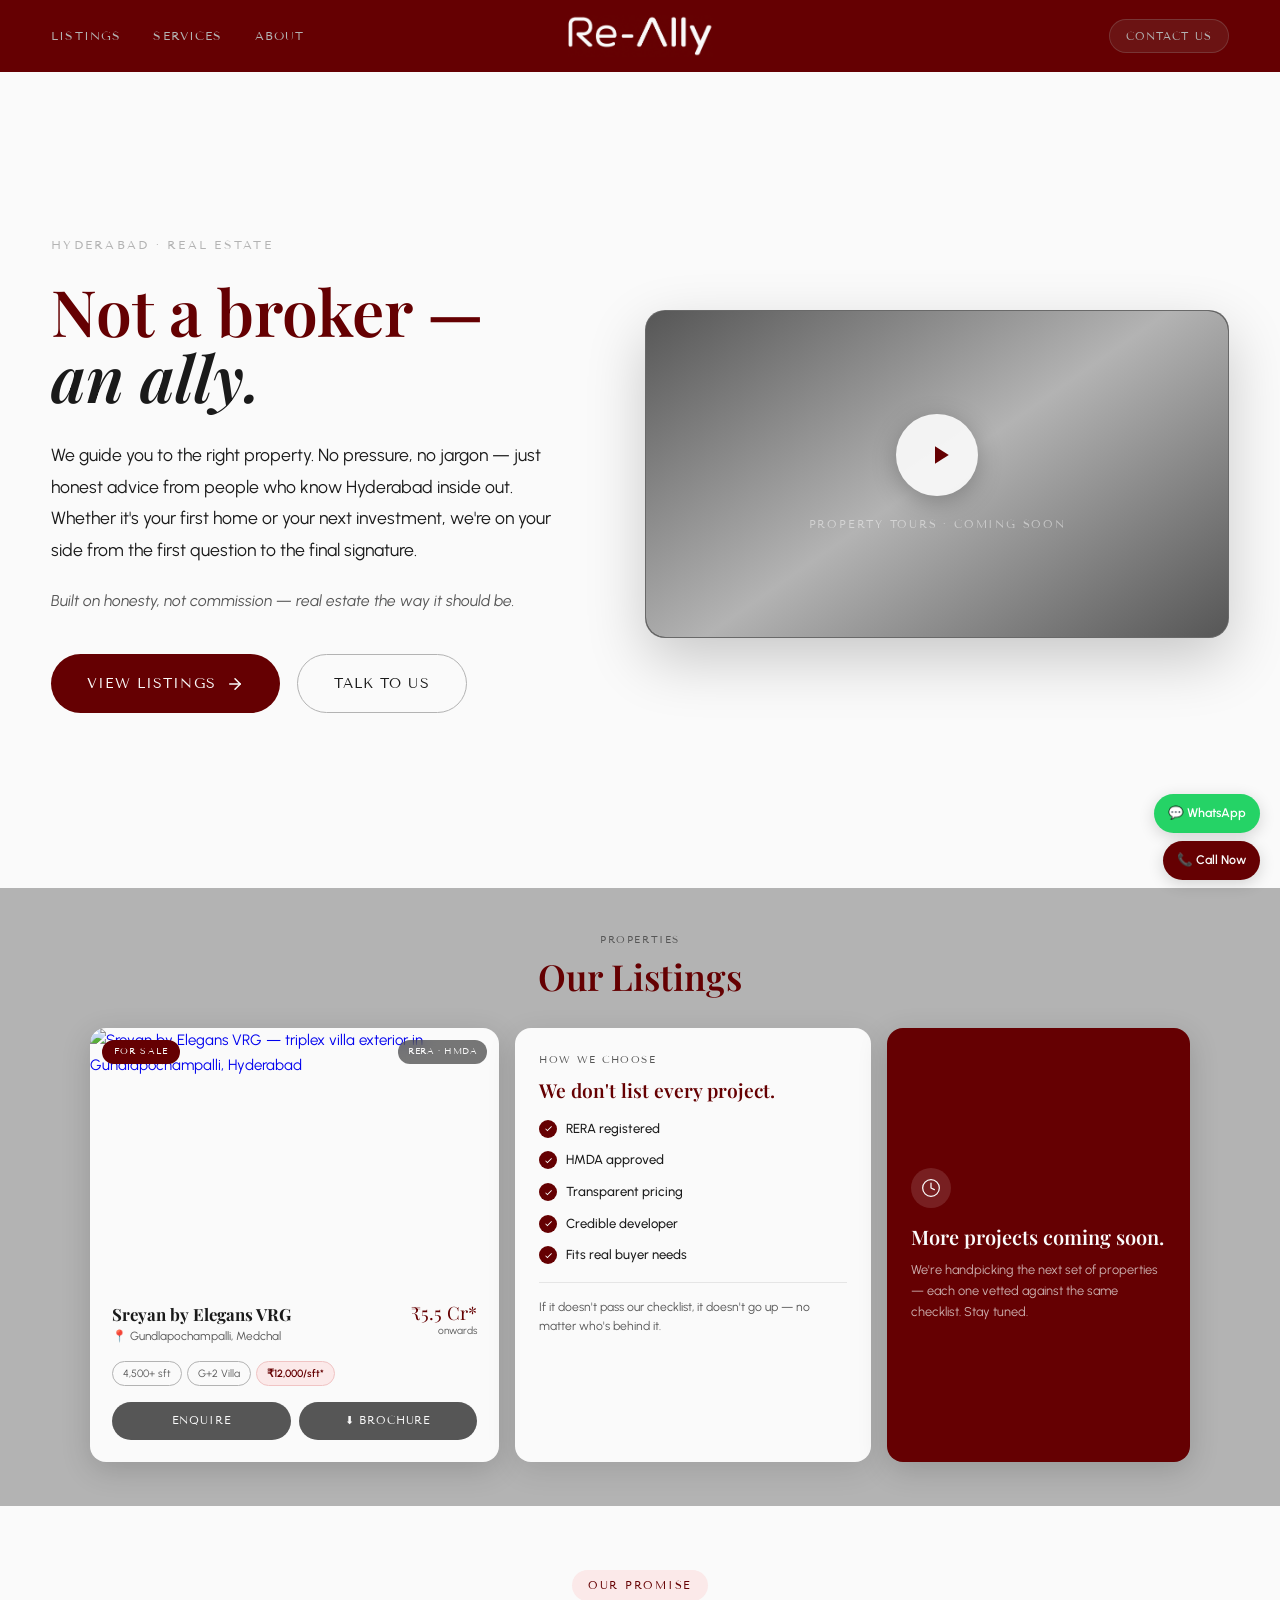
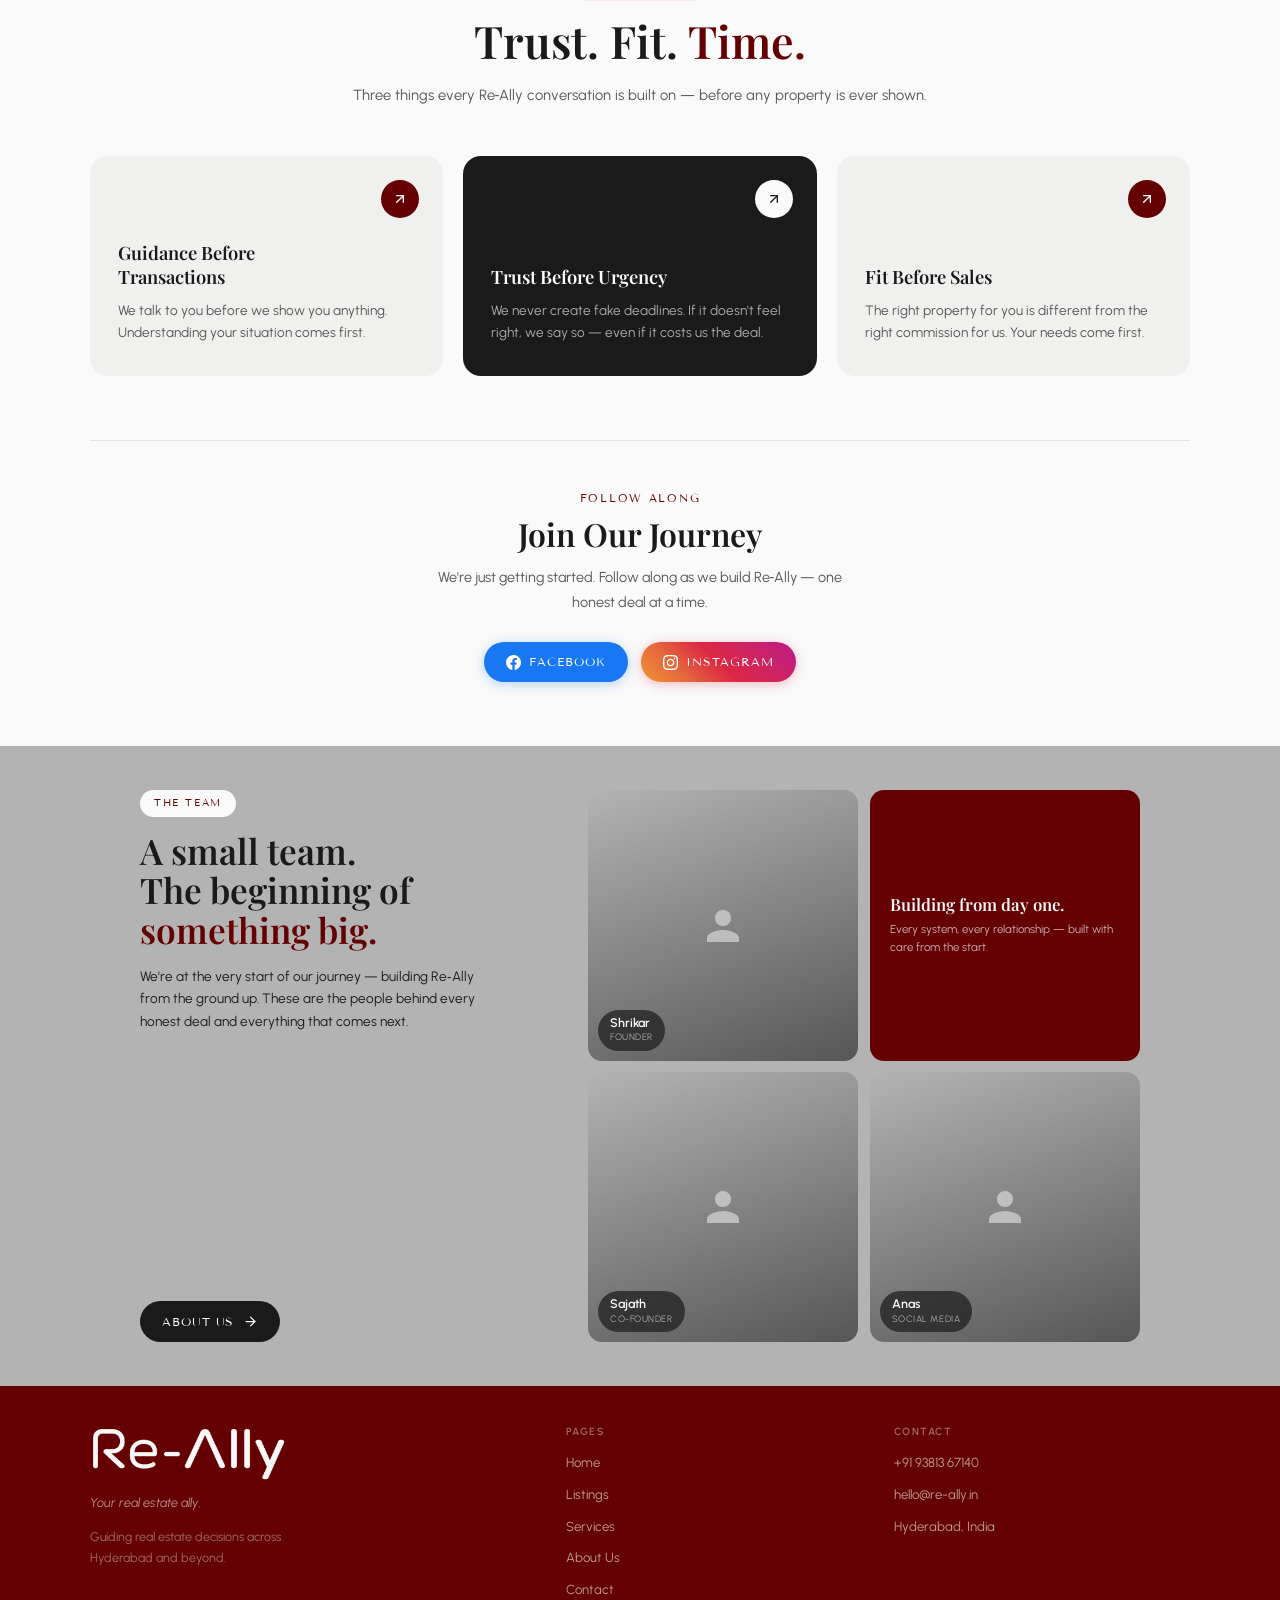
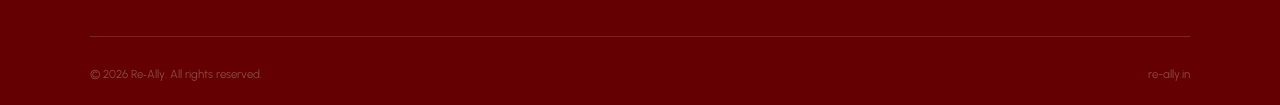
==== index.html @ 8bfef631 "Add files via upload" ====
<!DOCTYPE html>
<html lang="en">
<head>
  <meta charset="UTF-8" />
  <meta name="viewport" content="width=device-width, initial-scale=1.0" />
  <title>Re‑Ally — Your Real Estate Ally | Hyderabad</title>
  <link rel="preconnect" href="https://fonts.googleapis.com" />
  <link rel="preconnect" href="https://fonts.gstatic.com" crossorigin />
  <link href="https://fonts.googleapis.com/css2?family=Playfair+Display:ital,wght@0,400;0,500;1,400&family=Tenor+Sans&family=Michroma&display=swap" rel="stylesheet" />
  <link rel="icon" type="image/png" sizes="32x32" href="logo.png" />
  <link rel="icon" type="image/png" sizes="16x16" href="logo.png" />
  <link rel="apple-touch-icon" sizes="180x180" href="logo.png" />
  <meta name="theme-color" content="#650002" />
  <link rel="stylesheet" href="css/style.css" />
  <style>
    /* ── PAGE SPECIFIC ── */
    .page-wrap { padding-top: 60px; }

    /* HERO — Vanilla */
    .hero { background: #fafafa; padding: 0 4%; }
    .hero-text { padding: 3.5vh 0 2vh; }
    .hero-text h1 { font-size: clamp(1.8rem, 3.2vw, 3.2rem); color: #650002; margin-bottom: 0.6rem; }
    .hero-text p { font-size: 0.88rem; color: #0A0A0A; max-width: 480px; line-height: 1.72; }
    .hero-video {
      width: 100%; aspect-ratio: 16/9;
      background: var(--mocha);
      position: relative; overflow: hidden;
      border-radius: 30px;
      margin-bottom: 0;
    }
    .hero-video video { width:100%; height:100%; object-fit:cover; display:block; }
    .hero-video-placeholder {
      position: absolute; inset:0;
      display: flex; flex-direction: column; align-items: center; justify-content: center;
      background: linear-gradient(145deg, var(--mocha), var(--stone));
    }
    .play-btn {
      width: 60px; height: 60px;
      background: rgba(250,250,250,0.15);
      border: 1px solid rgba(250,250,250,0.3);
      border-radius: 30px;
      display: flex; align-items: center; justify-content: center;
      cursor: pointer; margin-bottom: 1rem;
    }
    .play-btn svg { fill: var(--vanilla); width: 20px; height: 20px; margin-left: 3px; }
    .hero-video-label { font-family:'Tenor Sans',sans-serif; font-size:0.68rem; letter-spacing:0.14em; text-transform:uppercase; color:var(--mellow); }

    /* OUR LISTINGS — Espresso (dark) */
    .listings-sec { background: #b3b3b3; padding: 40px 4%; }
    .listings-inner { max-width: 1100px; margin: 0 auto; }
    .listings-sec .label { color: var(--mellow); }
    .listings-sec h2 { color: var(--vanilla); font-size: clamp(1.3rem,2vw,1.9rem); margin-bottom: 2rem; }
    .listing-card { background: #fafafa; border-radius: 30px; overflow: hidden; }
    .listing-card-img { position:relative; aspect-ratio:16/9; overflow:hidden; background: var(--stone); }
    .listing-card-img img { width:100%; height:100%; object-fit:cover; display:block; }
    .listing-badge { position:absolute; top:14px; left:14px; background:var(--vanilla); color:var(--mocha); font-family:'Tenor Sans',sans-serif; font-size:0.6rem; letter-spacing:0.14em; text-transform:uppercase; padding:4px 12px; border-radius:30px; }
    .listing-rera { position:absolute; top:14px; right:14px; background:rgba(26,26,26,0.6); color:var(--mellow); font-family:'Tenor Sans',sans-serif; font-size:0.6rem; letter-spacing:0.1em; padding:4px 10px; border-radius:30px; }
    .listing-card-body { padding: 1.5rem; }
    .listing-price { font-family:'Playfair Display',Georgia,serif; font-size:1.5rem; color:#650002; margin-bottom:4px; }
    .listing-name { font-family:'Michroma',monospace; font-size:0.78rem; color:#565656; letter-spacing:0.08em; margin-bottom:4px; }
    .listing-loc { font-family:'Tenor Sans',sans-serif; font-size:0.75rem; color:#b3b3b3; margin-bottom:1rem; }
    .listing-chips { display:flex; flex-wrap:wrap; gap:5px; margin-bottom:1rem; }
    .chip { background:rgba(86,86,86,0.1); border:1px solid rgba(179,179,179,0.3); color:#565656; font-family:'Tenor Sans',sans-serif; font-size:0.65rem; letter-spacing:0.06em; padding:3px 10px; border-radius:30px; }
    .chip-accent { background:rgba(250,250,250,0.15); border-color:var(--mellow); color:var(--vanilla); }
    .listing-btns { display:grid; grid-template-columns:1.2fr 1fr 0.8fr; gap:6px; margin-top:1rem; }
    .listing-btns a { text-align:center; padding:9px 6px; font-family:'Tenor Sans',sans-serif; font-size:0.65rem; letter-spacing:0.1em; text-transform:uppercase; text-decoration:none; border-radius:30px; }
    .listing-btn-enq { background:#650002; color:#fafafa; }
    .listing-btn-brochure { background:transparent; color:#565656; border:1px solid #b3b3b3; }
    .listing-btn-more { background:transparent; color:#650002; border:1px solid #650002; }
    .listing-disclaimer { font-family:'Tenor Sans',sans-serif; font-size:0.62rem; color:var(--stone); margin-top:0.6rem; }

    /* How we choose — right col on desktop */
    .listings-grid { display:grid; grid-template-columns:1fr 1fr; gap:3rem; align-items:start; }
    .how-we-choose h3 { font-family:'Playfair Display',Georgia,serif; font-size:clamp(1.2rem,2vw,1.8rem); color:#fafafa; line-height:1.2; margin-bottom:0.75rem; }
    .how-we-choose p { font-size:0.84rem; color:#b3b3b3; line-height:1.72; margin-bottom:1.5rem; }
    .checklist { display:flex; flex-direction:column; }
    .check-item { display:flex; align-items:flex-start; gap:12px; padding:0.8rem 0; border-bottom:1px solid rgba(250,250,250,0.07); }
    .check-item:last-child { border-bottom:none; }
    .check-icon { width:18px; height:18px; border:1px solid #b3b3b3; display:flex; align-items:center; justify-content:center; flex-shrink:0; margin-top:1px; }
    .check-icon svg { width:9px; height:9px; fill:#fafafa; }
    .check-title { font-family:'Tenor Sans',sans-serif; font-size:0.85rem; color:#fafafa; margin-bottom:1px; }
    .check-desc { font-family:'Tenor Sans',sans-serif; font-size:0.75rem; color:#b3b3b3; }

    /* OUR PROMISE — Vanilla (light) */
    .promise-sec { background: #565656; padding: 56px 4%; }
    .promise-inner { max-width:1100px; margin:0 auto; }
    .promise-header { text-align:center; max-width:560px; margin:0 auto 2.5rem; }
    .promise-header h2 { font-size:clamp(1.3rem,2vw,1.9rem); color:#650002; margin-bottom:0.5rem; }
    .promise-header p { font-size:0.84rem; color:#0A0A0A; }
    .promise-grid { display:grid; grid-template-columns:repeat(3,1fr); gap:1px; background:rgba(179,179,179,0.3); border-radius:16px; overflow:hidden; }
    .promise-card { background:#fafafa; padding:1.75rem; }
    .promise-num { font-family:'Playfair Display',Georgia,serif; font-size:2.2rem; color:#b3b3b3; line-height:1; margin-bottom:0.75rem; opacity:0.5; }
    .promise-card h3 { font-size:0.95rem; color:#650002; margin-bottom:0.5rem; font-family:'Playfair Display',Georgia,serif; font-weight:400; }
    .promise-card p { font-size:0.8rem; color:#0A0A0A; line-height:1.7; font-family:'Tenor Sans',sans-serif; }

    /* JOIN OUR JOURNEY — Espresso */
    .journey-sec { background: #b3b3b3; padding: 48px 4%; text-align:center; }
    .journey-inner { max-width:600px; margin:0 auto; }
    .journey-sec h2 { color:#0A0A0A; font-size:clamp(1.2rem,1.8vw,1.7rem); margin-bottom:0.5rem; }
    .journey-sec p { font-size:0.84rem; color:#565656; margin-bottom:1.5rem; font-family:'Tenor Sans',sans-serif; }
    .journey-btns { display:flex; gap:0.75rem; justify-content:center; flex-wrap:wrap; }
    .journey-btns a { font-family:'Tenor Sans',sans-serif; font-size:0.72rem; letter-spacing:0.1em; text-transform:uppercase; padding:10px 20px; text-decoration:none; border-radius:30px; display:flex; align-items:center; gap:8px; }
    .journey-fb { background:#1877F2; color:#fff; }
    .journey-ig { background:linear-gradient(45deg,#f09433,#e6683c,#dc2743,#cc2366,#bc1888); color:#fff; }

    /* OUR PEOPLE — Vanilla */
    .people-sec { background: #565656; padding: 56px 4%; }
    .people-inner { max-width:1100px; margin:0 auto; }
    .people-header { text-align:center; max-width:480px; margin:0 auto 2.5rem; }
    .people-header h2 { font-size:clamp(1.2rem,1.8vw,1.7rem); color:#fafafa; margin-bottom:0.5rem; }
    .people-header p { font-size:0.82rem; color:#b3b3b3; font-family:'Tenor Sans',sans-serif; line-height:1.7; }
    .people-row { display:flex; gap:2rem; justify-content:center; flex-wrap:wrap; }
    .person-card { text-align:center; width:160px; }
    .person-photo { width:110px; height:110px; background:#b3b3b3; margin:0 auto 0.75rem; display:flex; align-items:center; justify-content:center; border-radius:50%; overflow:hidden; border:3px solid rgba(250,250,250,0.2); }
    .person-photo svg { width:36px; height:36px; fill:#fafafa; opacity:0.5; }
    .person-name { font-family:'Playfair Display',Georgia,serif; font-size:0.95rem; color:#fafafa; margin-bottom:2px; }
    .person-role { font-family:'Tenor Sans',sans-serif; font-size:0.62rem; letter-spacing:0.14em; text-transform:uppercase; color:#b3b3b3; }

    @media(max-width:768px) {
      .listings-grid { grid-template-columns:1fr; }
      #howWeChooseHome { display:none; }
      .promise-grid { grid-template-columns:1fr; gap:1px; }
      .listings-sec { padding:28px 4% !important; }
      .listings-sec h2 { font-size:1.1rem !important; margin-bottom:1rem !important; }
      .listing-card { max-width:100% !important; }
      .listing-card-img { aspect-ratio:16/9 !important; }
      .listing-card-body { padding:0.85rem 1rem 1rem !important; }

      .promise-sec { padding:40px 4%; }
      .journey-sec { padding:36px 4%; }
      .people-sec { padding:40px 4%; }
      .people-row { flex-wrap:nowrap; overflow-x:auto; justify-content:flex-start; padding-bottom:0.75rem; }
      .person-card { min-width:120px; flex-shrink:0; }
      .hero-text h1 { font-size:1.7rem; }
      section[style*="min-height:100vh"] { min-height:auto !important; display:block !important; }
      #heroVideoBox { aspect-ratio:16/9 !important; }
    }
  </style>
</head>
<body>

  <!-- NAV -->
  <nav>
    <button onclick="toggleMenu()" id="hamburgerBtn" style="background:none;border:none;cursor:pointer;padding:6px;display:none;flex-direction:column;gap:5px;align-items:center;justify-content:center;flex-shrink:0;" aria-label="Menu">
      <span style="display:block;width:22px;height:2px;background:#b3b3b3;border-radius:30px;"></span>
      <span style="display:block;width:22px;height:2px;background:#b3b3b3;border-radius:30px;"></span>
      <span style="display:block;width:22px;height:2px;background:#b3b3b3;border-radius:30px;"></span>
    </button>
    <div id="desktopLinks" style="display:flex;gap:2rem;align-items:center;">
      <a href="listings.html" class="nav-link">Listings</a>
      <a href="services.html" class="nav-link">Services</a>
      <a href="about.html" class="nav-link">About</a>
    </div>
    <a href="index.html" class="nav-logo" style="position:absolute;left:50%;transform:translateX(-50%);"><img src="logo.png" alt="Re-Ally" style="height:42px;display:block;" /></a>
    <a href="contact.html" class="nav-cta" style="color:#b3b3b3;background:rgba(179,179,179,0.15);border:1px solid rgba(179,179,179,0.3);">Contact Us</a>
  </nav>

  <!-- MOBILE DRAWER -->
  <div id="mobileDrawer" style="display:none;position:fixed;top:72px;left:0;right:0;bottom:0;background:var(--mocha);z-index:999;flex-direction:column;padding:2rem 6%;overflow-y:auto;">
    <a href="index.html" style="color:var(--vanilla);text-decoration:none;font-family:'Playfair Display',Georgia,serif;font-size:1.4rem;padding:1rem 0;border-bottom:1px solid rgba(250,250,250,0.08);display:block;">Home</a>
    <a href="listings.html" style="color:var(--vanilla);text-decoration:none;font-family:'Playfair Display',Georgia,serif;font-size:1.4rem;padding:1rem 0;border-bottom:1px solid rgba(250,250,250,0.08);display:block;">Listings</a>
    <a href="sreyan.html" style="text-decoration:none;font-family:'Tenor Sans',sans-serif;font-size:1rem;padding:0.65rem 0 0.65rem 1.5rem;border-bottom:1px solid rgba(250,250,250,0.05);display:block;color:var(--stone);">↳ Sreyan by Elegans VRG</a>
    <a href="services.html" style="color:var(--vanilla);text-decoration:none;font-family:'Playfair Display',Georgia,serif;font-size:1.4rem;padding:1rem 0;border-bottom:1px solid rgba(250,250,250,0.08);display:block;">Services</a>
    <a href="about.html" style="color:var(--vanilla);text-decoration:none;font-family:'Playfair Display',Georgia,serif;font-size:1.4rem;padding:1rem 0;border-bottom:1px solid rgba(250,250,250,0.08);display:block;">About Us</a>
    <a href="contact.html" class="btn-primary" style="margin-top:2rem;display:inline-block;">Contact Us</a>
  </div>

  <div class="page-wrap">

    <!-- HERO — split: text left, video right -->
    <section class="hero" style="background:#fafafa;padding:5rem 4%;display:flex;align-items:center;min-height:calc(100vh - 72px);">
      <div class="hero-split" style="display:grid;grid-template-columns:1fr 1.1fr;gap:4rem;align-items:center;width:100%;max-width:1280px;margin:0 auto;">

        <!-- LEFT: Text -->
        <div class="hero-text-col">
          <span style="color:#b3b3b3;font-size:0.78rem;letter-spacing:0.18em;text-transform:uppercase;font-family:'Tenor Sans',sans-serif;display:block;margin-bottom:1.4rem;">Hyderabad · Real Estate</span>
          <h1 style="color:#650002;font-family:'Playfair Display',Georgia,serif;font-size:clamp(2.8rem,5vw,4.6rem);line-height:1.04;margin:0 0 1.75rem;font-weight:600;">Not a broker —<br><em style="color:#1a1a1a;font-style:italic;">an ally.</em></h1>
          <p style="color:#1a1a1a;font-size:1.1rem;line-height:1.8;margin:0 0 1.4rem;max-width:520px;">We guide you to the right property. No pressure, no jargon — just honest advice from people who know Hyderabad inside out. Whether it's your first home or your next investment, we're on your side from the first question to the final signature.</p>
          <p style="color:#565656;font-size:0.98rem;line-height:1.65;margin:0 0 2.5rem;font-style:italic;max-width:480px;">Built on honesty, not commission — real estate the way it should be.</p>
          <div style="display:flex;gap:1.1rem;flex-wrap:wrap;">
            <a href="listings.html" class="hero-btn-primary" style="display:inline-flex;align-items:center;gap:10px;background:#650002;color:#fafafa;padding:17px 36px;border-radius:30px;text-decoration:none;font-family:'Tenor Sans',sans-serif;font-size:0.88rem;letter-spacing:0.08em;text-transform:uppercase;transition:transform 0.25s,box-shadow 0.25s;">
              View Listings
              <svg viewBox="0 0 24 24" style="width:18px;height:18px;fill:none;stroke:#fafafa;stroke-width:2;stroke-linecap:round;stroke-linejoin:round;"><line x1="5" y1="12" x2="19" y2="12"/><polyline points="12 5 19 12 12 19"/></svg>
            </a>
            <a href="contact.html" class="hero-btn-secondary" style="display:inline-flex;align-items:center;background:transparent;color:#1a1a1a;padding:17px 36px;border-radius:30px;text-decoration:none;font-family:'Tenor Sans',sans-serif;font-size:0.88rem;letter-spacing:0.08em;text-transform:uppercase;border:1.5px solid #b3b3b3;transition:all 0.25s;">
              Talk to Us
            </a>
          </div>
        </div>

        <!-- RIGHT: Video 16:9 -->
        <div id="heroVideoBox" class="hero-video-col" style="aspect-ratio:16/9;background:#565656;border-radius:20px;border:1px solid rgba(179,179,179,0.2);position:relative;overflow:hidden;box-shadow:0 22px 60px rgba(0,0,0,0.2);">
          <video muted playsinline loop style="width:100%;height:100%;object-fit:cover;display:block;"></video>
          <div class="hero-video-placeholder" style="position:absolute;inset:0;display:flex;flex-direction:column;align-items:center;justify-content:center;background:linear-gradient(145deg,#565656,#b3b3b3,#565656);border-radius:20px;">
            <div style="width:82px;height:82px;background:rgba(250,250,250,0.92);border-radius:50%;display:flex;align-items:center;justify-content:center;box-shadow:0 6px 24px rgba(0,0,0,0.25);margin-bottom:1.2rem;">
              <svg viewBox="0 0 24 24" style="width:30px;height:30px;fill:#650002;margin-left:5px;"><path d="M8 5v14l11-7z"/></svg>
            </div>
            <span style="font-family:'Tenor Sans',sans-serif;font-size:0.7rem;letter-spacing:0.16em;text-transform:uppercase;color:rgba(250,250,250,0.5);">Property tours · Coming soon</span>
          </div>
        </div>

      </div>
    </section>

    <!-- OUR LISTINGS — 3 box layout -->
    <div class="listings-sec" style="background:#b3b3b3;padding:44px 4%;">
      <div class="listings-inner" style="max-width:1100px;margin:0 auto;">
        <div style="text-align:center;margin-bottom:2rem;">
          <span style="color:#565656;font-family:'Tenor Sans',sans-serif;font-size:0.62rem;letter-spacing:0.16em;text-transform:uppercase;display:block;margin-bottom:0.5rem;">Properties</span>
          <h2 style="color:#650002;font-size:clamp(1.5rem,2.8vw,2.4rem);margin:0;font-family:'Playfair Display',Georgia,serif;font-weight:600;line-height:1.1;">Our Listings</h2>
        </div>

        <div class="listings-grid" style="display:grid;grid-template-columns:1.15fr 1fr 0.85fr;gap:1rem;align-items:stretch;">

          <!-- BOX 1: Project card (clickable) -->
          <a href="sreyan.html" class="listing-card-link" style="text-decoration:none;display:block;">
            <div class="listing-card" style="background:#fafafa;border-radius:16px;overflow:hidden;box-shadow:0 8px 30px rgba(0,0,0,0.16);transition:transform 0.3s,box-shadow 0.3s;height:100%;display:flex;flex-direction:column;">
              <div class="listing-card-img" style="position:relative;aspect-ratio:16/10;overflow:hidden;">
                <img src="https://images.unsplash.com/photo-1600596542815-ffad4c1539a9?w=600&q=80" alt="Sreyan by Elegans VRG — triplex villa exterior in Gundlapochampalli, Hyderabad" loading="lazy" class="listing-img" style="width:100%;height:100%;object-fit:cover;display:block;transition:transform 0.5s;" />
                <span style="position:absolute;top:12px;left:12px;background:#650002;color:#fafafa;font-family:'Tenor Sans',sans-serif;font-size:0.58rem;letter-spacing:0.12em;text-transform:uppercase;padding:4px 12px;border-radius:30px;">For Sale</span>
                <span style="position:absolute;top:12px;right:12px;background:rgba(10,10,10,0.55);color:#fafafa;font-family:'Tenor Sans',sans-serif;font-size:0.58rem;letter-spacing:0.06em;padding:4px 10px;border-radius:30px;backdrop-filter:blur(6px);">RERA · HMDA</span>
              </div>
              <div style="padding:1.25rem 1.4rem 1.4rem;flex:1;display:flex;flex-direction:column;">
                <div style="display:flex;justify-content:space-between;align-items:flex-start;margin-bottom:0.85rem;">
                  <div>
                    <div style="color:#1a1a1a;font-weight:700;font-size:1.05rem;font-family:'Playfair Display',Georgia,serif;line-height:1.2;">Sreyan by Elegans VRG</div>
                    <div style="color:#565656;font-size:0.74rem;margin-top:3px;">📍 Gundlapochampalli, Medchal</div>
                  </div>
                  <div style="text-align:right;flex-shrink:0;margin-left:0.75rem;">
                    <div style="color:#650002;font-family:'Playfair Display',Georgia,serif;font-size:1.15rem;line-height:1;">₹5.5 Cr*</div>
                    <div style="color:#565656;font-size:0.64rem;">onwards</div>
                  </div>
                </div>
                <div style="display:flex;flex-wrap:wrap;gap:5px;margin-bottom:1rem;">
                  <span style="background:#fafafa;border:1px solid #b3b3b3;border-radius:30px;padding:3px 10px;font-size:0.66rem;color:#565656;">4,500+ sft</span>
                  <span style="background:#fafafa;border:1px solid #b3b3b3;border-radius:30px;padding:3px 10px;font-size:0.66rem;color:#565656;">G+2 Villa</span>
                  <span style="background:#fbe9e9;border:1px solid #f0c4c4;border-radius:30px;padding:3px 10px;font-size:0.66rem;color:#650002;font-weight:600;">₹12,000/sft*</span>
                </div>
                <div style="display:grid;grid-template-columns:1fr 1fr;gap:8px;margin-top:auto;">
                  <span class="lcard-btn" onclick="event.preventDefault();event.stopPropagation();window.location.href='contact.html';" style="background:#565656;color:#fafafa;border-radius:30px;padding:10px 6px;font-family:'Tenor Sans',sans-serif;font-size:0.66rem;letter-spacing:0.08em;text-transform:uppercase;text-align:center;cursor:pointer;transition:all 0.2s;display:block;">Enquire</span>
                  <span class="lcard-btn" onclick="event.preventDefault();event.stopPropagation();window.location.href='Sreyan_Handoff_Brief_v2.pdf';" style="background:#565656;color:#fafafa;border-radius:30px;padding:10px 6px;font-family:'Tenor Sans',sans-serif;font-size:0.66rem;letter-spacing:0.08em;text-transform:uppercase;text-align:center;cursor:pointer;transition:all 0.2s;display:block;">⬇ Brochure</span>
                </div>
              </div>
            </div>
          </a>

          <!-- BOX 2: How We Choose checklist -->
          <div class="prop-box" style="background:#fafafa;border-radius:16px;padding:1.5rem;box-shadow:0 8px 30px rgba(0,0,0,0.1);height:100%;transition:transform 0.3s;">
            <span style="color:#565656;font-family:'Tenor Sans',sans-serif;font-size:0.6rem;letter-spacing:0.14em;text-transform:uppercase;display:block;margin-bottom:0.6rem;">How We Choose</span>
            <h3 style="color:#650002;font-family:'Playfair Display',Georgia,serif;font-size:1.2rem;font-weight:600;line-height:1.25;margin:0 0 1rem;">We don't list every project.</h3>
            <div style="display:flex;flex-direction:column;gap:0.6rem;">
              <div style="display:flex;align-items:center;gap:9px;"><div style="width:18px;height:18px;background:#650002;border-radius:50%;display:flex;align-items:center;justify-content:center;flex-shrink:0;"><svg viewBox="0 0 24 24" style="width:9px;height:9px;fill:#fafafa;"><path d="M9 16.17L4.83 12l-1.42 1.41L9 19 21 7l-1.41-1.41z"/></svg></div><span style="color:#1a1a1a;font-size:0.82rem;font-weight:500;">RERA registered</span></div>
              <div style="display:flex;align-items:center;gap:9px;"><div style="width:18px;height:18px;background:#650002;border-radius:50%;display:flex;align-items:center;justify-content:center;flex-shrink:0;"><svg viewBox="0 0 24 24" style="width:9px;height:9px;fill:#fafafa;"><path d="M9 16.17L4.83 12l-1.42 1.41L9 19 21 7l-1.41-1.41z"/></svg></div><span style="color:#1a1a1a;font-size:0.82rem;font-weight:500;">HMDA approved</span></div>
              <div style="display:flex;align-items:center;gap:9px;"><div style="width:18px;height:18px;background:#650002;border-radius:50%;display:flex;align-items:center;justify-content:center;flex-shrink:0;"><svg viewBox="0 0 24 24" style="width:9px;height:9px;fill:#fafafa;"><path d="M9 16.17L4.83 12l-1.42 1.41L9 19 21 7l-1.41-1.41z"/></svg></div><span style="color:#1a1a1a;font-size:0.82rem;font-weight:500;">Transparent pricing</span></div>
              <div style="display:flex;align-items:center;gap:9px;"><div style="width:18px;height:18px;background:#650002;border-radius:50%;display:flex;align-items:center;justify-content:center;flex-shrink:0;"><svg viewBox="0 0 24 24" style="width:9px;height:9px;fill:#fafafa;"><path d="M9 16.17L4.83 12l-1.42 1.41L9 19 21 7l-1.41-1.41z"/></svg></div><span style="color:#1a1a1a;font-size:0.82rem;font-weight:500;">Credible developer</span></div>
              <div style="display:flex;align-items:center;gap:9px;"><div style="width:18px;height:18px;background:#650002;border-radius:50%;display:flex;align-items:center;justify-content:center;flex-shrink:0;"><svg viewBox="0 0 24 24" style="width:9px;height:9px;fill:#fafafa;"><path d="M9 16.17L4.83 12l-1.42 1.41L9 19 21 7l-1.41-1.41z"/></svg></div><span style="color:#1a1a1a;font-size:0.82rem;font-weight:500;">Fits real buyer needs</span></div>
            </div>
            <p style="color:#565656;font-size:0.76rem;line-height:1.6;margin:1rem 0 0;padding-top:0.85rem;border-top:1px solid #e5e5e5;">If it doesn't pass our checklist, it doesn't go up — no matter who's behind it.</p>
          </div>

          <!-- BOX 3: More coming soon -->
          <div class="prop-box" style="background:#650002;border-radius:16px;padding:1.5rem;box-shadow:0 8px 30px rgba(0,0,0,0.16);height:100%;display:flex;flex-direction:column;justify-content:center;transition:transform 0.3s;">
            <div style="width:40px;height:40px;background:rgba(250,250,250,0.12);border-radius:50%;display:flex;align-items:center;justify-content:center;margin-bottom:1rem;">
              <svg viewBox="0 0 24 24" style="width:20px;height:20px;fill:none;stroke:#fafafa;stroke-width:1.5;stroke-linecap:round;stroke-linejoin:round;"><circle cx="12" cy="12" r="10"/><path d="M12 6v6l4 2"/></svg>
            </div>
            <h3 style="color:#fafafa;font-family:'Playfair Display',Georgia,serif;font-size:1.25rem;font-weight:600;line-height:1.25;margin:0 0 0.6rem;">More projects coming soon.</h3>
            <p style="color:rgba(250,250,250,0.7);font-size:0.8rem;line-height:1.65;margin:0;">We're handpicking the next set of properties — each one vetted against the same checklist. Stay tuned.</p>
          </div>

        </div>
      </div>
    </div>

    <!-- OUR PROMISE + JOIN JOURNEY — merged, cream -->
    <div style="background:#fafafa;padding:64px 4%;">
      <div style="max-width:1100px;margin:0 auto;">

        <!-- Header -->
        <div style="text-align:center;max-width:620px;margin:0 auto 3rem;">
          <span style="color:#650002;font-family:'Tenor Sans',sans-serif;font-size:0.68rem;letter-spacing:0.16em;text-transform:uppercase;display:block;margin-bottom:0.9rem;background:#fbe9e9;padding:6px 16px;border-radius:30px;width:fit-content;margin-left:auto;margin-right:auto;">Our Promise</span>
          <h2 style="color:#1a1a1a;font-family:'Playfair Display',Georgia,serif;font-size:clamp(1.8rem,3.5vw,3rem);font-weight:600;line-height:1.15;margin:0 0 1rem;">Trust. Fit. <span style="color:#650002;">Time.</span></h2>
          <p style="color:#565656;font-size:0.92rem;line-height:1.7;margin:0;">Three things every Re‑Ally conversation is built on — before any property is ever shown.</p>
        </div>

        <!-- 3 Cards -->
        <div class="promise-cards-row" style="display:grid;grid-template-columns:repeat(3,1fr);gap:1.25rem;margin-bottom:4rem;">

          <!-- Card 1 -->
          <div class="promise-card-new" style="background:#f0f0ee;border-radius:18px;padding:2rem 1.75rem;position:relative;transition:transform 0.3s cubic-bezier(0.25,0.46,0.45,0.94),box-shadow 0.3s;min-height:220px;display:flex;flex-direction:column;">
            <div style="position:absolute;top:1.5rem;right:1.5rem;width:38px;height:38px;background:#650002;border-radius:50%;display:flex;align-items:center;justify-content:center;transition:transform 0.3s;">
              <svg viewBox="0 0 24 24" style="width:16px;height:16px;fill:none;stroke:#fafafa;stroke-width:2;stroke-linecap:round;stroke-linejoin:round;"><line x1="7" y1="17" x2="17" y2="7"/><polyline points="7 7 17 7 17 17"/></svg>
            </div>
            <div style="margin-top:auto;">
              <h3 style="color:#1a1a1a;font-family:'Playfair Display',Georgia,serif;font-size:1.15rem;font-weight:600;margin:0 0 0.6rem;line-height:1.3;max-width:80%;">Guidance Before Transactions</h3>
              <p style="color:#565656;font-size:0.85rem;line-height:1.65;margin:0;">We talk to you before we show you anything. Understanding your situation comes first.</p>
            </div>
          </div>

          <!-- Card 2 — dark highlighted -->
          <div class="promise-card-new" style="background:#1a1a1a;border-radius:18px;padding:2rem 1.75rem;position:relative;transition:transform 0.3s cubic-bezier(0.25,0.46,0.45,0.94),box-shadow 0.3s;min-height:220px;display:flex;flex-direction:column;">
            <div style="position:absolute;top:1.5rem;right:1.5rem;width:38px;height:38px;background:#fafafa;border-radius:50%;display:flex;align-items:center;justify-content:center;transition:transform 0.3s;">
              <svg viewBox="0 0 24 24" style="width:16px;height:16px;fill:none;stroke:#1a1a1a;stroke-width:2;stroke-linecap:round;stroke-linejoin:round;"><line x1="7" y1="17" x2="17" y2="7"/><polyline points="7 7 17 7 17 17"/></svg>
            </div>
            <div style="margin-top:auto;">
              <h3 style="color:#fafafa;font-family:'Playfair Display',Georgia,serif;font-size:1.15rem;font-weight:600;margin:0 0 0.6rem;line-height:1.3;max-width:80%;">Trust Before Urgency</h3>
              <p style="color:rgba(250,250,250,0.65);font-size:0.85rem;line-height:1.65;margin:0;">We never create fake deadlines. If it doesn't feel right, we say so — even if it costs us the deal.</p>
            </div>
          </div>

          <!-- Card 3 -->
          <div class="promise-card-new" style="background:#f0f0ee;border-radius:18px;padding:2rem 1.75rem;position:relative;transition:transform 0.3s cubic-bezier(0.25,0.46,0.45,0.94),box-shadow 0.3s;min-height:220px;display:flex;flex-direction:column;">
            <div style="position:absolute;top:1.5rem;right:1.5rem;width:38px;height:38px;background:#650002;border-radius:50%;display:flex;align-items:center;justify-content:center;transition:transform 0.3s;">
              <svg viewBox="0 0 24 24" style="width:16px;height:16px;fill:none;stroke:#fafafa;stroke-width:2;stroke-linecap:round;stroke-linejoin:round;"><line x1="7" y1="17" x2="17" y2="7"/><polyline points="7 7 17 7 17 17"/></svg>
            </div>
            <div style="margin-top:auto;">
              <h3 style="color:#1a1a1a;font-family:'Playfair Display',Georgia,serif;font-size:1.15rem;font-weight:600;margin:0 0 0.6rem;line-height:1.3;max-width:80%;">Fit Before Sales</h3>
              <p style="color:#565656;font-size:0.85rem;line-height:1.65;margin:0;">The right property for you is different from the right commission for us. Your needs come first.</p>
            </div>
          </div>

        </div>

        <!-- Join Our Journey -->
        <div style="text-align:center;border-top:1px solid #e5e5e5;padding-top:3rem;">
          <span style="color:#650002;font-family:'Tenor Sans',sans-serif;font-size:0.68rem;letter-spacing:0.16em;text-transform:uppercase;display:block;margin-bottom:0.6rem;">Follow Along</span>
          <h2 style="color:#1a1a1a;font-family:'Playfair Display',Georgia,serif;font-size:clamp(1.4rem,2.5vw,2rem);font-weight:600;margin:0 0 0.75rem;">Join Our Journey</h2>
          <p style="color:#565656;font-size:0.9rem;line-height:1.7;margin:0 auto 1.75rem;max-width:440px;">We're just getting started. Follow along as we build Re‑Ally — one honest deal at a time.</p>
          <div style="display:flex;gap:0.85rem;justify-content:center;align-items:center;flex-wrap:wrap;">
            <a href="https://www.facebook.com/profile.php?id=61590922065817" target="_blank" class="social-pill" style="display:flex;align-items:center;gap:8px;background:#1877F2;color:#fff;padding:10px 22px;border-radius:30px;text-decoration:none;font-family:'Tenor Sans',sans-serif;font-size:0.75rem;letter-spacing:0.08em;text-transform:uppercase;box-shadow:0 2px 12px rgba(24,119,242,0.3);transition:transform 0.25s,box-shadow 0.25s;">
              <svg viewBox="0 0 24 24" style="width:15px;height:15px;fill:#fff;"><path d="M24 12.073C24 5.405 18.627 0 12 0S0 5.405 0 12.073C0 18.1 4.388 23.094 10.125 24v-8.437H7.078v-3.49h3.047V9.41c0-3.025 1.792-4.697 4.533-4.697 1.312 0 2.686.236 2.686.236v2.97h-1.513c-1.491 0-1.956.93-1.956 1.886v2.268h3.328l-.532 3.49h-2.796V24C19.612 23.094 24 18.1 24 12.073z"/></svg>
              Facebook
            </a>
            <a href="https://www.instagram.com/re_ally.in" target="_blank" class="social-pill" style="display:flex;align-items:center;gap:8px;background:linear-gradient(45deg,#f09433,#e6683c,#dc2743,#cc2366,#bc1888);color:#fff;padding:10px 22px;border-radius:30px;text-decoration:none;font-family:'Tenor Sans',sans-serif;font-size:0.75rem;letter-spacing:0.08em;text-transform:uppercase;box-shadow:0 2px 12px rgba(220,39,67,0.3);transition:transform 0.25s,box-shadow 0.25s;">
              <svg viewBox="0 0 24 24" style="width:15px;height:15px;fill:#fff;"><path d="M12 2.163c3.204 0 3.584.012 4.85.07 3.252.148 4.771 1.691 4.919 4.919.058 1.265.069 1.645.069 4.849 0 3.205-.012 3.584-.069 4.849-.149 3.225-1.664 4.771-4.919 4.919-1.266.058-1.644.07-4.85.07-3.204 0-3.584-.012-4.849-.07-3.26-.149-4.771-1.699-4.919-4.92-.058-1.265-.07-1.644-.07-4.849 0-3.204.013-3.583.07-4.849.149-3.227 1.664-4.771 4.919-4.919 1.266-.057 1.645-.069 4.849-.069zm0-2.163c-3.259 0-3.667.014-4.947.072-4.358.2-6.78 2.618-6.98 6.98-.059 1.281-.073 1.689-.073 4.948 0 3.259.014 3.668.072 4.948.2 4.358 2.618 6.78 6.98 6.98 1.281.058 1.689.072 4.948.072 3.259 0 3.668-.014 4.948-.072 4.354-.2 6.782-2.618 6.979-6.98.059-1.28.073-1.689.073-4.948 0-3.259-.014-3.667-.072-4.947-.196-4.354-2.617-6.78-6.979-6.98-1.281-.059-1.69-.073-4.949-.073zm0 5.838c-3.403 0-6.162 2.759-6.162 6.162s2.759 6.163 6.162 6.163 6.162-2.759 6.162-6.163c0-3.403-2.759-6.162-6.162-6.162zm0 10.162c-2.209 0-4-1.79-4-4 0-2.209 1.791-4 4-4s4 1.791 4 4c0 2.21-1.791 4-4 4zm6.406-11.845c-.796 0-1.441.645-1.441 1.44s.645 1.44 1.441 1.44c.795 0 1.439-.645 1.439-1.44s-.644-1.44-1.439-1.44z"/></svg>
              Instagram
            </a>
          </div>
        </div>

      </div>
    </div>

    <!-- THE TEAM — Bento Grid, Flint Grey -->
    <div style="background:#b3b3b3;padding:44px 4%;">
      <div style="max-width:1000px;margin:0 auto;">
        <div class="team-bento" style="display:grid;grid-template-columns:0.85fr 1.15fr;gap:2.5rem;align-items:stretch;">

          <!-- LEFT: Title top, button bottom -->
          <div style="display:flex;flex-direction:column;justify-content:space-between;">
            <div>
              <span style="color:#650002;font-family:'Tenor Sans',sans-serif;font-size:0.62rem;letter-spacing:0.16em;text-transform:uppercase;display:block;margin-bottom:0.85rem;background:#fafafa;padding:5px 14px;border-radius:30px;width:fit-content;">The Team</span>
              <h2 style="color:#1a1a1a;font-family:'Playfair Display',Georgia,serif;font-size:clamp(1.5rem,2.8vw,2.2rem);font-weight:600;line-height:1.12;margin:0 0 1rem;">A small team.<br>The beginning of <span style="color:#650002;">something big.</span></h2>
              <p style="color:#1a1a1a;font-size:0.85rem;line-height:1.65;margin:0;max-width:340px;">We're at the very start of our journey — building Re‑Ally from the ground up. These are the people behind every honest deal and everything that comes next.</p>
            </div>
            <a href="about.html" class="team-about-btn" style="display:inline-flex;align-items:center;gap:9px;background:#1a1a1a;color:#fafafa;padding:11px 22px;border-radius:30px;text-decoration:none;font-family:'Tenor Sans',sans-serif;font-size:0.72rem;letter-spacing:0.08em;text-transform:uppercase;transition:transform 0.25s,box-shadow 0.25s;width:fit-content;margin-top:1.75rem;">
              About Us
              <svg viewBox="0 0 24 24" style="width:15px;height:15px;fill:none;stroke:#fafafa;stroke-width:2;stroke-linecap:round;stroke-linejoin:round;"><line x1="5" y1="12" x2="19" y2="12"/><polyline points="12 5 19 12 12 19"/></svg>
            </a>
          </div>

          <!-- RIGHT: Bento grid -->
          <div class="bento-grid" style="display:grid;grid-template-columns:1fr 1fr;gap:0.7rem;">

            <!-- Shrikar -->
            <div class="bento-card" style="position:relative;border-radius:14px;overflow:hidden;aspect-ratio:1/1;background:linear-gradient(160deg,#b3b3b3,#565656);transition:transform 0.3s;">
              <div style="width:100%;height:100%;display:flex;align-items:center;justify-content:center;">
                <svg viewBox="0 0 24 24" style="width:40px;height:40px;fill:rgba(250,250,250,0.5);"><path d="M12 12c2.7 0 4.8-2.1 4.8-4.8S14.7 2.4 12 2.4 7.2 4.5 7.2 7.2 9.3 12 12 12zm0 2.4c-3.2 0-9.6 1.6-9.6 4.8v2.4h19.2v-2.4c0-3.2-6.4-4.8-9.6-4.8z"/></svg>
              </div>
              <div style="position:absolute;bottom:10px;left:10px;background:rgba(26,26,26,0.7);backdrop-filter:blur(8px);padding:6px 12px;border-radius:30px;">
                <div style="color:#fafafa;font-weight:600;font-size:0.78rem;line-height:1.1;">Shrikar</div>
                <div style="color:rgba(250,250,250,0.6);font-size:0.58rem;letter-spacing:0.06em;text-transform:uppercase;">Founder</div>
              </div>
            </div>

            <!-- Red text card -->
            <div class="bento-card" style="border-radius:14px;background:#650002;padding:1.25rem;display:flex;flex-direction:column;justify-content:center;aspect-ratio:1/1;transition:transform 0.3s;">
              <div style="font-family:'Playfair Display',Georgia,serif;color:#fafafa;font-size:1.05rem;font-weight:600;line-height:1.25;margin-bottom:0.4rem;">Building from day one.</div>
              <p style="color:rgba(250,250,250,0.7);font-size:0.72rem;line-height:1.55;margin:0;">Every system, every relationship — built with care from the start.</p>
            </div>

            <!-- Sajath -->
            <div class="bento-card" style="position:relative;border-radius:14px;overflow:hidden;aspect-ratio:1/1;background:linear-gradient(160deg,#b3b3b3,#565656);transition:transform 0.3s;">
              <div style="width:100%;height:100%;display:flex;align-items:center;justify-content:center;">
                <svg viewBox="0 0 24 24" style="width:40px;height:40px;fill:rgba(250,250,250,0.5);"><path d="M12 12c2.7 0 4.8-2.1 4.8-4.8S14.7 2.4 12 2.4 7.2 4.5 7.2 7.2 9.3 12 12 12zm0 2.4c-3.2 0-9.6 1.6-9.6 4.8v2.4h19.2v-2.4c0-3.2-6.4-4.8-9.6-4.8z"/></svg>
              </div>
              <div style="position:absolute;bottom:10px;left:10px;background:rgba(26,26,26,0.7);backdrop-filter:blur(8px);padding:6px 12px;border-radius:30px;">
                <div style="color:#fafafa;font-weight:600;font-size:0.78rem;line-height:1.1;">Sajath</div>
                <div style="color:rgba(250,250,250,0.6);font-size:0.58rem;letter-spacing:0.06em;text-transform:uppercase;">Co-Founder</div>
              </div>
            </div>

            <!-- Anas -->
            <div class="bento-card" style="position:relative;border-radius:14px;overflow:hidden;aspect-ratio:1/1;background:linear-gradient(160deg,#b3b3b3,#565656);transition:transform 0.3s;">
              <div style="width:100%;height:100%;display:flex;align-items:center;justify-content:center;">
                <svg viewBox="0 0 24 24" style="width:40px;height:40px;fill:rgba(250,250,250,0.5);"><path d="M12 12c2.7 0 4.8-2.1 4.8-4.8S14.7 2.4 12 2.4 7.2 4.5 7.2 7.2 9.3 12 12 12zm0 2.4c-3.2 0-9.6 1.6-9.6 4.8v2.4h19.2v-2.4c0-3.2-6.4-4.8-9.6-4.8z"/></svg>
              </div>
              <div style="position:absolute;bottom:10px;left:10px;background:rgba(26,26,26,0.7);backdrop-filter:blur(8px);padding:6px 12px;border-radius:30px;">
                <div style="color:#fafafa;font-weight:600;font-size:0.78rem;line-height:1.1;">Anas</div>
                <div style="color:rgba(250,250,250,0.6);font-size:0.58rem;letter-spacing:0.06em;text-transform:uppercase;">Social Media</div>
              </div>
            </div>

          </div>

        </div>
      </div>
    </div>

  </div><!-- end page-wrap -->

  <footer>
    <div class="footer-grid">
      <div>
        <img src="logo.png" alt="Re-Ally" style="height:56px;display:block;margin-bottom:10px;" />
        <div class="f-tag">Your real estate ally.</div>
        <p class="f-desc">Guiding real estate decisions across Hyderabad and beyond.</p>
      </div>
      <div class="f-col"><h4>Pages</h4><ul><li><a href="index.html">Home</a></li><li><a href="listings.html">Listings</a></li><li><a href="services.html">Services</a></li><li><a href="about.html">About Us</a></li><li><a href="contact.html">Contact</a></li></ul></div>
      <div class="f-col"><h4>Contact</h4><ul><li><a href="tel:+919381367140">+91 93813 67140</a></li><li><a href="mailto:hello@re-ally.in">hello@re-ally.in</a></li><li><a href="https://maps.google.com/?q=Hyderabad,Telangana,India" target="_blank" rel="noopener">Hyderabad, India</a></li></ul></div>
    </div>
    <div class="footer-bot"><span>© 2026 Re‑Ally. All rights reserved.</span><span>re-ally.in</span></div>
  </footer>

  <div class="float-cta">
    <a href="https://wa.me/919381367140?text=Hi%2C%20I'm%20interested%20in%20a%20property." class="float-btn float-wa" target="_blank">💬 WhatsApp</a>
    <a href="tel:+919381367140" class="float-btn float-call">📞 Call Now</a>
  </div>

  <script>
    function toggleMenu(){var d=document.getElementById('mobileDrawer');d.style.display=d.style.display==='flex'?'none':'flex';document.body.style.overflow=d.style.display==='flex'?'hidden':'';}
    document.addEventListener('DOMContentLoaded',function(){
      document.querySelectorAll('#mobileDrawer a').forEach(function(l){l.addEventListener('click',function(){document.getElementById('mobileDrawer').style.display='none';document.body.style.overflow='';});});
      if(window.innerWidth<=768){
        var hw=document.getElementById('howWeChooseHome');
        if(hw)hw.style.display='none';
        var tr=document.getElementById('teamRow');
        if(tr){tr.style.flexWrap='nowrap';tr.style.overflowX='auto';tr.style.justifyContent='flex-start';}
      }
    });
  </script>
</body>
</html>
---- css/style.css ----
/* ═══════════════════════════════════════
   RE-ALLY — BRAND GUIDE v3.0
   Color update only — layout unchanged
   ═══════════════════════════════════════ */
@import url('https://fonts.googleapis.com/css2?family=Urbanist:wght@300;400;500;600;700&display=swap');

:root {
  /* v3.0 palette */
  --bordeaux:   #650002;   /* logo, titles, nav, accents, buttons */
  --bordeaux-dk:#3d0001;   /* hover states */
  --midnight:   #0A0A0A;   /* body text, icons */
  --ivory:      #fafafa;   /* light backgrounds ~10% */
  --flint:      #b3b3b3;   /* main page backgrounds ~50% */
  --charcoal:   #565656;   /* section cards/blocks ~40% */
  --white:      #ffffff;

  /* Legacy aliases used in inline styles */
  --claret:     #650002;
  --claret-dark:#3d0001;
  --espresso:   #0A0A0A;
  --travertine: #b3b3b3;
  --linen:      #fafafa;
}

/* ── RESET ── */
* { margin:0; padding:0; box-sizing:border-box; }
html { scroll-behavior:smooth; }
body {
  font-family:'Urbanist',sans-serif;
  background: #565656;
  color: var(--midnight);
  font-size:15px;
  line-height:1.68;
}

h1,h2,h3,h4 { font-family:'Georgia',serif; font-weight:400; color:var(--bordeaux); line-height:1.15; }
p { color:#0A0A0A; line-height:1.72; }

/* ── NAV — Bordeaux bg, flint text ── */
nav {
  position:fixed; top:0; left:0; right:0; z-index:1000;
  background:var(--bordeaux);
  height:72px;
  display:flex; align-items:center; justify-content:space-between;
  padding:0 4%;
}
.nav-link {
  color: #b3b3b3;
  text-decoration: none;
  font-family: 'Tenor Sans', sans-serif;
  font-size: 0.72rem;
  letter-spacing: 0.1em;
  text-transform: uppercase;
  transition: color 0.2s;
}
.nav-link:hover { color: #fafafa; }
.nav-logo {
  color: #b3b3b3;
  text-decoration: none;
  font-family: 'Playfair Display', Georgia, serif;
  font-size: 1.3rem;
  letter-spacing: 0.04em;
  position: absolute;
  left: 50%;
  transform: translateX(-50%);
  transition: color 0.2s;
}
.nav-logo:hover { color: #fafafa; }
.nav-cta {
  color: #b3b3b3 !important;
  background: rgba(159,156,151,0.12) !important;
  border: 1px solid rgba(159,156,151,0.25) !important;
  font-family: 'Tenor Sans', sans-serif;
  font-size: 0.7rem;
  letter-spacing: 0.1em;
  text-transform: uppercase;
  padding: 7px 16px;
  border-radius: 30px;
  text-decoration: none;
  white-space: nowrap;
  transition: all 0.2s;
}
.nav-cta:hover { color: #fafafa !important; background: rgba(159,156,151,0.2) !important; }

/* ── SECTIONS ── */
.sec { padding:48px 4%; }
.sec-inner { max-width:1100px; margin:0 auto; }
.sec-title { font-family:'Georgia',serif; font-size:clamp(1.2rem,1.8vw,1.7rem); color:var(--bordeaux); margin-bottom:1rem; }

/* ── PROMISE ── */
.promise-wrap { background:#b3b3b3; }

/* ── SOCIAL ── */
.social-wrap { background:#565656; }
.social-center { text-align:center; }
.social-sub { font-size:0.85rem; color:var(--charcoal); margin-bottom:1.25rem; line-height:1.65; }

/* ── TEAM ── */
.team-wrap { background:#b3b3b3; }
.team-center { text-align:center; }

/* ── LISTINGS ── */
.listings-wrap { background:#565656; }

/* ── FADE ── */
.fade-text { color:var(--flint); transition:color 0.6s; }
.fade-text.visible { color:#0A0A0A; }

/* ── FOOTER — Bordeaux bg, ivory text ── */
footer { background:var(--bordeaux); color:var(--ivory); padding:40px 4% 20px; }
.footer-grid {
  display:grid; grid-template-columns:1.5fr 1fr 1fr;
  gap:2rem; max-width:1100px; margin:0 auto 1.75rem;
  padding-bottom:1.75rem;
  border-bottom:1px solid rgba(238,238,226,0.15);
}
.f-brand { font-family:'Georgia',serif; font-size:1.3rem; color:var(--ivory); margin-bottom:3px; }
.f-tag { font-size:0.8rem; color:rgba(238,238,226,0.6); font-style:italic; margin-bottom:0.75rem; }
.f-desc { font-size:0.78rem; color:rgba(238,238,226,0.45); max-width:240px; }
.f-col h4 { color:rgba(238,238,226,0.45); font-size:0.65rem; letter-spacing:0.14em; text-transform:uppercase; margin-bottom:0.75rem; font-family:'Urbanist',sans-serif; font-weight:600; }
.f-col ul { list-style:none; }
.f-col ul li { margin-bottom:0.4rem; }
.f-col ul a { color:rgba(238,238,226,0.65); text-decoration:none; font-size:0.82rem; transition:color 0.2s; }
.f-col ul a:hover { color:var(--ivory); }
.footer-bot { display:flex; justify-content:space-between; font-size:0.72rem; color:rgba(238,238,226,0.3); max-width:1100px; margin:0 auto; }

/* ── FLOAT BUTTONS ── */
.float-cta { position:fixed; bottom:20px; right:20px; z-index:99; display:flex; flex-direction:column; gap:8px; align-items:flex-end; }
.float-btn { display:flex; align-items:center; gap:6px; padding:9px 14px; border-radius:50px; text-decoration:none; font-size:0.78rem; font-weight:600; box-shadow:0 4px 16px rgba(0,0,0,0.16); transition:transform 0.2s; }
.float-btn:hover { transform:translateY(-2px); }
.float-wa { background:#25D366; color:white; }
.float-call { background:var(--bordeaux); color:var(--ivory); }

/* ── SERVICE CARDS (carousel) ── */
.svc-card { display:grid; grid-template-columns:1fr 1fr; gap:0; align-items:stretch; background:var(--charcoal); border-radius:16px; overflow:hidden; box-shadow:0 2px 8px rgba(10,10,10,0.08),0 8px 28px rgba(10,10,10,0.12); margin-bottom:1.25rem; }
.svc-card.flip { direction:rtl; }
.svc-card.flip>* { direction:ltr; }
.svc-card-text { padding:2.5rem; display:flex; flex-direction:column; justify-content:center; }
.svc-card-img { overflow:hidden; position:relative; }
.svc-card-img img { width:100%; height:100%; object-fit:cover; display:block; transition:transform 0.5s; }
.svc-card:hover .svc-card-img img { transform:scale(1.03); }
.svc-num { font-family:'Georgia',serif; font-size:3rem; color:rgba(238,238,226,0.15); line-height:1; margin-bottom:0.6rem; }
.svc-card h2 { font-family:'Georgia',serif; font-size:clamp(1.2rem,2vw,1.7rem); color:var(--ivory); margin-bottom:0.75rem; line-height:1.2; }
.svc-card p { font-size:0.85rem; color:rgba(238,238,226,0.7); line-height:1.75; margin-bottom:1.25rem; }
.svc-card ul { list-style:none; padding:0; margin:0 0 1.75rem; display:flex; flex-direction:column; gap:0.5rem; }
.svc-card ul li { display:flex; align-items:center; gap:8px; font-size:0.82rem; color:rgba(238,238,226,0.85); }
.svc-card ul li::before { content:'→'; color:var(--ivory); font-weight:700; flex-shrink:0; }
.svc-card-btn { display:inline-block; background:var(--bordeaux); color:var(--ivory); padding:10px 24px; border-radius:50px; font-size:0.75rem; font-weight:700; letter-spacing:0.08em; text-transform:uppercase; text-decoration:none; box-shadow:0 2px 10px rgba(87,13,14,0.3); align-self:flex-start; transition:all 0.2s; }
.svc-card-btn:hover { background:var(--bordeaux-dk); transform:translateY(-1px); }
.svc-card-img { aspect-ratio:4/3; }

/* ── ABOUT PAGE ── */
.about-hero { background:var(--ivory); padding:96px 4% 48px; border-bottom:1px solid rgba(159,156,151,0.3); }
.story-grid { display:grid; grid-template-columns:1fr 1fr; gap:4rem; align-items:center; }
.mission-cards { display:grid; grid-template-columns:repeat(3,1fr); gap:1.25rem; margin-top:1.75rem; }
.pipeline-inner { display:grid; grid-template-columns:1fr 1fr; gap:4rem; align-items:center; max-width:1100px; margin:0 auto; }
.team-cards { display:grid; grid-template-columns:repeat(3,1fr); gap:1.5rem; }
.t-card { background:#fafafa; border-radius:16px; overflow:hidden; border:1px solid rgba(159,156,151,0.2); text-align:center; padding:2rem 1.5rem; }
.t-photo { width:100px; height:100px; border-radius:50%; background:linear-gradient(160deg,var(--flint),var(--charcoal)); margin:0 auto 1.25rem; display:flex; align-items:center; justify-content:center; font-size:2rem; border:3px solid rgba(238,238,226,0.1); }

/* ── LISTINGS PAGE ── */
.listings-hero { background:var(--ivory); padding:96px 4% 48px; border-bottom:1px solid rgba(159,156,151,0.3); }
.photo-gallery { display:grid; grid-template-columns:2fr 1fr 1fr; grid-template-rows:240px; gap:3px; }
.main-photo,.side-photo { overflow:hidden; position:relative; }
.main-photo img,.side-photo img { width:100%; height:100%; object-fit:cover; display:block; }
.h-card-body { padding:1.75rem 2rem; display:grid; grid-template-columns:1fr auto; gap:1.75rem; align-items:start; }
.h-card-right { min-width:200px; background:var(--ivory); border-radius:12px; padding:1.25rem; border:1px solid rgba(159,156,151,0.3); }
.coming-wrap { background:var(--midnight); padding:60px 4%; margin-top:2rem; border-radius:16px; }
.coming-top { display:grid; grid-template-columns:1fr 1fr; gap:3rem; align-items:center; }

/* ── CONTACT ── */
.contact-wrap { display:grid; grid-template-columns:1fr 1.3fr; gap:4rem; align-items:start; }
.form-group { margin-bottom:1rem; }
.form-group label { display:block; font-size:0.7rem; font-weight:600; letter-spacing:0.1em; text-transform:uppercase; color:var(--bordeaux); margin-bottom:5px; }
.form-group input,.form-group textarea,.form-group select { width:100%; padding:10px 14px; background:var(--ivory); border:1px solid rgba(159,156,151,0.4); border-radius:6px; font-family:'Urbanist',sans-serif; font-size:0.88rem; color:#0A0A0A; outline:none; transition:border-color 0.2s; }
.form-group input:focus,.form-group textarea:focus,.form-group select:focus { border-color:var(--bordeaux); }
.form-group textarea { resize:vertical; min-height:100px; }

/* ── DETAIL ── */
.detail-hero { background:var(--ivory); padding:96px 4% 48px; border-bottom:1px solid rgba(159,156,151,0.3); }
.detail-grid { display:grid; grid-template-columns:1.4fr 1fr; gap:3rem; max-width:1100px; margin:0 auto; padding:48px 4%; align-items:start; }
.spec-table { width:100%; border-collapse:collapse; margin-top:1rem; }
.spec-table tr { border-bottom:1px solid rgba(159,156,151,0.2); }
.spec-table td { padding:8px 0; font-size:0.82rem; }
.spec-table td:first-child { color:var(--flint); font-weight:500; width:45%; }
.spec-table td:last-child { color:#0A0A0A; font-weight:600; }

/* ═══════════════════════════════════════
   MOBILE
   ═══════════════════════════════════════ */
@media (max-width:768px) {
  #desktopLinks { display:none !important; }
  #hamburgerBtn { display:flex !important; }

  section[style*="min-height:100vh"] { min-height:auto !important; display:block !important; }
  #heroVideoBox { aspect-ratio:16/9 !important; height:auto !important; min-height:0 !important; }

  .sec { padding:28px 4% !important; }
  h1 { font-size:clamp(1.4rem,6vw,1.9rem) !important; }
  h2 { font-size:clamp(1.1rem,4.5vw,1.4rem) !important; }
  h3 { font-size:0.95rem !important; }

  .story-grid,.pipeline-inner,.contact-wrap,.coming-top,.h-card-body,
  div[style*="grid-template-columns:1fr 1fr"],
  div[style*="grid-template-columns: 1fr 1fr"],
  div[style*="grid-template-columns:1fr 1.3fr"],
  div[style*="grid-template-columns:1.4fr 1fr"] { grid-template-columns:1fr !important; gap:1.5rem !important; }

  .mission-cards,.team-cards,
  div[style*="grid-template-columns:repeat(3,1fr)"],
  div[style*="grid-template-columns:1.5fr 1fr 1fr"] { grid-template-columns:1fr !important; gap:0.75rem !important; }

  #howWeChoose { display:none !important; }
  div[style*="grid-template-columns:1fr 1fr;gap:2.5rem"] { grid-template-columns:1fr !important; }

  div[style*="grid-template-columns:repeat(3,1fr);gap:1.25rem"] { grid-template-columns:1fr !important; gap:0.6rem !important; }

  div[style*="display:flex;gap:2rem;justify-content:center;flex-wrap:wrap"] { flex-wrap:nowrap !important; overflow-x:auto !important; justify-content:flex-start !important; gap:1rem !important; padding-bottom:0.75rem !important; }
  div[style*="text-align:center;width:140px"] { width:110px !important; min-width:110px !important; flex-shrink:0 !important; }
  div[style*="width:120px;height:120px;border-radius:50%"] { width:90px !important; height:90px !important; font-size:1.8rem !important; }

  .footer-grid { grid-template-columns:1fr !important; gap:1.25rem !important; }
  .footer-bot { flex-direction:column !important; text-align:center !important; gap:0.25rem !important; }

  .svc-card { grid-template-columns:1fr !important; direction:ltr !important; }
  .svc-card.flip { direction:ltr !important; }
  .svc-card-text { padding:1.5rem !important; }
  .svc-card-img { aspect-ratio:16/9 !important; }

  .about-hero,.listings-hero,.detail-hero { padding:84px 4% 36px !important; }
  .photo-gallery { grid-template-columns:1fr !important; grid-template-rows:180px 120px 120px !important; }
  .h-card-body { grid-template-columns:1fr !important; padding:1rem !important; }
  .h-card-right { min-width:auto !important; }
  .coming-wrap { border-radius:12px !important; margin-top:1.25rem !important; padding:32px 4% !important; }
  .detail-grid { grid-template-columns:1fr !important; padding:28px 4% !important; }
  .float-btn { padding:8px 12px !important; font-size:0.72rem !important; }
}



/* ── LISTINGS 3-BOX MOBILE ── */
@media (max-width: 768px) {
  .listings-sec { padding: 28px 4% !important; }
  .listings-grid { grid-template-columns: 1fr !important; gap: 1rem !important; }
  .listing-card-img { aspect-ratio: 16/9 !important; }
}
/* Box hover */
.prop-box:hover { transform: translateY(-5px); }

/* ── LISTING CARD HOVER ANIMATIONS ── */
.listing-card-link { display:block; }
.listing-card-link:hover .listing-card {
  transform: translateY(-8px);
  box-shadow: 0 20px 60px rgba(0,0,0,0.28) !important;
}
.listing-card-link:hover .listing-img {
  transform: scale(1.06);
}
/* Button pop on hover */
.lcard-btn:hover {
  transform: translateY(-2px) scale(1.03);
  box-shadow: 0 6px 18px rgba(86,86,86,0.4);
  background: #444 !important;
}

/* ── PROMISE CARDS HOVER + MOBILE ── */
.promise-card-new:hover {
  transform: translateY(-8px);
  box-shadow: 0 18px 50px rgba(0,0,0,0.15);
}
.promise-card-new:hover > div:first-child {
  transform: rotate(45deg) scale(1.1);
}
.social-pill:hover {
  transform: translateY(-2px) scale(1.04);
  box-shadow: 0 6px 20px rgba(0,0,0,0.25);
}

@media (max-width: 768px) {
  /* Keep 3 cards in a row — horizontal scroll */
  .promise-cards-row {
    grid-template-columns: none !important;
    display: flex !important;
    overflow-x: auto !important;
    gap: 0.85rem !important;
    padding-bottom: 0.75rem !important;
    scroll-snap-type: x mandatory;
    -webkit-overflow-scrolling: touch;
  }
  .promise-card-new {
    min-width: 78% !important;
    flex-shrink: 0 !important;
    scroll-snap-align: start;
    min-height: 200px !important;
    padding: 1.5rem !important;
  }
  .promise-card-new h3 { font-size: 1.05rem !important; max-width: 75% !important; }
}

/* ── TEAM BENTO ── */
.bento-card:hover { transform: translateY(-6px); box-shadow: 0 16px 40px rgba(0,0,0,0.25); }
.team-about-btn:hover { transform: translateY(-2px); box-shadow: 0 8px 24px rgba(26,26,26,0.35); background: #333 !important; }

@media (max-width: 768px) {
  .team-bento { grid-template-columns: 1fr !important; gap: 2rem !important; }
  .bento-grid { gap: 0.7rem !important; }
  .team-bento h2 { font-size: 1.6rem !important; }
  .bento-card { aspect-ratio: 1/1 !important; }
}

/* ── HERO SPLIT ── */
.hero-btn-primary:hover { transform: translateY(-2px); box-shadow: 0 8px 24px rgba(101,0,2,0.35); }
.hero-btn-secondary:hover { border-color: #1a1a1a !important; background: #1a1a1a !important; color: #fafafa !important; }

@media (max-width: 768px) {
  .hero { min-height: auto !important; padding: 1.5rem 4% 2.5rem !important; }
  .hero-split { grid-template-columns: 1fr !important; gap: 1.75rem !important; }
  .hero-text-col h1 { font-size: clamp(1.8rem,8vw,2.4rem) !important; }
  .hero-text-col p { font-size: 0.88rem !important; }
  .hero-video-col { aspect-ratio: 16/9 !important; }
  /* Show video first or text first? Text first on mobile */
  .hero-text-col { order: 1; }
  .hero-video-col { order: 2; }
}
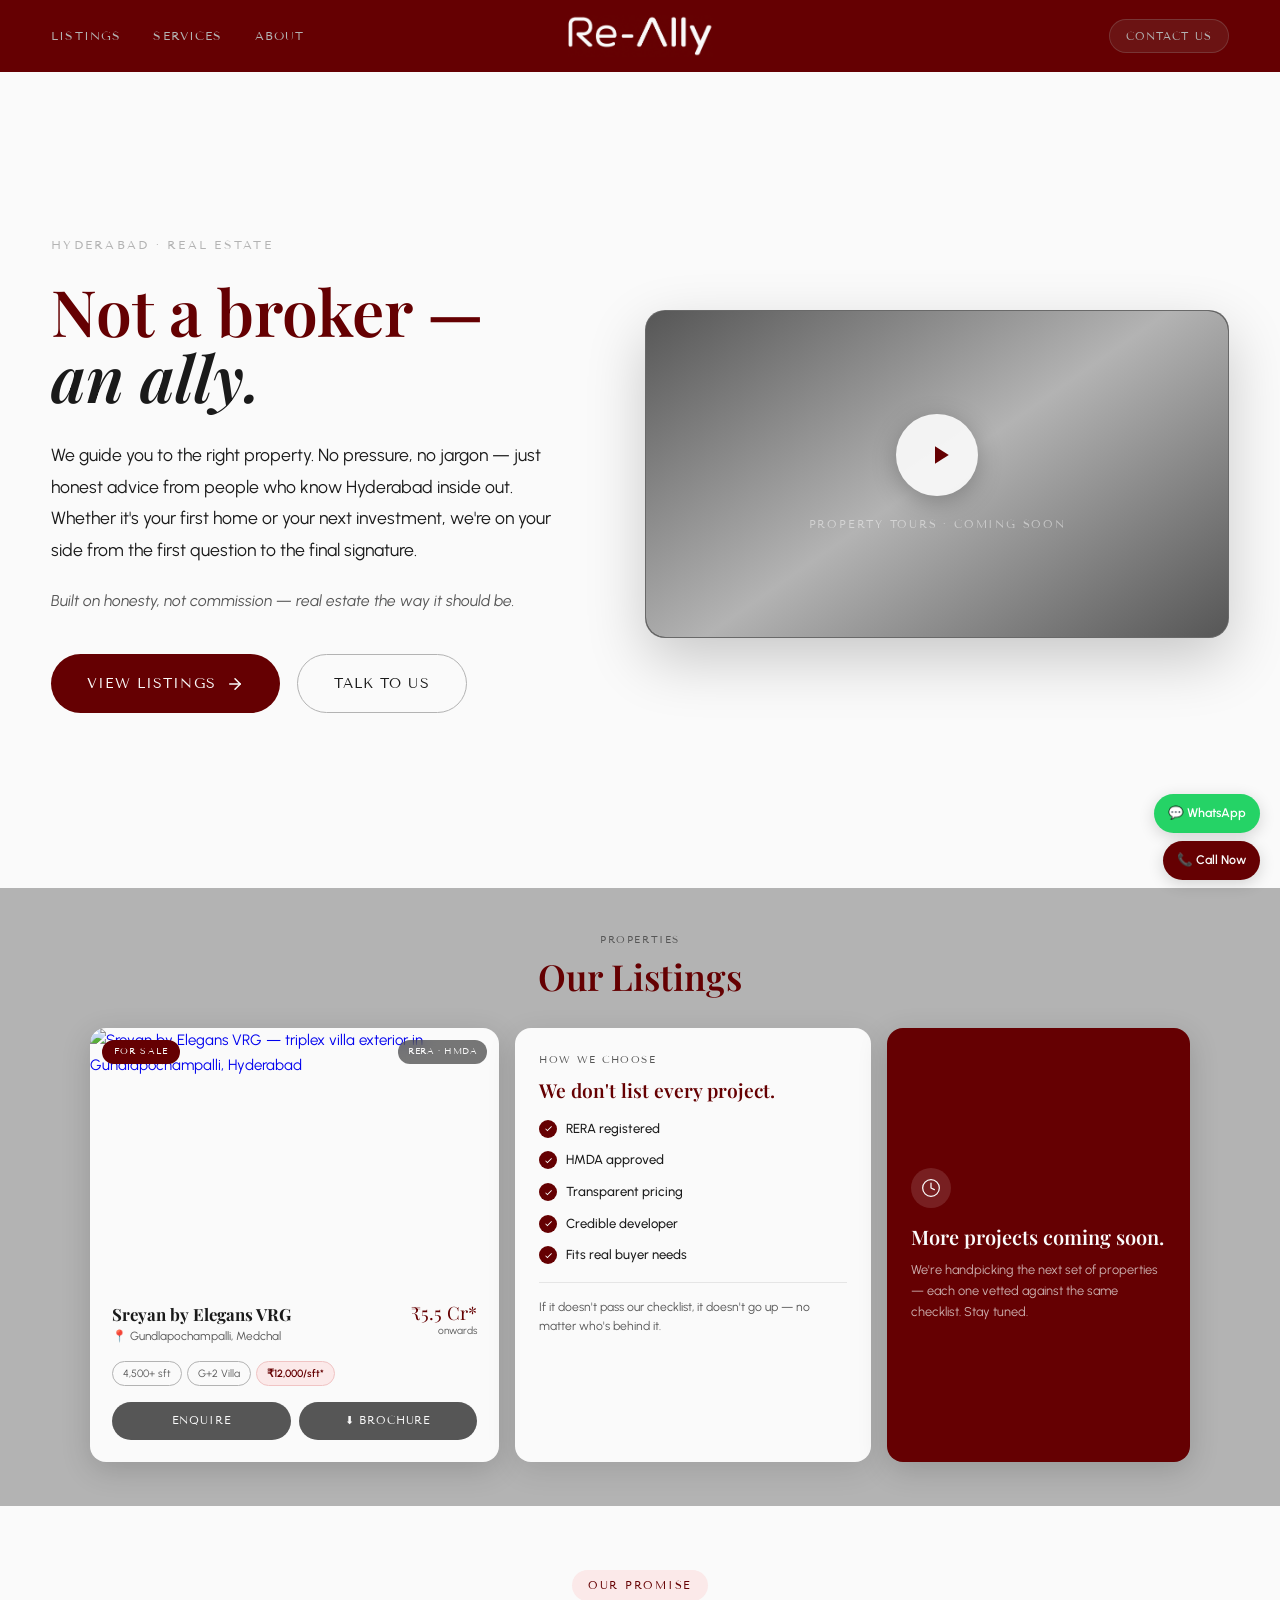
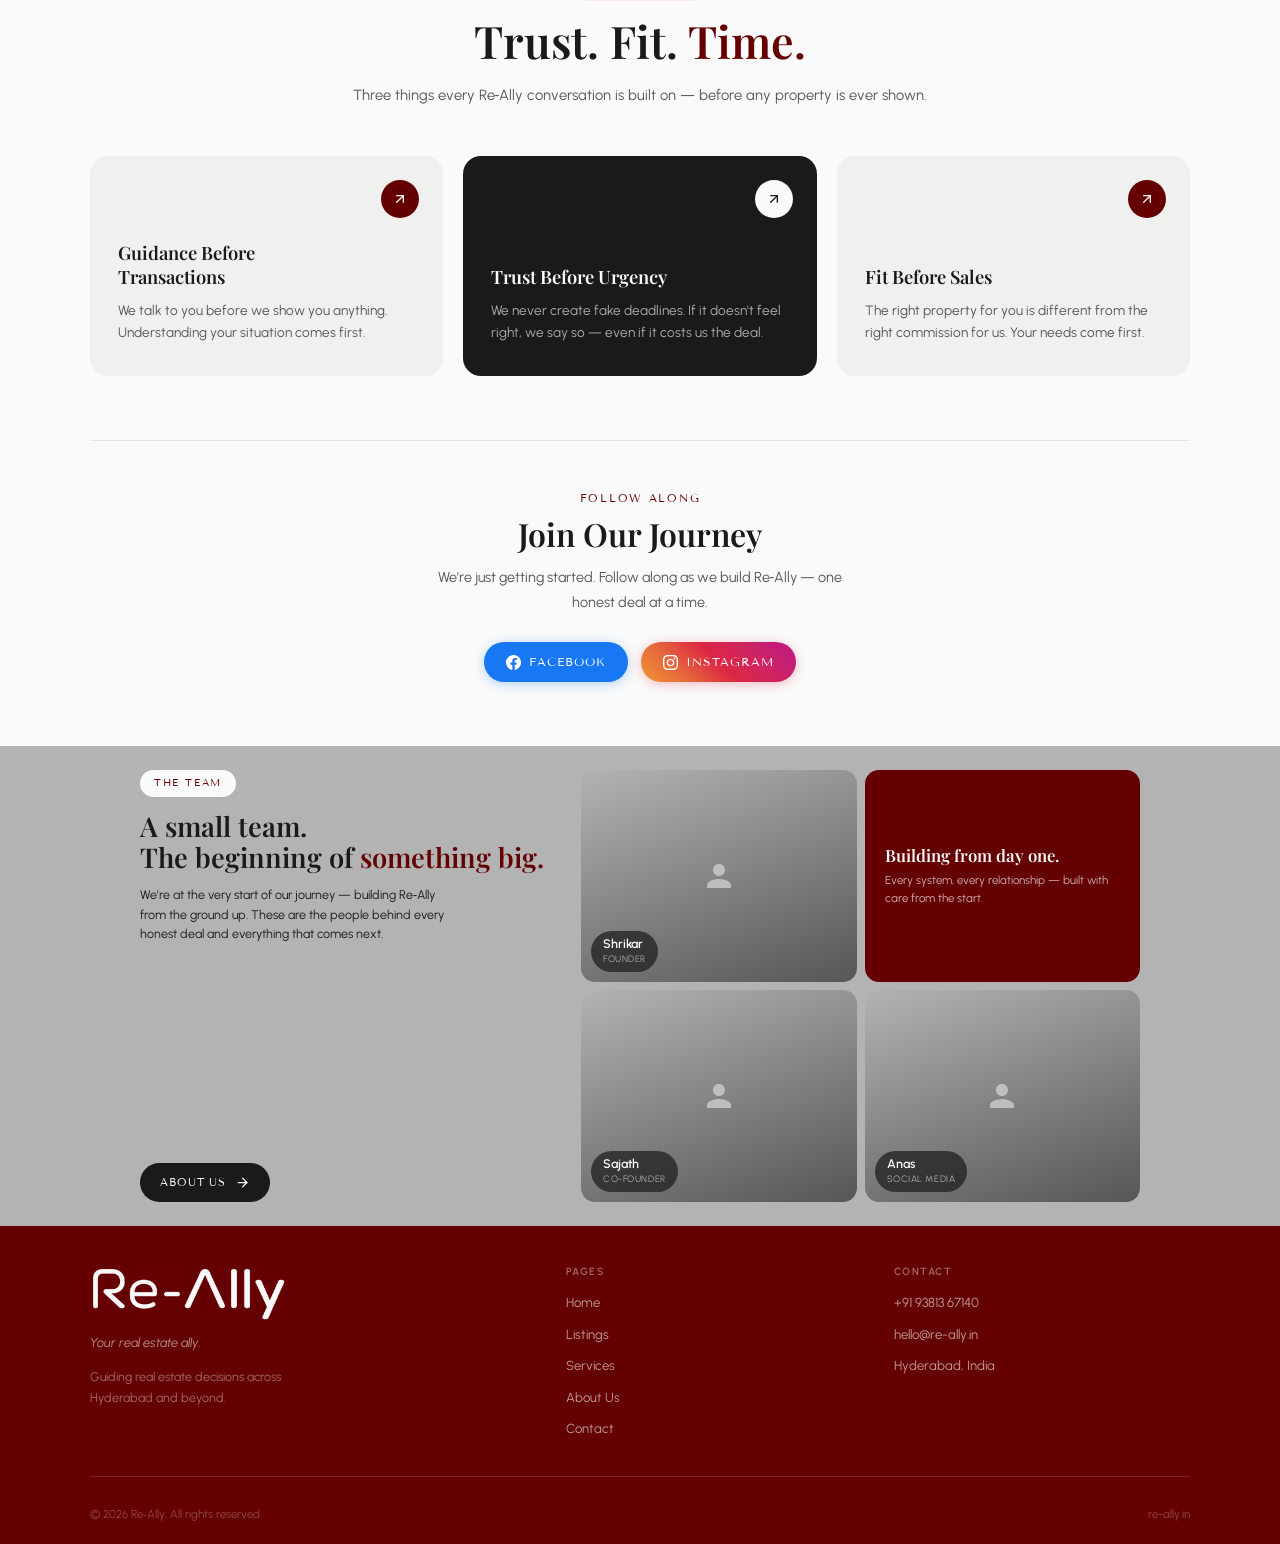
==== commit 36c14a93: "Add files via upload" ====
--- a/index.html
+++ b/index.html
@@ -341,30 +341,30 @@
     </div>
 
     <!-- THE TEAM — Bento Grid, Flint Grey -->
-    <div style="background:#b3b3b3;padding:44px 4%;">
+    <div style="background:#b3b3b3;padding:24px 4%;">
       <div style="max-width:1000px;margin:0 auto;">
-        <div class="team-bento" style="display:grid;grid-template-columns:0.85fr 1.15fr;gap:2.5rem;align-items:stretch;">
+        <div class="team-bento" style="display:grid;grid-template-columns:0.85fr 1.15fr;gap:1.75rem;align-items:stretch;">
 
           <!-- LEFT: Title top, button bottom -->
           <div style="display:flex;flex-direction:column;justify-content:space-between;">
             <div>
               <span style="color:#650002;font-family:'Tenor Sans',sans-serif;font-size:0.62rem;letter-spacing:0.16em;text-transform:uppercase;display:block;margin-bottom:0.85rem;background:#fafafa;padding:5px 14px;border-radius:30px;width:fit-content;">The Team</span>
-              <h2 style="color:#1a1a1a;font-family:'Playfair Display',Georgia,serif;font-size:clamp(1.5rem,2.8vw,2.2rem);font-weight:600;line-height:1.12;margin:0 0 1rem;">A small team.<br>The beginning of <span style="color:#650002;">something big.</span></h2>
-              <p style="color:#1a1a1a;font-size:0.85rem;line-height:1.65;margin:0;max-width:340px;">We're at the very start of our journey — building Re‑Ally from the ground up. These are the people behind every honest deal and everything that comes next.</p>
-            </div>
-            <a href="about.html" class="team-about-btn" style="display:inline-flex;align-items:center;gap:9px;background:#1a1a1a;color:#fafafa;padding:11px 22px;border-radius:30px;text-decoration:none;font-family:'Tenor Sans',sans-serif;font-size:0.72rem;letter-spacing:0.08em;text-transform:uppercase;transition:transform 0.25s,box-shadow 0.25s;width:fit-content;margin-top:1.75rem;">
+              <h2 style="color:#1a1a1a;font-family:'Playfair Display',Georgia,serif;font-size:clamp(1.25rem,2.2vw,1.7rem);font-weight:600;line-height:1.15;margin:0 0 0.75rem;">A small team.<br>The beginning of <span style="color:#650002;">something big.</span></h2>
+              <p style="color:#1a1a1a;font-size:0.78rem;line-height:1.55;margin:0;max-width:320px;">We're at the very start of our journey — building Re‑Ally from the ground up. These are the people behind every honest deal and everything that comes next.</p>
+            </div>
+            <a href="about.html" class="team-about-btn" style="display:inline-flex;align-items:center;gap:9px;background:#1a1a1a;color:#fafafa;padding:10px 20px;border-radius:30px;text-decoration:none;font-family:'Tenor Sans',sans-serif;font-size:0.7rem;letter-spacing:0.08em;text-transform:uppercase;transition:transform 0.25s,box-shadow 0.25s;width:fit-content;margin-top:1.25rem;">
               About Us
               <svg viewBox="0 0 24 24" style="width:15px;height:15px;fill:none;stroke:#fafafa;stroke-width:2;stroke-linecap:round;stroke-linejoin:round;"><line x1="5" y1="12" x2="19" y2="12"/><polyline points="12 5 19 12 12 19"/></svg>
             </a>
           </div>
 
           <!-- RIGHT: Bento grid -->
-          <div class="bento-grid" style="display:grid;grid-template-columns:1fr 1fr;gap:0.7rem;">
+          <div class="bento-grid" style="display:grid;grid-template-columns:1fr 1fr;gap:0.5rem;">
 
             <!-- Shrikar -->
-            <div class="bento-card" style="position:relative;border-radius:14px;overflow:hidden;aspect-ratio:1/1;background:linear-gradient(160deg,#b3b3b3,#565656);transition:transform 0.3s;">
+            <div class="bento-card" style="position:relative;border-radius:14px;overflow:hidden;aspect-ratio:1.3/1;background:linear-gradient(160deg,#b3b3b3,#565656);transition:transform 0.3s;">
               <div style="width:100%;height:100%;display:flex;align-items:center;justify-content:center;">
-                <svg viewBox="0 0 24 24" style="width:40px;height:40px;fill:rgba(250,250,250,0.5);"><path d="M12 12c2.7 0 4.8-2.1 4.8-4.8S14.7 2.4 12 2.4 7.2 4.5 7.2 7.2 9.3 12 12 12zm0 2.4c-3.2 0-9.6 1.6-9.6 4.8v2.4h19.2v-2.4c0-3.2-6.4-4.8-9.6-4.8z"/></svg>
+                <svg viewBox="0 0 24 24" style="width:30px;height:30px;fill:rgba(250,250,250,0.5);"><path d="M12 12c2.7 0 4.8-2.1 4.8-4.8S14.7 2.4 12 2.4 7.2 4.5 7.2 7.2 9.3 12 12 12zm0 2.4c-3.2 0-9.6 1.6-9.6 4.8v2.4h19.2v-2.4c0-3.2-6.4-4.8-9.6-4.8z"/></svg>
               </div>
               <div style="position:absolute;bottom:10px;left:10px;background:rgba(26,26,26,0.7);backdrop-filter:blur(8px);padding:6px 12px;border-radius:30px;">
                 <div style="color:#fafafa;font-weight:600;font-size:0.78rem;line-height:1.1;">Shrikar</div>
@@ -373,15 +373,15 @@
             </div>
 
             <!-- Red text card -->
-            <div class="bento-card" style="border-radius:14px;background:#650002;padding:1.25rem;display:flex;flex-direction:column;justify-content:center;aspect-ratio:1/1;transition:transform 0.3s;">
+            <div class="bento-card" style="border-radius:14px;background:#650002;padding:1.25rem;display:flex;flex-direction:column;justify-content:center;aspect-ratio:1.3/1;transition:transform 0.3s;">
               <div style="font-family:'Playfair Display',Georgia,serif;color:#fafafa;font-size:1.05rem;font-weight:600;line-height:1.25;margin-bottom:0.4rem;">Building from day one.</div>
               <p style="color:rgba(250,250,250,0.7);font-size:0.72rem;line-height:1.55;margin:0;">Every system, every relationship — built with care from the start.</p>
             </div>
 
             <!-- Sajath -->
-            <div class="bento-card" style="position:relative;border-radius:14px;overflow:hidden;aspect-ratio:1/1;background:linear-gradient(160deg,#b3b3b3,#565656);transition:transform 0.3s;">
+            <div class="bento-card" style="position:relative;border-radius:14px;overflow:hidden;aspect-ratio:1.3/1;background:linear-gradient(160deg,#b3b3b3,#565656);transition:transform 0.3s;">
               <div style="width:100%;height:100%;display:flex;align-items:center;justify-content:center;">
-                <svg viewBox="0 0 24 24" style="width:40px;height:40px;fill:rgba(250,250,250,0.5);"><path d="M12 12c2.7 0 4.8-2.1 4.8-4.8S14.7 2.4 12 2.4 7.2 4.5 7.2 7.2 9.3 12 12 12zm0 2.4c-3.2 0-9.6 1.6-9.6 4.8v2.4h19.2v-2.4c0-3.2-6.4-4.8-9.6-4.8z"/></svg>
+                <svg viewBox="0 0 24 24" style="width:30px;height:30px;fill:rgba(250,250,250,0.5);"><path d="M12 12c2.7 0 4.8-2.1 4.8-4.8S14.7 2.4 12 2.4 7.2 4.5 7.2 7.2 9.3 12 12 12zm0 2.4c-3.2 0-9.6 1.6-9.6 4.8v2.4h19.2v-2.4c0-3.2-6.4-4.8-9.6-4.8z"/></svg>
               </div>
               <div style="position:absolute;bottom:10px;left:10px;background:rgba(26,26,26,0.7);backdrop-filter:blur(8px);padding:6px 12px;border-radius:30px;">
                 <div style="color:#fafafa;font-weight:600;font-size:0.78rem;line-height:1.1;">Sajath</div>
@@ -390,9 +390,9 @@
             </div>
 
             <!-- Anas -->
-            <div class="bento-card" style="position:relative;border-radius:14px;overflow:hidden;aspect-ratio:1/1;background:linear-gradient(160deg,#b3b3b3,#565656);transition:transform 0.3s;">
+            <div class="bento-card" style="position:relative;border-radius:14px;overflow:hidden;aspect-ratio:1.3/1;background:linear-gradient(160deg,#b3b3b3,#565656);transition:transform 0.3s;">
               <div style="width:100%;height:100%;display:flex;align-items:center;justify-content:center;">
-                <svg viewBox="0 0 24 24" style="width:40px;height:40px;fill:rgba(250,250,250,0.5);"><path d="M12 12c2.7 0 4.8-2.1 4.8-4.8S14.7 2.4 12 2.4 7.2 4.5 7.2 7.2 9.3 12 12 12zm0 2.4c-3.2 0-9.6 1.6-9.6 4.8v2.4h19.2v-2.4c0-3.2-6.4-4.8-9.6-4.8z"/></svg>
+                <svg viewBox="0 0 24 24" style="width:30px;height:30px;fill:rgba(250,250,250,0.5);"><path d="M12 12c2.7 0 4.8-2.1 4.8-4.8S14.7 2.4 12 2.4 7.2 4.5 7.2 7.2 9.3 12 12 12zm0 2.4c-3.2 0-9.6 1.6-9.6 4.8v2.4h19.2v-2.4c0-3.2-6.4-4.8-9.6-4.8z"/></svg>
               </div>
               <div style="position:absolute;bottom:10px;left:10px;background:rgba(26,26,26,0.7);backdrop-filter:blur(8px);padding:6px 12px;border-radius:30px;">
                 <div style="color:#fafafa;font-weight:600;font-size:0.78rem;line-height:1.1;">Anas</div>
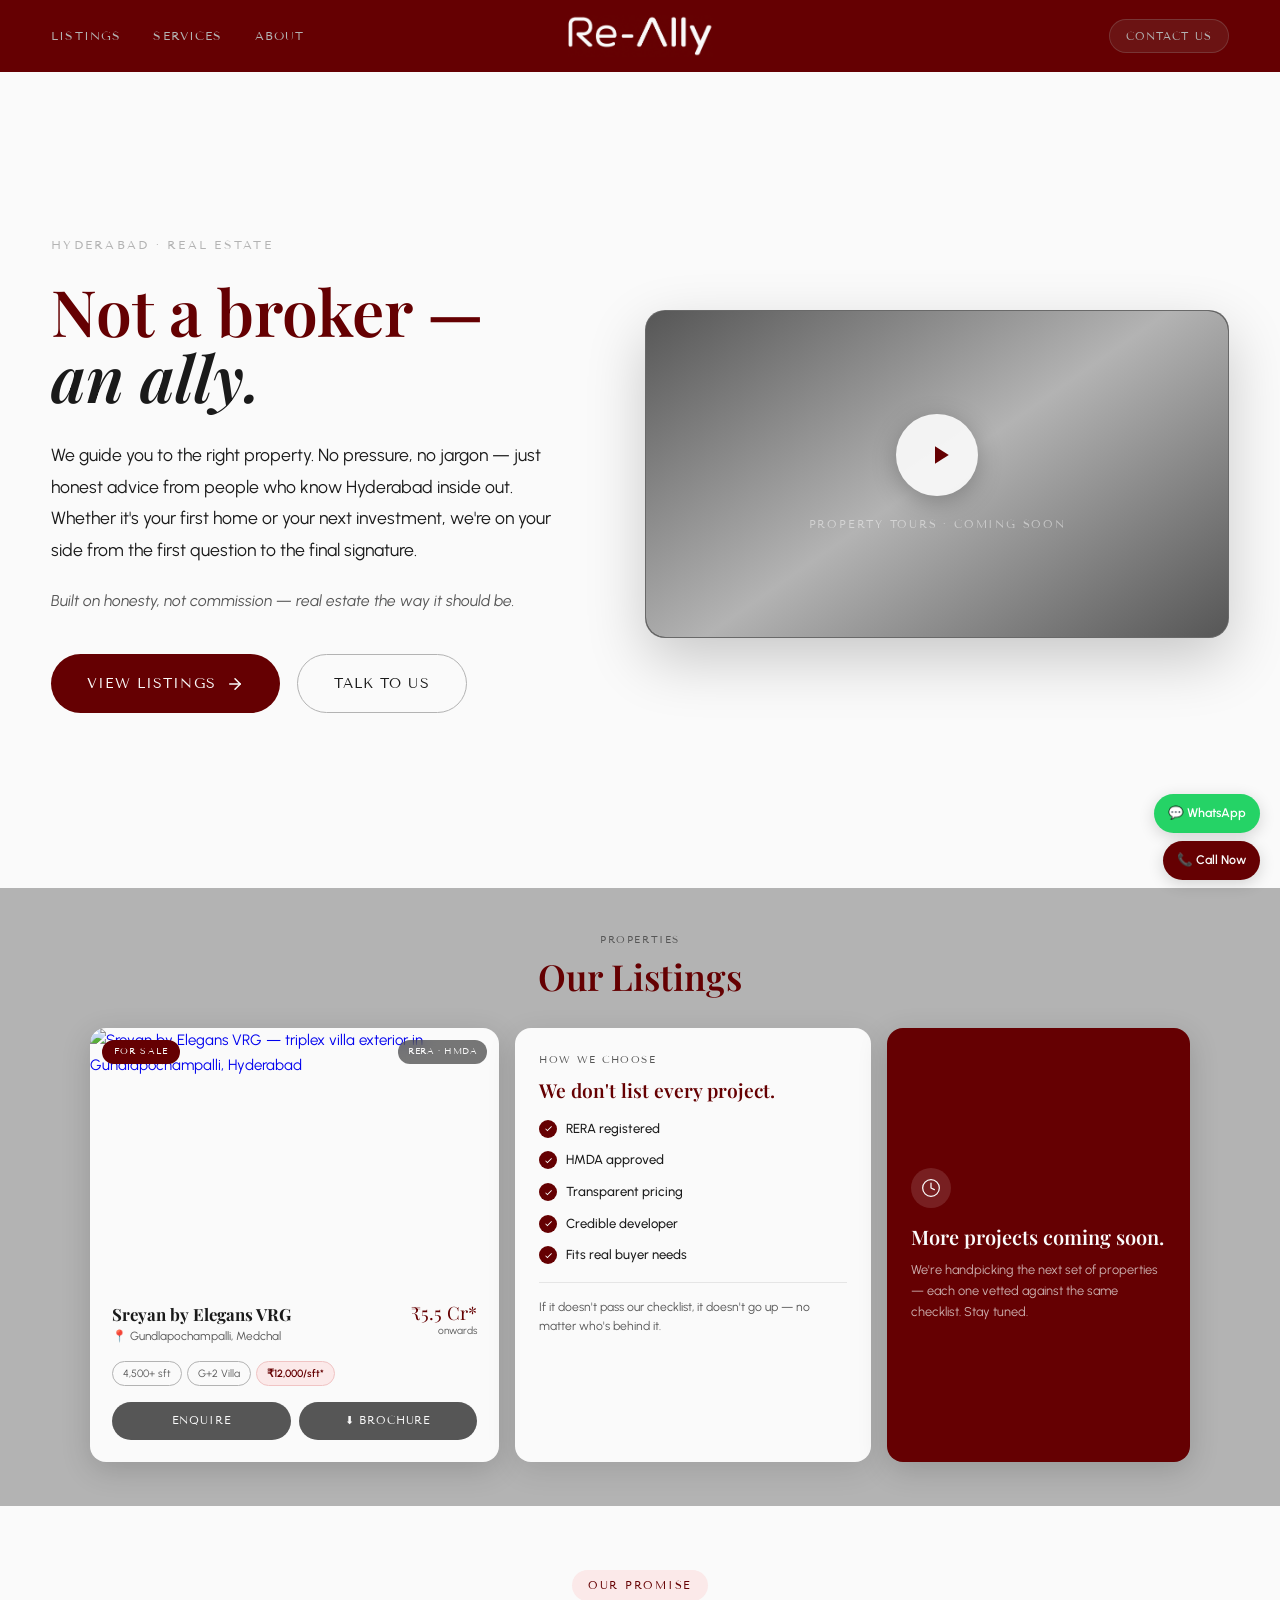
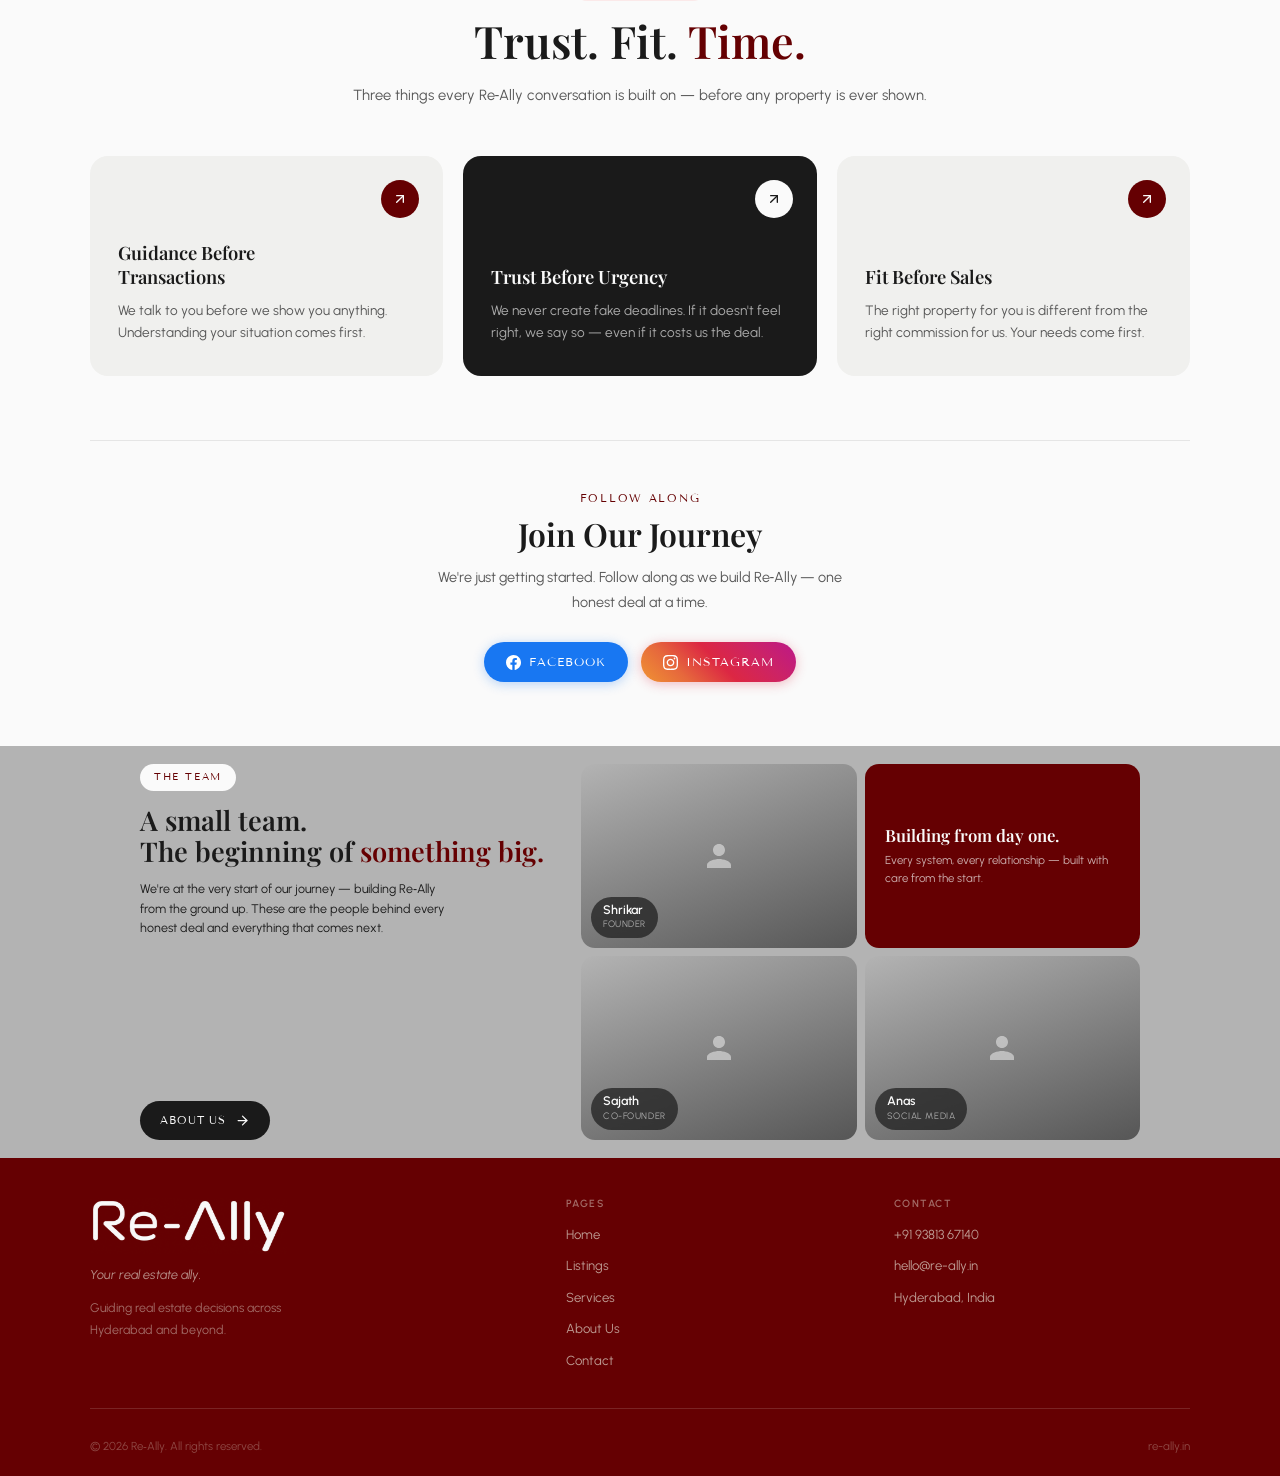
==== commit dc868675: "Add files via upload" ====
--- a/index.html
+++ b/index.html
@@ -12,6 +12,7 @@
   <link rel="apple-touch-icon" sizes="180x180" href="logo.png" />
   <meta name="theme-color" content="#650002" />
   <link rel="stylesheet" href="css/style.css" />
+  <link rel="stylesheet" href="css/mobile.css" />
   <style>
     /* ── PAGE SPECIFIC ── */
     .page-wrap { padding-top: 60px; }
@@ -134,6 +135,16 @@
       .hero-text h1 { font-size:1.7rem; }
       section[style*="min-height:100vh"] { min-height:auto !important; display:block !important; }
       #heroVideoBox { aspect-ratio:16/9 !important; }
+
+      /* Team section — mobile shrink */
+      .team-section { padding:14px 4% !important; }
+      .team-bento { grid-template-columns:1fr !important; gap:1rem !important; }
+      .team-bento h2 { font-size:1.15rem !important; line-height:1.2 !important; margin-bottom:0.5rem !important; }
+      .team-bento p { font-size:0.75rem !important; line-height:1.5 !important; }
+      .team-about-btn { margin-top:0.75rem !important; padding:8px 16px !important; font-size:0.65rem !important; }
+      .bento-grid { gap:0.4rem !important; }
+      .bento-card { aspect-ratio:1.6/1 !important; }
+      .bento-card div[style*="font-family:'Playfair Display'"] { font-size:0.85rem !important; }
     }
   </style>
 </head>
@@ -341,7 +352,7 @@
     </div>
 
     <!-- THE TEAM — Bento Grid, Flint Grey -->
-    <div style="background:#b3b3b3;padding:24px 4%;">
+    <div class="team-section" style="background:#b3b3b3;padding:18px 4%;">
       <div style="max-width:1000px;margin:0 auto;">
         <div class="team-bento" style="display:grid;grid-template-columns:0.85fr 1.15fr;gap:1.75rem;align-items:stretch;">
 
@@ -362,7 +373,7 @@
           <div class="bento-grid" style="display:grid;grid-template-columns:1fr 1fr;gap:0.5rem;">
 
             <!-- Shrikar -->
-            <div class="bento-card" style="position:relative;border-radius:14px;overflow:hidden;aspect-ratio:1.3/1;background:linear-gradient(160deg,#b3b3b3,#565656);transition:transform 0.3s;">
+            <div class="bento-card" style="position:relative;border-radius:14px;overflow:hidden;aspect-ratio:1.5/1;background:linear-gradient(160deg,#b3b3b3,#565656);transition:transform 0.3s;">
               <div style="width:100%;height:100%;display:flex;align-items:center;justify-content:center;">
                 <svg viewBox="0 0 24 24" style="width:30px;height:30px;fill:rgba(250,250,250,0.5);"><path d="M12 12c2.7 0 4.8-2.1 4.8-4.8S14.7 2.4 12 2.4 7.2 4.5 7.2 7.2 9.3 12 12 12zm0 2.4c-3.2 0-9.6 1.6-9.6 4.8v2.4h19.2v-2.4c0-3.2-6.4-4.8-9.6-4.8z"/></svg>
               </div>
@@ -373,13 +384,13 @@
             </div>
 
             <!-- Red text card -->
-            <div class="bento-card" style="border-radius:14px;background:#650002;padding:1.25rem;display:flex;flex-direction:column;justify-content:center;aspect-ratio:1.3/1;transition:transform 0.3s;">
+            <div class="bento-card" style="border-radius:14px;background:#650002;padding:1.25rem;display:flex;flex-direction:column;justify-content:center;aspect-ratio:1.5/1;transition:transform 0.3s;">
               <div style="font-family:'Playfair Display',Georgia,serif;color:#fafafa;font-size:1.05rem;font-weight:600;line-height:1.25;margin-bottom:0.4rem;">Building from day one.</div>
               <p style="color:rgba(250,250,250,0.7);font-size:0.72rem;line-height:1.55;margin:0;">Every system, every relationship — built with care from the start.</p>
             </div>
 
             <!-- Sajath -->
-            <div class="bento-card" style="position:relative;border-radius:14px;overflow:hidden;aspect-ratio:1.3/1;background:linear-gradient(160deg,#b3b3b3,#565656);transition:transform 0.3s;">
+            <div class="bento-card" style="position:relative;border-radius:14px;overflow:hidden;aspect-ratio:1.5/1;background:linear-gradient(160deg,#b3b3b3,#565656);transition:transform 0.3s;">
               <div style="width:100%;height:100%;display:flex;align-items:center;justify-content:center;">
                 <svg viewBox="0 0 24 24" style="width:30px;height:30px;fill:rgba(250,250,250,0.5);"><path d="M12 12c2.7 0 4.8-2.1 4.8-4.8S14.7 2.4 12 2.4 7.2 4.5 7.2 7.2 9.3 12 12 12zm0 2.4c-3.2 0-9.6 1.6-9.6 4.8v2.4h19.2v-2.4c0-3.2-6.4-4.8-9.6-4.8z"/></svg>
               </div>
@@ -390,7 +401,7 @@
             </div>
 
             <!-- Anas -->
-            <div class="bento-card" style="position:relative;border-radius:14px;overflow:hidden;aspect-ratio:1.3/1;background:linear-gradient(160deg,#b3b3b3,#565656);transition:transform 0.3s;">
+            <div class="bento-card" style="position:relative;border-radius:14px;overflow:hidden;aspect-ratio:1.5/1;background:linear-gradient(160deg,#b3b3b3,#565656);transition:transform 0.3s;">
               <div style="width:100%;height:100%;display:flex;align-items:center;justify-content:center;">
                 <svg viewBox="0 0 24 24" style="width:30px;height:30px;fill:rgba(250,250,250,0.5);"><path d="M12 12c2.7 0 4.8-2.1 4.8-4.8S14.7 2.4 12 2.4 7.2 4.5 7.2 7.2 9.3 12 12 12zm0 2.4c-3.2 0-9.6 1.6-9.6 4.8v2.4h19.2v-2.4c0-3.2-6.4-4.8-9.6-4.8z"/></svg>
               </div>
--- a/css/mobile.css
+++ b/css/mobile.css
@@ -0,0 +1,237 @@
+/* ==============================================
+   RE-ALLY — MOBILE STYLESHEET (v3.0)
+   Applies to all pages on phones (max-width 768px)
+   ============================================== */
+
+@media (max-width: 768px) {
+
+  /* ---------- NAV ---------- */
+  nav {
+    height: 60px !important;
+  }
+  .nav-logo-img,
+  nav img {
+    height: 26px !important;
+  }
+  #hamburgerBtn span {
+    width: 20px !important;
+  }
+  nav a[href="contact.html"] {
+    font-size: 0.6rem !important;
+    padding: 6px 12px !important;
+    letter-spacing: 0.06em !important;
+  }
+
+  /* Push content below shorter nav */
+  body { padding-top: 0 !important; }
+
+  /* ---------- MOBILE DRAWER ---------- */
+  #mobileDrawer {
+    top: 60px !important;
+    padding: 1.5rem 6% !important;
+  }
+  #mobileDrawer a {
+    font-size: 0.9rem !important;
+    padding: 0.85rem 0 !important;
+    letter-spacing: 0.12em !important;
+  }
+
+  /* ---------- HERO SECTIONS (any page) ---------- */
+  .ab-hero, .ct-hero, .ls-hero, .svc-hero,
+  [class*="-hero"] {
+    padding-top: 80px !important;
+    padding-bottom: 28px !important;
+  }
+  .ab-hero h1, .ct-hero h1, .ls-hero h1, .svc-hero h1 {
+    font-size: 1.7rem !important;
+    line-height: 1.15 !important;
+    margin-bottom: 0.6rem !important;
+  }
+  .ab-hero p, .ct-hero p, .ls-hero p, .svc-hero p {
+    font-size: 0.85rem !important;
+    line-height: 1.55 !important;
+  }
+
+  /* ---------- ALL SECTIONS — tighter padding ---------- */
+  .ab-story, .ab-values, .ab-team, .ab-cta,
+  .ct-main, .ct-info,
+  .ls-body, .ls-next,
+  .svc-cards, .svc-cta,
+  .promise-sec, .journey-sec, .people-sec, .listings-sec,
+  .ls-next, .team-section {
+    padding-top: 28px !important;
+    padding-bottom: 28px !important;
+  }
+
+  /* ---------- SECTION HEADINGS ---------- */
+  h2 {
+    font-size: 1.3rem !important;
+    line-height: 1.2 !important;
+  }
+  h3 {
+    font-size: 1rem !important;
+  }
+
+  /* ---------- PILLS / LABELS ---------- */
+  .lbl, .pill, [class*="-lbl"] {
+    font-size: 0.58rem !important;
+    padding: 4px 11px !important;
+  }
+
+  /* ---------- BUTTONS ---------- */
+  .ls-btns a, .ab-cta a, .ct-submit, .svc-card a,
+  .team-about-btn, .ls-next a {
+    font-size: 0.65rem !important;
+    padding: 10px 18px !important;
+  }
+
+  /* ---------- CARDS — full width, tighter padding ---------- */
+  .ls-card { box-shadow: 0 8px 24px rgba(0,0,0,0.08) !important; }
+  .ls-detail, .ab-story, .ab-values .val-card,
+  .svc-card, .ct-item {
+    padding: 1rem !important;
+  }
+
+  /* ---------- LISTING CARD STATS ---------- */
+  .ls-stats .st b { font-size: 0.8rem !important; }
+  .ls-stats .st small { font-size: 0.5rem !important; }
+
+  /* ---------- QUICK INFO ---------- */
+  .ls-quickinfo { padding: 1.25rem !important; }
+  .ls-qi-grid { gap: 1rem 0.75rem !important; }
+  .ls-qi-grid .qi b { font-size: 0.55rem !important; }
+  .ls-qi-grid .qi span { font-size: 0.78rem !important; }
+
+  /* ---------- FLOATING WHATSAPP / CALL ---------- */
+  .float-cta {
+    bottom: 16px !important;
+    right: 16px !important;
+    gap: 8px !important;
+  }
+  .float-btn {
+    font-size: 0.65rem !important;
+    padding: 9px 14px !important;
+  }
+
+  /* ---------- FOOTER ---------- */
+  footer {
+    padding: 32px 4% 20px !important;
+  }
+  .footer-grid {
+    grid-template-columns: 1fr !important;
+    gap: 1.5rem !important;
+  }
+  .footer-grid h4 {
+    font-size: 0.7rem !important;
+    margin-bottom: 0.5rem !important;
+  }
+  .footer-grid ul li,
+  .footer-grid a,
+  .f-desc, .f-tag {
+    font-size: 0.78rem !important;
+  }
+  .footer-bot {
+    flex-direction: column !important;
+    gap: 6px !important;
+    align-items: flex-start !important;
+    font-size: 0.7rem !important;
+    margin-top: 1.25rem !important;
+    padding-top: 1rem !important;
+  }
+  footer img {
+    height: 42px !important;
+  }
+
+  /* ---------- INDEX-SPECIFIC ---------- */
+  .hero-grid { gap: 1.5rem !important; }
+  .hero-text h1 { font-size: 1.7rem !important; }
+  .hero-text p { font-size: 0.88rem !important; }
+  .listings-sec h2 { font-size: 1.2rem !important; }
+
+  /* Promise section */
+  .promise-card-new {
+    padding: 1.25rem 1rem !important;
+    min-height: auto !important;
+  }
+  .promise-card-new h3 { font-size: 0.95rem !important; }
+  .promise-card-new p { font-size: 0.78rem !important; }
+
+  /* Journey / social block */
+  .journey-sec h2 { font-size: 1.3rem !important; }
+
+  /* ---------- TEAM SECTION ---------- */
+  .team-section { padding: 18px 4% !important; }
+  .team-bento {
+    grid-template-columns: 1fr !important;
+    gap: 1rem !important;
+  }
+  .team-bento h2 {
+    font-size: 1.2rem !important;
+    line-height: 1.2 !important;
+    margin-bottom: 0.5rem !important;
+  }
+  .team-bento p {
+    font-size: 0.78rem !important;
+    line-height: 1.5 !important;
+  }
+  .team-about-btn {
+    margin-top: 0.85rem !important;
+    padding: 8px 16px !important;
+    font-size: 0.65rem !important;
+  }
+  .bento-grid { gap: 0.4rem !important; }
+  .bento-card { aspect-ratio: 1.6/1 !important; }
+
+  /* ---------- ABOUT PAGE ---------- */
+  .ab-story p { font-size: 0.88rem !important; line-height: 1.65 !important; }
+  .ab-values .val-card { padding: 1.25rem !important; }
+  .ab-values .val-card h3 { font-size: 1rem !important; }
+  .ab-values .val-card p { font-size: 0.82rem !important; }
+  .ab-team .head h2 { font-size: 1.4rem !important; }
+
+  /* ---------- SERVICES PAGE ---------- */
+  .svc-cards {
+    grid-template-columns: 1fr !important;
+    gap: 1rem !important;
+  }
+  .svc-card h3 { font-size: 1.1rem !important; }
+  .svc-card p { font-size: 0.85rem !important; }
+
+  /* ---------- CONTACT PAGE ---------- */
+  .ct-main {
+    grid-template-columns: 1fr !important;
+    gap: 1.5rem !important;
+  }
+  .ct-field input,
+  .ct-field textarea,
+  .ct-field select {
+    font-size: 0.9rem !important;
+    padding: 10px 12px !important;
+  }
+  .ct-submit { font-size: 0.7rem !important; padding: 13px 20px !important; }
+
+  /* ---------- SREYAN PAGE ---------- */
+  .sreyan-hero, .sreyan-section {
+    padding: 28px 4% !important;
+  }
+
+  /* ---------- LANDING PAGE ---------- */
+  .lp-h1 { font-size: 1.7rem !important; }
+  .lp-form-box { padding: 1.5rem 1.25rem !important; }
+
+}
+
+/* ==============================================
+   VERY SMALL PHONES (max-width 380px)
+   ============================================== */
+@media (max-width: 380px) {
+  nav { height: 56px !important; }
+  .nav-logo-img, nav img { height: 22px !important; }
+
+  h1 { font-size: 1.45rem !important; }
+  h2 { font-size: 1.15rem !important; }
+
+  .ls-card, .svc-card, .promise-card-new {
+    border-radius: 12px !important;
+  }
+}
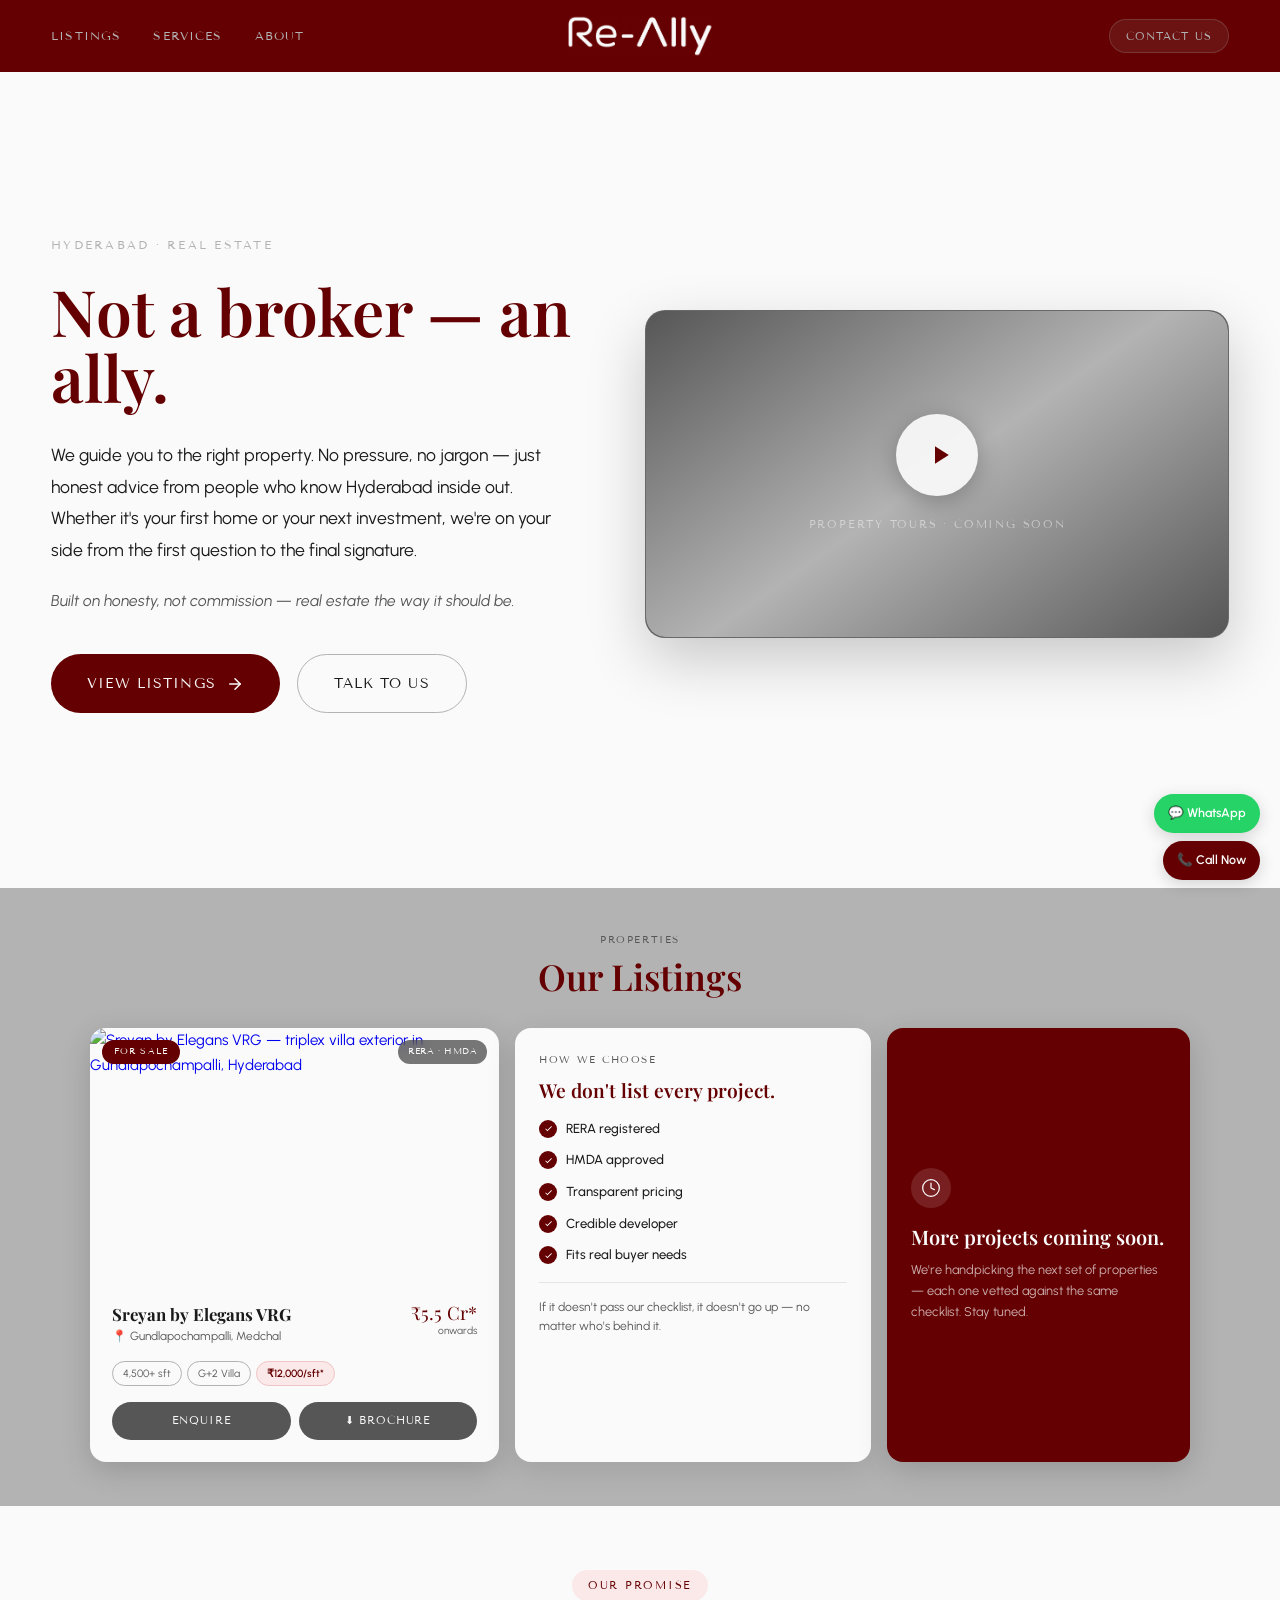
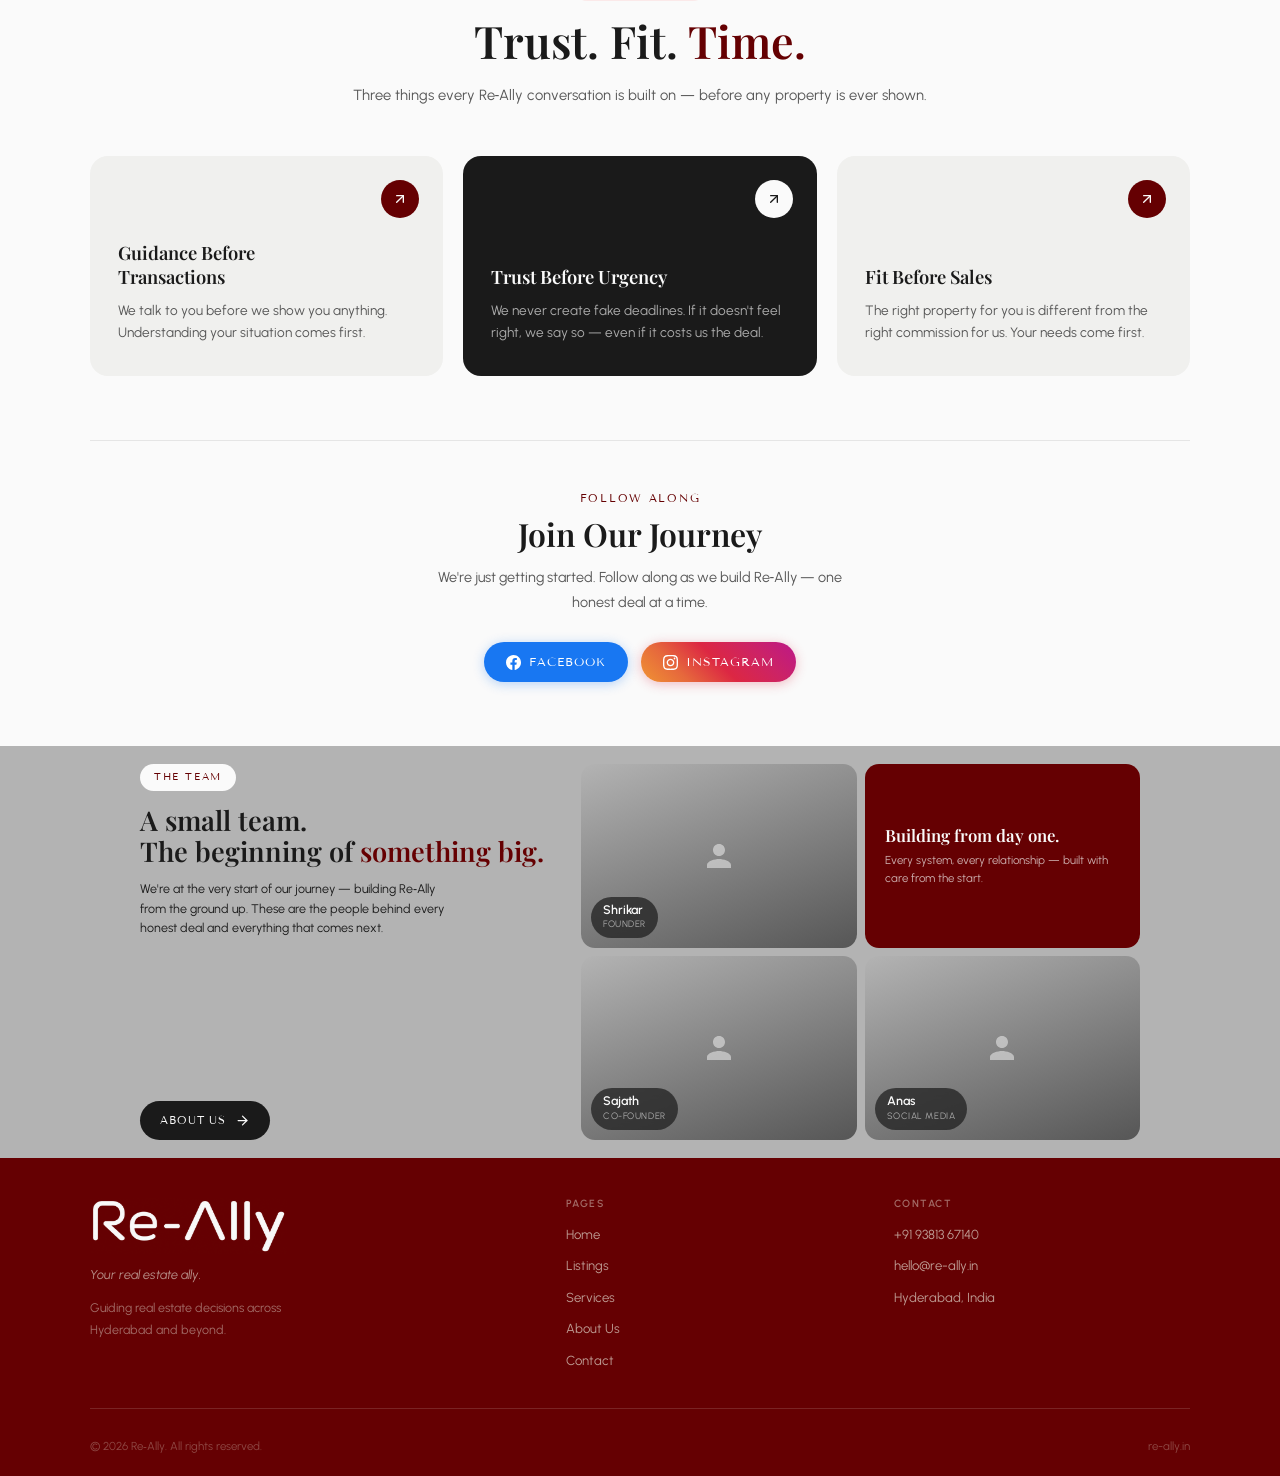
==== commit fe2dbbca: "Add files via upload" ====
--- a/index.html
+++ b/index.html
@@ -185,7 +185,7 @@
         <!-- LEFT: Text -->
         <div class="hero-text-col">
           <span style="color:#b3b3b3;font-size:0.78rem;letter-spacing:0.18em;text-transform:uppercase;font-family:'Tenor Sans',sans-serif;display:block;margin-bottom:1.4rem;">Hyderabad · Real Estate</span>
-          <h1 style="color:#650002;font-family:'Playfair Display',Georgia,serif;font-size:clamp(2.8rem,5vw,4.6rem);line-height:1.04;margin:0 0 1.75rem;font-weight:600;">Not a broker —<br><em style="color:#1a1a1a;font-style:italic;">an ally.</em></h1>
+          <h1 style="color:#650002;font-family:'Playfair Display',Georgia,serif;font-size:clamp(2.8rem,5vw,4.6rem);line-height:1.04;margin:0 0 1.75rem;font-weight:600;">Not a broker — an ally.</h1>
           <p style="color:#1a1a1a;font-size:1.1rem;line-height:1.8;margin:0 0 1.4rem;max-width:520px;">We guide you to the right property. No pressure, no jargon — just honest advice from people who know Hyderabad inside out. Whether it's your first home or your next investment, we're on your side from the first question to the final signature.</p>
           <p style="color:#565656;font-size:0.98rem;line-height:1.65;margin:0 0 2.5rem;font-style:italic;max-width:480px;">Built on honesty, not commission — real estate the way it should be.</p>
           <div style="display:flex;gap:1.1rem;flex-wrap:wrap;">
--- a/css/mobile.css
+++ b/css/mobile.css
@@ -1,237 +1,536 @@
 /* ==============================================
-   RE-ALLY — MOBILE STYLESHEET (v3.0)
-   Applies to all pages on phones (max-width 768px)
+   RE-ALLY — MOBILE STYLESHEET (v3.1)
+   Phone-only (max-width 768px)
    ============================================== */
 
 @media (max-width: 768px) {
 
   /* ---------- NAV ---------- */
   nav {
-    height: 60px !important;
-  }
-  .nav-logo-img,
-  nav img {
-    height: 26px !important;
-  }
-  #hamburgerBtn span {
-    width: 20px !important;
-  }
+    height: 56px !important;
+    padding: 0 4% !important;
+  }
+  .nav-logo-img, nav img { height: 24px !important; }
+  #hamburgerBtn span { width: 20px !important; height: 1.5px !important; }
   nav a[href="contact.html"] {
+    font-size: 0.55rem !important;
+    padding: 5px 11px !important;
+    letter-spacing: 0.06em !important;
+  }
+
+  /* ---------- MOBILE DRAWER — full-screen RED, left-align ---------- */
+  #mobileDrawer {
+    top: 56px !important;
+    left: 0 !important;
+    right: 0 !important;
+    bottom: 0 !important;
+    background: #650002 !important;
+    padding: 2rem 8% !important;
+    align-items: flex-start !important;
+  }
+  #mobileDrawer a {
+    color: #fafafa !important;
+    font-family: 'Tenor Sans', sans-serif !important;
+    font-size: 1.05rem !important;
+    letter-spacing: 0.16em !important;
+    text-transform: uppercase !important;
+    padding: 1rem 0 !important;
+    border-bottom: 1px solid rgba(250,250,250,0.12) !important;
+    text-align: left !important;
+    width: 100% !important;
+    display: block !important;
+  }
+  #mobileDrawer a[href="sreyan.html"] {
+    color: rgba(250,250,250,0.6) !important;
+    font-size: 0.8rem !important;
+    padding-left: 1.25rem !important;
+  }
+  /* Contact CTA inside drawer — keep red+cream styling but with cream bg on red drawer */
+  #mobileDrawer a:last-child {
+    background: #fafafa !important;
+    color: #650002 !important;
+    margin-top: 1.75rem !important;
+    border-radius: 30px !important;
+    border-bottom: none !important;
+    padding: 13px 28px !important;
+    text-align: center !important;
+    width: fit-content !important;
+    align-self: flex-start !important;
+    font-size: 0.8rem !important;
+  }
+
+  /* ---------- HERO — REORDER: H1 -> VIDEO -> TEXT -> BUTTON ---------- */
+  .hero {
+    padding: 70px 4% 32px !important;
+    min-height: auto !important;
+    text-align: center !important;
+  }
+  .hero-split {
+    display: flex !important;
+    flex-direction: column !important;
+    gap: 1.1rem !important;
+    grid-template-columns: none !important;
+  }
+  /* The text column itself becomes flex so children can be reordered */
+  .hero-text-col {
+    display: flex !important;
+    flex-direction: column !important;
+    align-items: center !important;
+    gap: 0;
+  }
+  /* Pill label */
+  .hero-text-col > span:first-child {
+    order: 1;
     font-size: 0.6rem !important;
-    padding: 6px 12px !important;
+    margin-bottom: 0.7rem !important;
+    letter-spacing: 0.16em !important;
+  }
+  /* H1 — uppercase, single line, then video */
+  .hero-text-col h1 {
+    order: 2;
+    color: #650002 !important;
+    font-family: 'Playfair Display', Georgia, serif !important;
+    font-size: 1.55rem !important;
+    font-weight: 600 !important;
+    line-height: 1.15 !important;
+    margin: 0 0 0.85rem !important;
+    text-transform: uppercase !important;
+    letter-spacing: 0.01em !important;
+    white-space: nowrap !important;
+  }
+  .hero-text-col h1 br { display: none !important; }
+  /* First paragraph */
+  .hero-text-col p:nth-of-type(1) {
+    order: 4;
+    font-size: 0.85rem !important;
+    line-height: 1.6 !important;
+    margin: 0 auto 0.85rem !important;
+    max-width: 92% !important;
+    text-align: center !important;
+  }
+  /* Italic tagline */
+  .hero-text-col p:nth-of-type(2) {
+    order: 5;
+    font-size: 0.78rem !important;
+    line-height: 1.55 !important;
+    margin: 0 auto 1.25rem !important;
+    max-width: 88% !important;
+    text-align: center !important;
+  }
+  /* Buttons last */
+  .hero-text-col > div[style*="flex-wrap"] {
+    order: 6;
+    justify-content: center !important;
+    gap: 0.7rem !important;
+  }
+  .hero-btn-primary, .hero-btn-secondary {
+    padding: 11px 22px !important;
+    font-size: 0.66rem !important;
+    letter-spacing: 0.08em !important;
+  }
+  .hero-btn-primary svg, .hero-btn-secondary svg {
+    width: 14px !important;
+    height: 14px !important;
+  }
+  /* Video — order 3 (between h1 and text) */
+  .hero-video-col, #heroVideoBox {
+    order: 3;
+    aspect-ratio: 16/10 !important;
+    width: 100% !important;
+    margin: 0 0 1.25rem !important;
+    border-radius: 16px !important;
+    box-shadow: 0 14px 36px rgba(0,0,0,0.16) !important;
+  }
+  /* Re-parent the video INTO the text column visually using order on the parent */
+  /* The hero-split has 2 columns: text & video. Reorder them so text comes first, but inside text col we already ordered h1->video isn't possible directly. So instead: make the SPLIT flex-direction column and order both children of the split, then re-order the text col's internal children to bring h1 up, and place video between h1 and p */
+  /* Easier solution: order on the split */
+  .hero-split > .hero-text-col { order: 1; }
+  .hero-split > .hero-video-col,
+  .hero-split > #heroVideoBox { order: 2; }
+
+  /* Since text and video are siblings, we can't physically interleave them.
+     SOLUTION: put video ABOVE everything except H1.
+     But that means moving things around within columns isn't possible.
+     PROPER SOLUTION: use grid with named areas */
+  .hero-split {
+    display: grid !important;
+    grid-template-areas:
+      "label"
+      "h1"
+      "video"
+      "text1"
+      "text2"
+      "btns" !important;
+    grid-template-columns: 1fr !important;
+    gap: 0 !important;
+  }
+  .hero-text-col {
+    display: contents !important;
+  }
+  .hero-text-col > span:first-child { grid-area: label; }
+  .hero-text-col h1 { grid-area: h1; }
+  .hero-video-col, #heroVideoBox { grid-area: video; }
+  .hero-text-col p:nth-of-type(1) { grid-area: text1; }
+  .hero-text-col p:nth-of-type(2) { grid-area: text2; }
+  .hero-text-col > div[style*="flex-wrap"] { grid-area: btns; }
+
+  /* ---------- LISTINGS — Sreyan on top + 2 swipe cards below ---------- */
+  .listings-sec { padding: 28px 0 !important; text-align: center !important; }
+  .listings-sec > div:first-child { margin: 0 4% 1rem !important; }
+  .listings-sec h2 { font-size: 1.2rem !important; text-align: center !important; }
+  .listings-sec > div:first-child span { font-size: 0.58rem !important; }
+
+  /* Listings grid: stack Sreyan, then 2-card swipe row */
+  .listings-grid {
+    display: grid !important;
+    grid-template-columns: 1fr !important;
+    gap: 0.75rem !important;
+    padding: 0 4% !important;
+  }
+  /* Sreyan card — smaller, full width but compact */
+  .listings-grid > a.listing-card-link {
+    order: 1;
+    max-width: 92% !important;
+    margin: 0 auto !important;
+  }
+  .listing-card-img { aspect-ratio: 16/9 !important; }
+  .listing-card-body, .listing-card > div:last-child { padding: 0.85rem 1rem 1rem !important; }
+  .listing-card { border-radius: 14px !important; }
+
+  /* Wrap the 2 other cards in a swipe row */
+  .listings-grid > .prop-box {
+    order: 2;
+    flex-shrink: 0 !important;
+    width: 72vw !important;
+    max-width: 260px !important;
+    scroll-snap-align: center;
+    padding: 1.1rem 1rem !important;
+    border-radius: 14px !important;
+  }
+  /* Container hack: turn grid into a wrapper that has Sreyan as first row,
+     then a flex swipe row for the 2 prop-boxes. We can't add a wrapper without HTML edit.
+     Workaround: use display:grid with first item full-width, then for the remaining children flow into a horizontal scroll row. CSS can't do that natively. ALT: keep them stacked but tiny. */
+  /* Final solution: hide #howWeChooseHome on mobile, keep only Sreyan + Coming Soon. OR show both stacked smaller. */
+  /* Per user request: Sreyan top + 2 swipe. Best CSS-only approach: */
+  .listings-grid {
+    display: flex !important;
+    flex-direction: column !important;
+    gap: 0.85rem !important;
+  }
+  /* Create the swipe row by using a flex container around prop-boxes */
+  /* Without HTML wrapper we can't, so use this approach: */
+  /* Sreyan = full width row 1. Then both prop-boxes side-by-side with horizontal scroll using flex-wrap:nowrap on a sub-container... still need wrapper. */
+  /* CLEANEST WITHOUT HTML CHANGE: render all 3 in a column, but make the 2 prop-boxes smaller and side-by-side using nth-child positioning. */
+
+  /* Stronger override: layout becomes Sreyan on top full, then 2 boxes as a 2-column row */
+  .listings-grid {
+    display: grid !important;
+    grid-template-columns: 1fr 1fr !important;
+    gap: 0.7rem !important;
+  }
+  .listings-grid > a.listing-card-link {
+    grid-column: 1 / -1 !important; /* spans both cols */
+  }
+  .listings-grid > .prop-box {
+    width: 100% !important;
+    max-width: none !important;
+    padding: 1rem 0.85rem !important;
+    border-radius: 14px !important;
+  }
+  .listings-grid > .prop-box h3 { font-size: 0.95rem !important; }
+  .listings-grid > .prop-box span,
+  .listings-grid > .prop-box div span { font-size: 0.7rem !important; }
+  .listings-grid > .prop-box p { font-size: 0.7rem !important; }
+  .listings-grid > .prop-box svg { width: 14px !important; height: 14px !important; }
+
+  /* ---------- PROMISE — 3 cards 1:1 in 1 row, no swipe ---------- */
+  .promise-sec { padding: 28px 4% !important; text-align: center !important; }
+  .promise-sec > div:first-child {
+    text-align: center !important;
+    margin-bottom: 1rem !important;
+  }
+  .promise-sec h2 { font-size: 1.2rem !important; text-align: center !important; }
+
+  .promise-grid {
+    display: grid !important;
+    grid-template-columns: 1fr 1fr 1fr !important;
+    gap: 4px !important;
+    border-radius: 14px !important;
+    overflow: hidden !important;
+  }
+  .promise-card-new {
+    aspect-ratio: 1/1.05 !important;
+    padding: 0.45rem 0.3rem !important;
+    min-height: auto !important;
+    text-align: center !important;
+    display: flex !important;
+    flex-direction: column !important;
+    justify-content: center !important;
+    align-items: center !important;
+  }
+  .promise-card-new > span,
+  .promise-card-new > div:first-child {
+    font-size: 0.7rem !important;
+    margin-bottom: 0.2rem !important;
+  }
+  .promise-card-new h3 {
+    font-size: 0.6rem !important;
+    line-height: 1.15 !important;
+    text-align: center !important;
+    margin: 0 0 0.2rem !important;
+  }
+  .promise-card-new p {
+    font-size: 0.48rem !important;
+    line-height: 1.3 !important;
+    text-align: center !important;
+    margin: 0 !important;
+    max-width: 100% !important;
+  }
+
+  /* ---------- JOURNEY / SOCIAL ---------- */
+  .journey-sec { padding: 24px 4% !important; text-align: center !important; }
+  .journey-sec h2 { font-size: 1.2rem !important; }
+  .journey-sec p { font-size: 0.8rem !important; }
+
+  /* ---------- TEAM — round photos centered, no "Building" card ---------- */
+  .team-section { padding: 22px 4% !important; text-align: center !important; }
+  .team-bento {
+    grid-template-columns: 1fr !important;
+    gap: 0.5rem !important;
+    text-align: center !important;
+  }
+  .team-bento > div:first-child {
+    text-align: center !important;
+  }
+  .team-bento h2 {
+    font-size: 1.1rem !important;
+    line-height: 1.2 !important;
+    margin: 0 0 0.4rem !important;
+    text-align: center !important;
+  }
+  .team-bento h2 br { display: none !important; }
+  .team-bento p {
+    font-size: 0.74rem !important;
+    line-height: 1.5 !important;
+    max-width: 92% !important;
+    margin: 0 auto 0.6rem !important;
+    text-align: center !important;
+  }
+  .team-about-btn {
+    margin: 0.6rem auto 0 !important;
+    padding: 8px 16px !important;
+    font-size: 0.58rem !important;
+  }
+
+  /* Bento grid: 3 small round photos in 1 row */
+  .bento-grid {
+    display: grid !important;
+    grid-template-columns: 1fr 1fr 1fr !important;
+    gap: 0.5rem !important;
+    margin-top: 0.85rem !important;
+    padding: 0 8% !important;
+  }
+  /* Hide the red "Building from day one" card */
+  .bento-card[style*="#650002"] { display: none !important; }
+  /* Each bento card = round photo on top + name/role below (flow content) */
+  .bento-card {
+    aspect-ratio: auto !important;
+    background: transparent !important;
+    overflow: visible !important;
+    border-radius: 0 !important;
+    display: flex !important;
+    flex-direction: column !important;
+    align-items: center !important;
+    padding: 0 !important;
+  }
+  /* The inner photo container = the round circle */
+  .bento-card > div:first-child {
+    width: 56px !important;
+    height: 56px !important;
+    aspect-ratio: 1/1 !important;
+    border-radius: 50% !important;
+    background: linear-gradient(160deg, #b3b3b3, #565656) !important;
+    display: flex !important;
+    align-items: center !important;
+    justify-content: center !important;
+    margin: 0 auto 0.4rem !important;
+    overflow: hidden !important;
+  }
+  /* Avatar SVG inside round photo */
+  .bento-card svg[viewBox="0 0 24 24"] {
+    width: 22px !important;
+    height: 22px !important;
+  }
+  /* Name + role — flow below the photo, centered, dark text on flint bg */
+  .bento-card > div[style*="position:absolute"] {
+    position: static !important;
+    background: transparent !important;
+    backdrop-filter: none !important;
+    transform: none !important;
+    margin: 0 !important;
+    padding: 0 !important;
+    text-align: center !important;
+    display: block !important;
+  }
+  .bento-card > div[style*="position:absolute"] > div:first-child {
+    color: #1a1a1a !important;
+    font-size: 0.68rem !important;
+    font-weight: 600 !important;
+    line-height: 1.1 !important;
+    margin-bottom: 1px !important;
+  }
+  .bento-card > div[style*="position:absolute"] > div:last-child {
+    color: #565656 !important;
+    font-size: 0.5rem !important;
     letter-spacing: 0.06em !important;
-  }
-
-  /* Push content below shorter nav */
-  body { padding-top: 0 !important; }
-
-  /* ---------- MOBILE DRAWER ---------- */
-  #mobileDrawer {
-    top: 60px !important;
-    padding: 1.5rem 6% !important;
-  }
-  #mobileDrawer a {
-    font-size: 0.9rem !important;
-    padding: 0.85rem 0 !important;
-    letter-spacing: 0.12em !important;
-  }
-
-  /* ---------- HERO SECTIONS (any page) ---------- */
-  .ab-hero, .ct-hero, .ls-hero, .svc-hero,
-  [class*="-hero"] {
-    padding-top: 80px !important;
-    padding-bottom: 28px !important;
-  }
-  .ab-hero h1, .ct-hero h1, .ls-hero h1, .svc-hero h1 {
-    font-size: 1.7rem !important;
-    line-height: 1.15 !important;
-    margin-bottom: 0.6rem !important;
-  }
-  .ab-hero p, .ct-hero p, .ls-hero p, .svc-hero p {
-    font-size: 0.85rem !important;
-    line-height: 1.55 !important;
-  }
-
-  /* ---------- ALL SECTIONS — tighter padding ---------- */
-  .ab-story, .ab-values, .ab-team, .ab-cta,
-  .ct-main, .ct-info,
-  .ls-body, .ls-next,
-  .svc-cards, .svc-cta,
-  .promise-sec, .journey-sec, .people-sec, .listings-sec,
-  .ls-next, .team-section {
-    padding-top: 28px !important;
-    padding-bottom: 28px !important;
-  }
-
-  /* ---------- SECTION HEADINGS ---------- */
-  h2 {
-    font-size: 1.3rem !important;
-    line-height: 1.2 !important;
-  }
-  h3 {
-    font-size: 1rem !important;
-  }
-
-  /* ---------- PILLS / LABELS ---------- */
-  .lbl, .pill, [class*="-lbl"] {
-    font-size: 0.58rem !important;
-    padding: 4px 11px !important;
-  }
-
-  /* ---------- BUTTONS ---------- */
-  .ls-btns a, .ab-cta a, .ct-submit, .svc-card a,
-  .team-about-btn, .ls-next a {
-    font-size: 0.65rem !important;
-    padding: 10px 18px !important;
-  }
-
-  /* ---------- CARDS — full width, tighter padding ---------- */
-  .ls-card { box-shadow: 0 8px 24px rgba(0,0,0,0.08) !important; }
-  .ls-detail, .ab-story, .ab-values .val-card,
-  .svc-card, .ct-item {
-    padding: 1rem !important;
-  }
-
-  /* ---------- LISTING CARD STATS ---------- */
-  .ls-stats .st b { font-size: 0.8rem !important; }
-  .ls-stats .st small { font-size: 0.5rem !important; }
-
-  /* ---------- QUICK INFO ---------- */
-  .ls-quickinfo { padding: 1.25rem !important; }
-  .ls-qi-grid { gap: 1rem 0.75rem !important; }
-  .ls-qi-grid .qi b { font-size: 0.55rem !important; }
-  .ls-qi-grid .qi span { font-size: 0.78rem !important; }
+    line-height: 1.1 !important;
+  }
+
+  /* ---------- FOOTER — smaller ---------- */
+  footer { padding: 22px 4% 14px !important; text-align: center !important; }
+  .footer-grid {
+    grid-template-columns: 1fr !important;
+    gap: 1rem !important;
+    text-align: center !important;
+  }
+  .footer-grid > div { text-align: center !important; }
+  .footer-grid img {
+    margin: 0 auto 8px !important;
+    height: 32px !important;
+  }
+  .footer-grid h4 {
+    font-size: 0.6rem !important;
+    margin-bottom: 0.35rem !important;
+    letter-spacing: 0.14em !important;
+    text-align: center !important;
+  }
+  .footer-grid ul { list-style: none !important; padding: 0 !important; margin: 0 !important; }
+  .footer-grid ul li { font-size: 0.72rem !important; margin-bottom: 0.25rem !important; }
+  .footer-grid a, .f-desc, .f-tag {
+    font-size: 0.72rem !important;
+    text-align: center !important;
+  }
+  .f-tag { margin-bottom: 6px !important; }
+  .f-desc { font-size: 0.68rem !important; line-height: 1.5 !important; }
+  .footer-bot {
+    flex-direction: column !important;
+    gap: 3px !important;
+    align-items: center !important;
+    font-size: 0.6rem !important;
+    margin-top: 0.85rem !important;
+    padding-top: 0.7rem !important;
+  }
 
   /* ---------- FLOATING WHATSAPP / CALL ---------- */
   .float-cta {
-    bottom: 16px !important;
-    right: 16px !important;
-    gap: 8px !important;
+    bottom: 14px !important;
+    right: 14px !important;
+    gap: 6px !important;
   }
   .float-btn {
-    font-size: 0.65rem !important;
-    padding: 9px 14px !important;
-  }
-
-  /* ---------- FOOTER ---------- */
-  footer {
-    padding: 32px 4% 20px !important;
-  }
-  .footer-grid {
+    font-size: 0.58rem !important;
+    padding: 8px 12px !important;
+  }
+
+  /* ---------- OTHER PAGES (kept compact from previous version) ---------- */
+  .ab-hero, .ct-hero, .ls-hero, .svc-hero {
+    padding-top: 70px !important;
+    padding-bottom: 24px !important;
+    text-align: center !important;
+  }
+  .ab-hero h1, .ct-hero h1, .ls-hero h1, .svc-hero h1 {
+    font-size: 1.55rem !important;
+    line-height: 1.18 !important;
+  }
+  .ab-hero p, .ct-hero p, .ls-hero p, .svc-hero p {
+    font-size: 0.82rem !important;
+    text-align: center !important;
+  }
+
+  .ab-story, .ab-values, .ab-team, .ab-cta,
+  .ct-main, .ct-info, .ls-body, .ls-next,
+  .svc-cards, .svc-cta {
+    padding-top: 24px !important;
+    padding-bottom: 24px !important;
+  }
+
+  /* Services & About — horizontal swipe (keep from before) */
+  .svc-cards {
+    display: flex !important;
+    gap: 0.6rem !important;
+    overflow-x: auto !important;
+    scroll-snap-type: x mandatory;
+    padding: 0.5rem 4% 1rem !important;
+    margin: 0 -4% !important;
+    grid-template-columns: none !important;
+    scrollbar-width: none;
+  }
+  .svc-cards::-webkit-scrollbar { display: none; }
+  .svc-card {
+    flex-shrink: 0 !important;
+    width: 80vw !important;
+    max-width: 290px !important;
+    scroll-snap-align: center;
+  }
+
+  /* Listings page main card */
+  .ls-card {
     grid-template-columns: 1fr !important;
-    gap: 1.5rem !important;
-  }
-  .footer-grid h4 {
-    font-size: 0.7rem !important;
-    margin-bottom: 0.5rem !important;
-  }
-  .footer-grid ul li,
-  .footer-grid a,
-  .f-desc, .f-tag {
-    font-size: 0.78rem !important;
-  }
-  .footer-bot {
-    flex-direction: column !important;
-    gap: 6px !important;
-    align-items: flex-start !important;
-    font-size: 0.7rem !important;
-    margin-top: 1.25rem !important;
-    padding-top: 1rem !important;
-  }
-  footer img {
-    height: 42px !important;
-  }
-
-  /* ---------- INDEX-SPECIFIC ---------- */
-  .hero-grid { gap: 1.5rem !important; }
-  .hero-text h1 { font-size: 1.7rem !important; }
-  .hero-text p { font-size: 0.88rem !important; }
-  .listings-sec h2 { font-size: 1.2rem !important; }
-
-  /* Promise section */
-  .promise-card-new {
-    padding: 1.25rem 1rem !important;
-    min-height: auto !important;
-  }
-  .promise-card-new h3 { font-size: 0.95rem !important; }
-  .promise-card-new p { font-size: 0.78rem !important; }
-
-  /* Journey / social block */
-  .journey-sec h2 { font-size: 1.3rem !important; }
-
-  /* ---------- TEAM SECTION ---------- */
-  .team-section { padding: 18px 4% !important; }
-  .team-bento {
-    grid-template-columns: 1fr !important;
-    gap: 1rem !important;
-  }
-  .team-bento h2 {
-    font-size: 1.2rem !important;
-    line-height: 1.2 !important;
-    margin-bottom: 0.5rem !important;
-  }
-  .team-bento p {
-    font-size: 0.78rem !important;
-    line-height: 1.5 !important;
-  }
-  .team-about-btn {
-    margin-top: 0.85rem !important;
-    padding: 8px 16px !important;
-    font-size: 0.65rem !important;
-  }
-  .bento-grid { gap: 0.4rem !important; }
-  .bento-card { aspect-ratio: 1.6/1 !important; }
-
-  /* ---------- ABOUT PAGE ---------- */
-  .ab-story p { font-size: 0.88rem !important; line-height: 1.65 !important; }
-  .ab-values .val-card { padding: 1.25rem !important; }
-  .ab-values .val-card h3 { font-size: 1rem !important; }
-  .ab-values .val-card p { font-size: 0.82rem !important; }
-  .ab-team .head h2 { font-size: 1.4rem !important; }
-
-  /* ---------- SERVICES PAGE ---------- */
-  .svc-cards {
-    grid-template-columns: 1fr !important;
-    gap: 1rem !important;
-  }
-  .svc-card h3 { font-size: 1.1rem !important; }
-  .svc-card p { font-size: 0.85rem !important; }
-
-  /* ---------- CONTACT PAGE ---------- */
-  .ct-main {
-    grid-template-columns: 1fr !important;
-    gap: 1.5rem !important;
-  }
-  .ct-field input,
-  .ct-field textarea,
-  .ct-field select {
-    font-size: 0.9rem !important;
+    border-radius: 14px !important;
+  }
+  .ls-gallery .thumbs { display: none !important; }
+  .ls-gallery .main-img { aspect-ratio: 16/9 !important; }
+  .ls-detail { padding: 0.85rem 1rem 1rem !important; text-align: center !important; }
+  .ls-price { font-size: 1.4rem !important; text-align: center !important; }
+  .ls-price-sub { justify-content: center !important; font-size: 0.65rem !important; }
+  .ls-name { font-size: 1rem !important; text-align: center !important; }
+  .ls-loc { font-size: 0.72rem !important; text-align: center !important; }
+  .ls-chips { justify-content: center !important; gap: 4px !important; }
+  .ls-chips span { font-size: 0.6rem !important; padding: 2px 8px !important; }
+  .ls-chips span:nth-child(4), .ls-chips span:nth-child(5):not(.accent) { display: none !important; }
+  .ls-desc { display: none !important; }
+  .ls-stats { gap: 2px !important; padding: 0.6rem 0 !important; }
+  .ls-stats .st b { font-size: 0.72rem !important; }
+  .ls-stats .st small { font-size: 0.46rem !important; }
+  .ls-btns a { padding: 9px 6px !important; font-size: 0.6rem !important; }
+  .ls-quickinfo { padding: 1rem !important; }
+  .ls-qi-grid { grid-template-columns: 1fr 1fr !important; gap: 0.7rem 0.5rem !important; }
+  .ls-qi-grid .qi { text-align: center !important; }
+  .ls-qi-grid .qi b { font-size: 0.5rem !important; }
+  .ls-qi-grid .qi span { font-size: 0.72rem !important; }
+  .ls-next-inner { grid-template-columns: 1fr !important; gap: 1.5rem !important; }
+  .ls-next h2 { font-size: 1.2rem !important; }
+  .ls-next p { font-size: 0.78rem !important; }
+
+  /* Contact */
+  .ct-main { grid-template-columns: 1fr !important; gap: 1.25rem !important; }
+  .ct-field label { font-size: 0.65rem !important; }
+  .ct-field input, .ct-field textarea, .ct-field select {
+    font-size: 0.88rem !important;
     padding: 10px 12px !important;
   }
-  .ct-submit { font-size: 0.7rem !important; padding: 13px 20px !important; }
-
-  /* ---------- SREYAN PAGE ---------- */
-  .sreyan-hero, .sreyan-section {
-    padding: 28px 4% !important;
-  }
-
-  /* ---------- LANDING PAGE ---------- */
-  .lp-h1 { font-size: 1.7rem !important; }
+  .ct-submit { font-size: 0.66rem !important; padding: 12px 18px !important; }
+
+  /* Landing */
+  .landing-grid { grid-template-columns: 1fr !important; gap: 1.75rem !important; }
+  .lp-h1 { font-size: 1.55rem !important; }
   .lp-form-box { padding: 1.5rem 1.25rem !important; }
 
+  /* About */
+  .ab-story p { font-size: 0.82rem !important; line-height: 1.6 !important; text-align: center !important; }
+  .ab-values .val-card { padding: 1.1rem 1rem !important; }
+  .ab-values .val-card h3 { font-size: 0.95rem !important; }
+  .ab-values .val-card p { font-size: 0.78rem !important; }
+
 }
 
 /* ==============================================
-   VERY SMALL PHONES (max-width 380px)
+   VERY SMALL PHONES (≤380px)
    ============================================== */
 @media (max-width: 380px) {
-  nav { height: 56px !important; }
+  nav { height: 52px !important; }
   .nav-logo-img, nav img { height: 22px !important; }
-
-  h1 { font-size: 1.45rem !important; }
-  h2 { font-size: 1.15rem !important; }
-
-  .ls-card, .svc-card, .promise-card-new {
-    border-radius: 12px !important;
-  }
+  .hero-text-col h1 { font-size: 1.35rem !important; }
+  .promise-card-new h3 { font-size: 0.65rem !important; }
+  .promise-card-new p { font-size: 0.5rem !important; }
 }
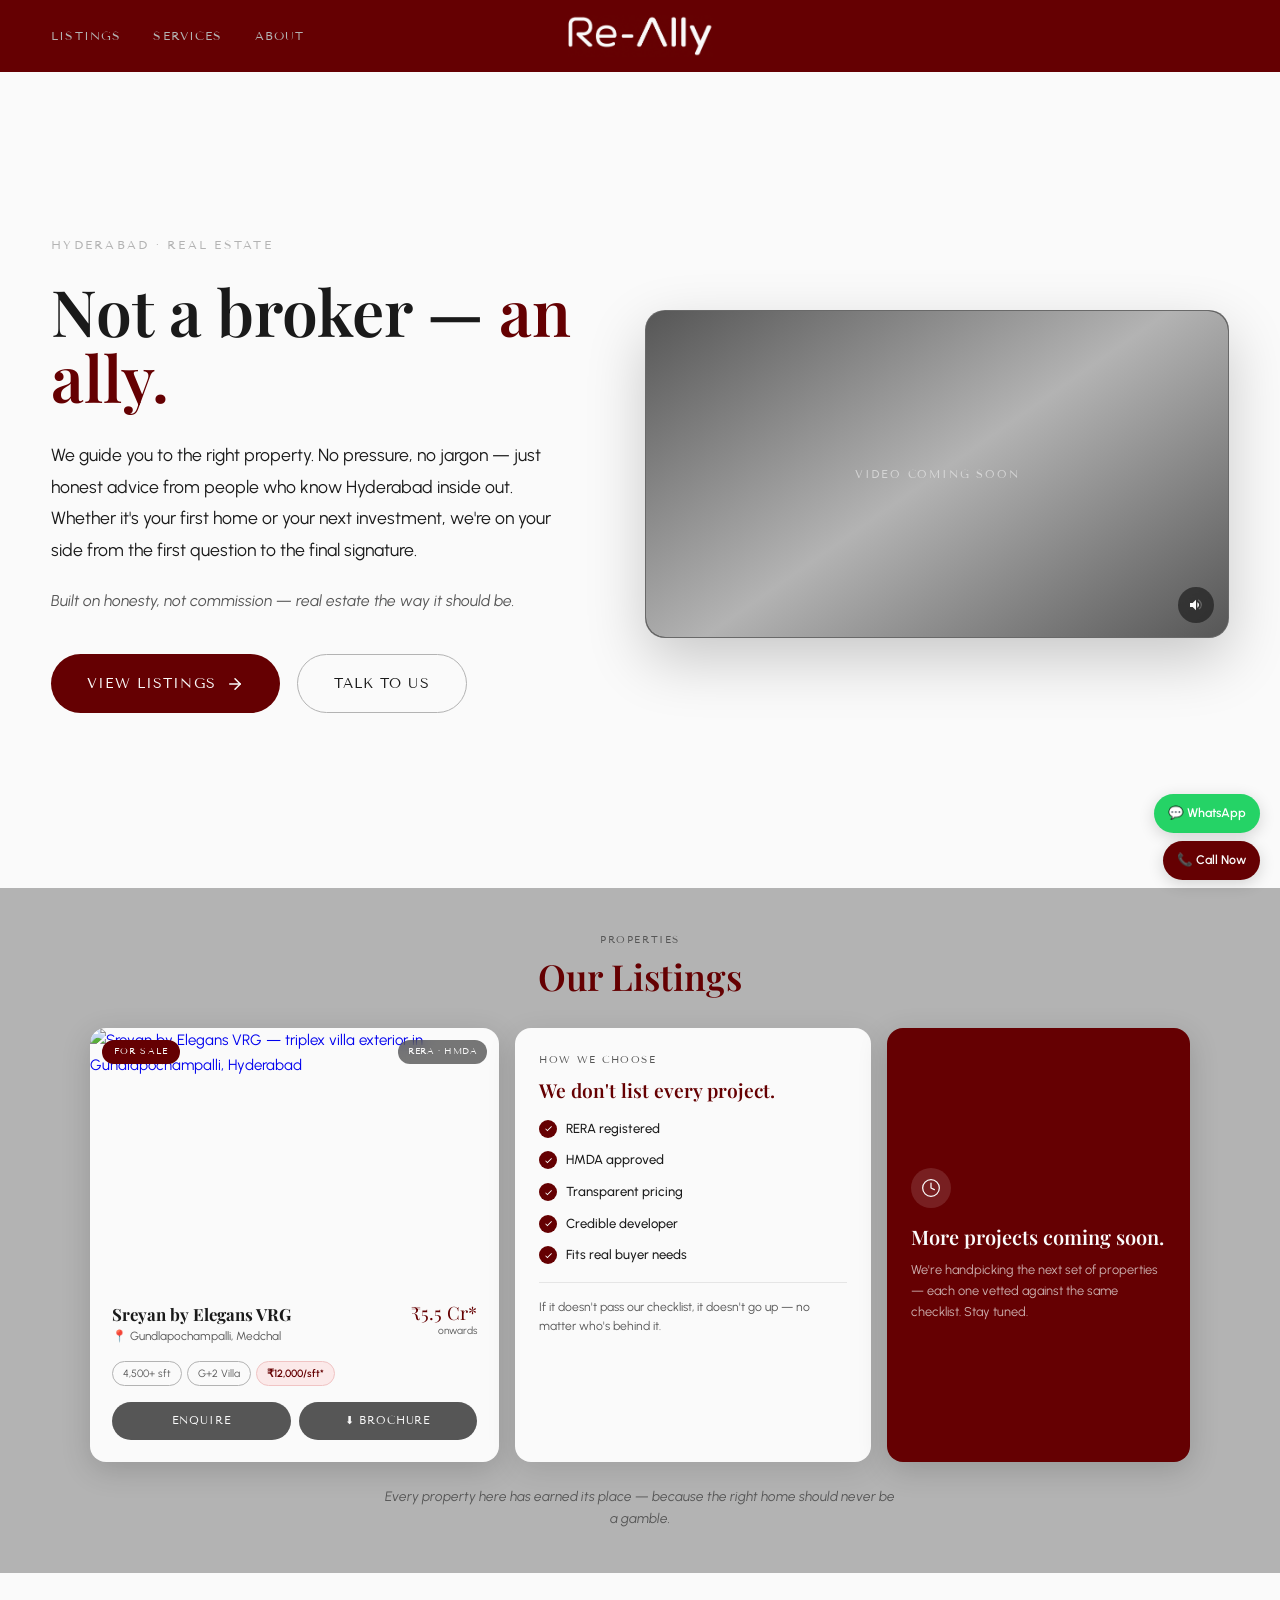
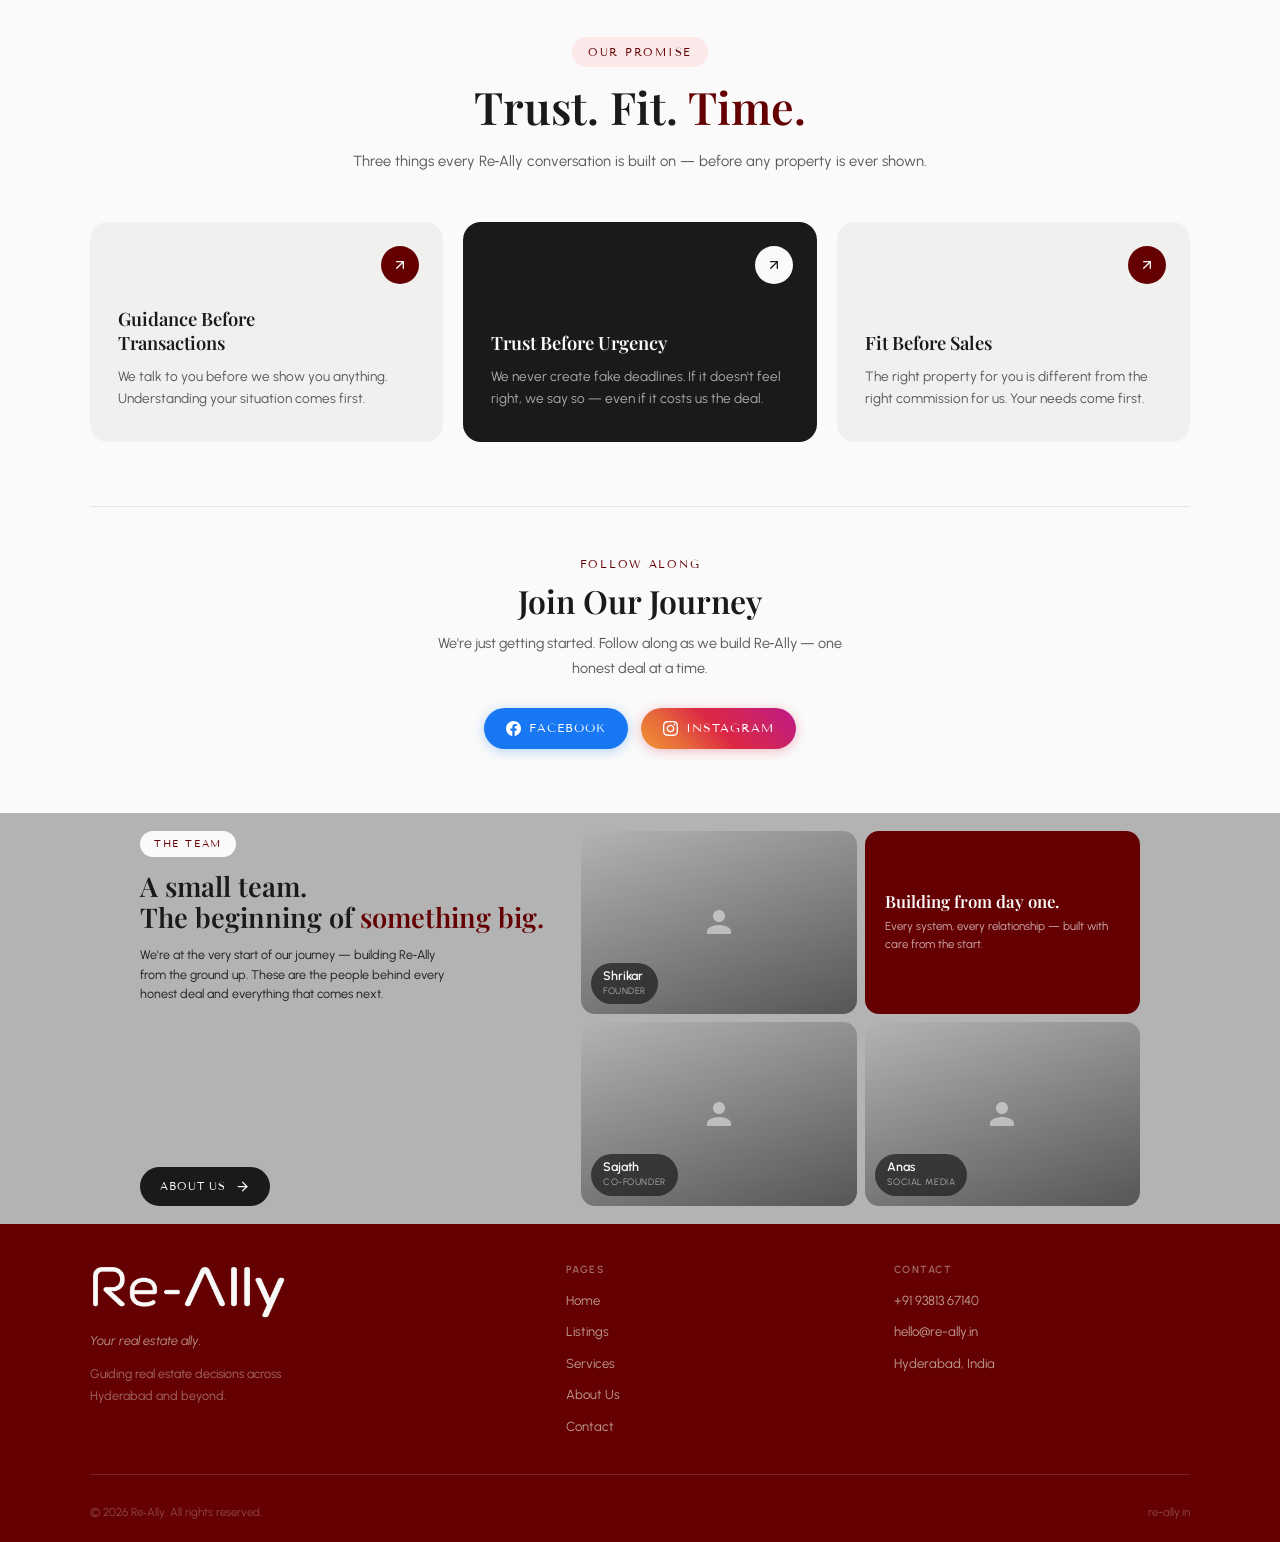
==== commit 8a4d5225: "Add files via upload" ====
--- a/index.html
+++ b/index.html
@@ -163,7 +163,6 @@
       <a href="about.html" class="nav-link">About</a>
     </div>
     <a href="index.html" class="nav-logo" style="position:absolute;left:50%;transform:translateX(-50%);"><img src="logo.png" alt="Re-Ally" style="height:42px;display:block;" /></a>
-    <a href="contact.html" class="nav-cta" style="color:#b3b3b3;background:rgba(179,179,179,0.15);border:1px solid rgba(179,179,179,0.3);">Contact Us</a>
   </nav>
 
   <!-- MOBILE DRAWER -->
@@ -185,7 +184,7 @@
         <!-- LEFT: Text -->
         <div class="hero-text-col">
           <span style="color:#b3b3b3;font-size:0.78rem;letter-spacing:0.18em;text-transform:uppercase;font-family:'Tenor Sans',sans-serif;display:block;margin-bottom:1.4rem;">Hyderabad · Real Estate</span>
-          <h1 style="color:#650002;font-family:'Playfair Display',Georgia,serif;font-size:clamp(2.8rem,5vw,4.6rem);line-height:1.04;margin:0 0 1.75rem;font-weight:600;">Not a broker — an ally.</h1>
+          <h1 style="color:#1a1a1a;font-family:'Playfair Display',Georgia,serif;font-size:clamp(2.8rem,5vw,4.6rem);line-height:1.04;margin:0 0 1.75rem;font-weight:600;">Not a broker — <span style="color:#650002;">an ally.</span></h1>
           <p style="color:#1a1a1a;font-size:1.1rem;line-height:1.8;margin:0 0 1.4rem;max-width:520px;">We guide you to the right property. No pressure, no jargon — just honest advice from people who know Hyderabad inside out. Whether it's your first home or your next investment, we're on your side from the first question to the final signature.</p>
           <p style="color:#565656;font-size:0.98rem;line-height:1.65;margin:0 0 2.5rem;font-style:italic;max-width:480px;">Built on honesty, not commission — real estate the way it should be.</p>
           <div style="display:flex;gap:1.1rem;flex-wrap:wrap;">
@@ -201,13 +200,14 @@
 
         <!-- RIGHT: Video 16:9 -->
         <div id="heroVideoBox" class="hero-video-col" style="aspect-ratio:16/9;background:#565656;border-radius:20px;border:1px solid rgba(179,179,179,0.2);position:relative;overflow:hidden;box-shadow:0 22px 60px rgba(0,0,0,0.2);">
-          <video muted playsinline loop style="width:100%;height:100%;object-fit:cover;display:block;"></video>
+          <video id="heroVideo" autoplay muted playsinline loop style="width:100%;height:100%;object-fit:cover;display:block;"></video>
           <div class="hero-video-placeholder" style="position:absolute;inset:0;display:flex;flex-direction:column;align-items:center;justify-content:center;background:linear-gradient(145deg,#565656,#b3b3b3,#565656);border-radius:20px;">
-            <div style="width:82px;height:82px;background:rgba(250,250,250,0.92);border-radius:50%;display:flex;align-items:center;justify-content:center;box-shadow:0 6px 24px rgba(0,0,0,0.25);margin-bottom:1.2rem;">
-              <svg viewBox="0 0 24 24" style="width:30px;height:30px;fill:#650002;margin-left:5px;"><path d="M8 5v14l11-7z"/></svg>
-            </div>
-            <span style="font-family:'Tenor Sans',sans-serif;font-size:0.7rem;letter-spacing:0.16em;text-transform:uppercase;color:rgba(250,250,250,0.5);">Property tours · Coming soon</span>
-          </div>
+            <span style="font-family:'Tenor Sans',sans-serif;font-size:0.7rem;letter-spacing:0.16em;text-transform:uppercase;color:rgba(250,250,250,0.55);">Video Coming Soon</span>
+          </div>
+          <button id="muteBtn" onclick="toggleMute()" aria-label="Toggle sound" style="position:absolute;bottom:14px;right:14px;width:36px;height:36px;border-radius:50%;background:rgba(26,26,26,0.65);border:none;display:flex;align-items:center;justify-content:center;cursor:pointer;z-index:3;backdrop-filter:blur(6px);">
+            <svg id="muteIconOn" viewBox="0 0 24 24" style="width:16px;height:16px;fill:#fafafa;display:block;"><path d="M16.5 12c0-1.77-1.02-3.29-2.5-4.03v8.05c1.48-.73 2.5-2.25 2.5-4.02zM3 9v6h4l5 5V4L7 9H3z"/><path d="M19 12c0 2.39-1.37 4.47-3.36 5.49l1.21 1.21A8.96 8.96 0 0021 12c0-3.93-2.5-7.27-6-8.5v2.06c2.34 1.11 4 3.49 4 6.44z" opacity=".25"/></svg>
+            <svg id="muteIconOff" viewBox="0 0 24 24" style="width:16px;height:16px;fill:#fafafa;display:none;"><path d="M3 9v6h4l5 5V4L7 9H3zm13.5 3c0-1.77-1.02-3.29-2.5-4.03v8.05c1.48-.73 2.5-2.25 2.5-4.02zM14 3.23v2.06c2.89.86 5 3.54 5 6.71s-2.11 5.85-5 6.71v2.06c4.01-.91 7-4.49 7-8.77S18.01 4.14 14 3.23z"/></svg>
+          </button>
         </div>
 
       </div>
@@ -279,6 +279,7 @@
           </div>
 
         </div>
+        <p class="listings-tagline" style="text-align:center;color:#565656;font-size:0.85rem;font-style:italic;margin:1.5rem auto 0;max-width:520px;line-height:1.55;">Every property here has earned its place — because the right home should never be a gamble.</p>
       </div>
     </div>
 
@@ -439,13 +440,17 @@
 
   <script>
     function toggleMenu(){var d=document.getElementById('mobileDrawer');d.style.display=d.style.display==='flex'?'none':'flex';document.body.style.overflow=d.style.display==='flex'?'hidden':'';}
+    function toggleMute(){var v=document.getElementById('heroVideo'),on=document.getElementById('muteIconOn'),off=document.getElementById('muteIconOff');if(!v)return;v.muted=!v.muted;on.style.display=v.muted?'block':'none';off.style.display=v.muted?'none':'block';}
     document.addEventListener('DOMContentLoaded',function(){
       document.querySelectorAll('#mobileDrawer a').forEach(function(l){l.addEventListener('click',function(){document.getElementById('mobileDrawer').style.display='none';document.body.style.overflow='';});});
       if(window.innerWidth<=768){
-        var hw=document.getElementById('howWeChooseHome');
-        if(hw)hw.style.display='none';
-        var tr=document.getElementById('teamRow');
-        if(tr){tr.style.flexWrap='nowrap';tr.style.overflowX='auto';tr.style.justifyContent='flex-start';}
+        // Move "About Us" button after the bento grid on mobile
+        var aboutBtn=document.querySelector('.team-about-btn');
+        var bentoGrid=document.querySelector('.bento-grid');
+        var teamBento=document.querySelector('.team-bento');
+        if(aboutBtn && bentoGrid && teamBento){
+          teamBento.appendChild(aboutBtn);
+        }
       }
     });
   </script>
--- a/css/mobile.css
+++ b/css/mobile.css
@@ -1,29 +1,33 @@
 /* ==============================================
-   RE-ALLY — MOBILE STYLESHEET (v3.1)
-   Phone-only (max-width 768px)
+   RE-ALLY — MOBILE STYLESHEET (v4.0)
+   Phone-only redesign (max-width 768px)
    ============================================== */
 
 @media (max-width: 768px) {
 
-  /* ---------- NAV ---------- */
+  /* ---------- GLOBAL TOKENS ---------- */
+  /* Unified vertical rhythm: 24px between major sections */
+  body {
+    padding-bottom: 64px !important;
+  }
+
+  /* ---------- NAV (uniform across all pages, no Contact pill) ---------- */
   nav {
     height: 56px !important;
     padding: 0 4% !important;
-  }
-  .nav-logo-img, nav img { height: 24px !important; }
+    justify-content: space-between !important;
+  }
+  .nav-logo-img, nav img, nav .nav-logo img {
+    height: 28px !important;
+  }
   #hamburgerBtn span { width: 20px !important; height: 1.5px !important; }
-  nav a[href="contact.html"] {
-    font-size: 0.55rem !important;
-    padding: 5px 11px !important;
-    letter-spacing: 0.06em !important;
-  }
-
-  /* ---------- MOBILE DRAWER — full-screen RED, left-align ---------- */
+  /* Hide desktop links on mobile (drawer takes over) */
+  #desktopLinks { display: none !important; }
+
+  /* ---------- MOBILE DRAWER — full-screen red, left-aligned ---------- */
   #mobileDrawer {
     top: 56px !important;
-    left: 0 !important;
-    right: 0 !important;
-    bottom: 0 !important;
+    left: 0 !important; right: 0 !important; bottom: 0 !important;
     background: #650002 !important;
     padding: 2rem 8% !important;
     align-items: flex-start !important;
@@ -31,7 +35,7 @@
   #mobileDrawer a {
     color: #fafafa !important;
     font-family: 'Tenor Sans', sans-serif !important;
-    font-size: 1.05rem !important;
+    font-size: 1rem !important;
     letter-spacing: 0.16em !important;
     text-transform: uppercase !important;
     padding: 1rem 0 !important;
@@ -42,383 +46,508 @@
   }
   #mobileDrawer a[href="sreyan.html"] {
     color: rgba(250,250,250,0.6) !important;
-    font-size: 0.8rem !important;
+    font-size: 0.78rem !important;
     padding-left: 1.25rem !important;
   }
-  /* Contact CTA inside drawer — keep red+cream styling but with cream bg on red drawer */
   #mobileDrawer a:last-child {
     background: #fafafa !important;
     color: #650002 !important;
     margin-top: 1.75rem !important;
     border-radius: 30px !important;
     border-bottom: none !important;
-    padding: 13px 28px !important;
+    padding: 12px 28px !important;
     text-align: center !important;
     width: fit-content !important;
     align-self: flex-start !important;
-    font-size: 0.8rem !important;
-  }
-
-  /* ---------- HERO — REORDER: H1 -> VIDEO -> TEXT -> BUTTON ---------- */
+    font-size: 0.78rem !important;
+    letter-spacing: 0.14em !important;
+  }
+
+  /* ============================================
+     ===== HOME PAGE (index.html) ===============
+     ============================================ */
+
+  /* ---------- HERO ---------- */
   .hero {
-    padding: 70px 4% 32px !important;
+    padding: 76px 4% 24px !important;
     min-height: auto !important;
     text-align: center !important;
   }
   .hero-split {
-    display: flex !important;
-    flex-direction: column !important;
-    gap: 1.1rem !important;
-    grid-template-columns: none !important;
-  }
-  /* The text column itself becomes flex so children can be reordered */
-  .hero-text-col {
+    display: grid !important;
+    grid-template-areas:
+      "h1"
+      "video"
+      "text"
+      "btn" !important;
+    grid-template-columns: 1fr !important;
+    gap: 0 !important;
+  }
+  .hero-text-col { display: contents !important; }
+
+  /* Hide the "Hyderabad · Real Estate" pill on mobile */
+  .hero-text-col > span:first-child { display: none !important; }
+
+  /* H1 — uppercase, centered, "an ally" red, rest black */
+  .hero-text-col h1 {
+    grid-area: h1;
+    font-family: 'Playfair Display', Georgia, serif !important;
+    font-size: clamp(1.4rem, 6.5vw, 1.85rem) !important;
+    font-weight: 600 !important;
+    line-height: 1.18 !important;
+    margin: 0 0 1rem !important;
+    text-align: center !important;
+    text-transform: uppercase !important;
+    letter-spacing: 0 !important;
+    color: #1a1a1a !important;
+    padding: 0 4% !important;
+  }
+  .hero-text-col h1 span { color: #650002 !important; }
+
+  /* Video — centered, slightly smaller (not full width) */
+  .hero-video-col, #heroVideoBox {
+    grid-area: video;
+    aspect-ratio: 16/10 !important;
+    width: 88% !important;
+    max-width: 380px !important;
+    margin: 0 auto 1.1rem !important;
+    border-radius: 14px !important;
+    box-shadow: 0 12px 32px rgba(0,0,0,0.16) !important;
+  }
+  /* Hide the play button placeholder content (still visible as soft gradient if no video) */
+  .hero-video-placeholder { border-radius: 14px !important; }
+
+  /* First paragraph */
+  .hero-text-col p:nth-of-type(1) {
+    grid-area: text;
+    font-size: 0.82rem !important;
+    line-height: 1.55 !important;
+    margin: 0 auto 1.1rem !important;
+    max-width: 92% !important;
+    text-align: center !important;
+    color: #1a1a1a !important;
+  }
+  /* Hide italic tagline on mobile */
+  .hero-text-col p:nth-of-type(2) { display: none !important; }
+
+  /* Hide "View Listings" button — only "Talk to Us" remains */
+  .hero-text-col > div[style*="flex-wrap"] {
+    grid-area: btn;
+    justify-content: center !important;
+    gap: 0 !important;
+  }
+  .hero-text-col > div[style*="flex-wrap"] > a.hero-btn-primary {
+    display: none !important;
+  }
+  .hero-text-col > div[style*="flex-wrap"] > a.hero-btn-secondary {
+    padding: 11px 26px !important;
+    font-size: 0.7rem !important;
+    letter-spacing: 0.1em !important;
+    background: #650002 !important;
+    color: #fafafa !important;
+    border: none !important;
+  }
+
+  /* ---------- LISTINGS SECTION ---------- */
+  .listings-sec {
+    padding: 36px 4% !important;
+    background: #b3b3b3 !important;
+    text-align: center !important;
+  }
+  .listings-inner { padding: 0 !important; }
+  /* Properties label (Tenor uppercase already) */
+  .listings-sec > div > div:first-child {
+    margin-bottom: 1.1rem !important;
+  }
+  /* Section H2 — full caps */
+  .listings-sec h2 {
+    font-size: 1.25rem !important;
+    text-transform: uppercase !important;
+    letter-spacing: 0.02em !important;
+    text-align: center !important;
+    margin: 0 0 1.2rem !important;
+  }
+
+  /* Listings grid: 3 cards stacked, each at 16:10-ish */
+  .listings-grid {
+    display: grid !important;
+    grid-template-columns: 1fr !important;
+    gap: 0.85rem !important;
+    align-items: stretch !important;
+  }
+
+  /* === Sreyan card (16:9 image, only Enquire button) === */
+  .listing-card { border-radius: 14px !important; overflow: hidden !important; }
+  .listing-card-img { aspect-ratio: 16/9 !important; }
+  /* The Sreyan card's body */
+  .listings-grid > a.listing-card-link > .listing-card > div:last-child,
+  .listings-grid > a.listing-card-link > .listing-card > .listing-card-body {
+    padding: 0.9rem 1rem 1rem !important;
+  }
+  /* Hide the Brochure button — keep only Enquire */
+  .listings-grid .listing-card a[download] { display: none !important; }
+  /* Make Enquire button full width */
+  .listings-grid .listing-card a:not([download]):not(.listing-card-link) {
+    width: 100% !important;
+    text-align: center !important;
+    grid-column: 1 / -1 !important;
+  }
+  /* Listing card buttons row → single column */
+  .listings-grid .listing-card div[style*="grid-template-columns"] {
+    grid-template-columns: 1fr !important;
+  }
+
+  /* === How We Choose card (5:3, left-aligned list) === */
+  .listings-grid > .prop-box:nth-child(2) {
+    aspect-ratio: auto !important;
+    padding: 1rem 1.1rem !important;
+    border-radius: 14px !important;
+    background: #fafafa !important;
+    text-align: left !important;
+  }
+  .listings-grid > .prop-box:nth-child(2) span {
+    font-size: 0.55rem !important;
+    letter-spacing: 0.14em !important;
+  }
+  .listings-grid > .prop-box:nth-child(2) h3 {
+    font-size: 0.95rem !important;
+    line-height: 1.25 !important;
+    margin: 0.5rem 0 0.85rem !important;
+    text-align: left !important;
+  }
+  /* Checklist items - left aligned with proper spacing */
+  .listings-grid > .prop-box:nth-child(2) > div[style*="flex-direction:column"] {
+    gap: 0.55rem !important;
+  }
+  .listings-grid > .prop-box:nth-child(2) > div[style*="flex-direction:column"] > div {
+    justify-content: flex-start !important;
+  }
+  .listings-grid > .prop-box:nth-child(2) > div[style*="flex-direction:column"] > div span {
+    font-size: 0.78rem !important;
+    text-align: left !important;
+  }
+  .listings-grid > .prop-box:nth-child(2) > div[style*="flex-direction:column"] > div > div {
+    width: 16px !important;
+    height: 16px !important;
+  }
+  .listings-grid > .prop-box:nth-child(2) > div[style*="flex-direction:column"] > div svg {
+    width: 8px !important; height: 8px !important;
+  }
+  .listings-grid > .prop-box:nth-child(2) > p {
+    font-size: 0.7rem !important;
+    line-height: 1.5 !important;
+    margin: 0.85rem 0 0 !important;
+    padding-top: 0.7rem !important;
+    text-align: left !important;
+  }
+
+  /* === More projects coming soon card (4:4 / 1:1, content centered) === */
+  .listings-grid > .prop-box:nth-child(3) {
+    aspect-ratio: 1/1 !important;
+    padding: 1.1rem 1rem !important;
+    border-radius: 14px !important;
+    background: #650002 !important;
     display: flex !important;
     flex-direction: column !important;
     align-items: center !important;
-    gap: 0;
-  }
-  /* Pill label */
-  .hero-text-col > span:first-child {
-    order: 1;
-    font-size: 0.6rem !important;
-    margin-bottom: 0.7rem !important;
-    letter-spacing: 0.16em !important;
-  }
-  /* H1 — uppercase, single line, then video */
-  .hero-text-col h1 {
-    order: 2;
-    color: #650002 !important;
-    font-family: 'Playfair Display', Georgia, serif !important;
-    font-size: 1.55rem !important;
-    font-weight: 600 !important;
-    line-height: 1.15 !important;
-    margin: 0 0 0.85rem !important;
-    text-transform: uppercase !important;
-    letter-spacing: 0.01em !important;
-    white-space: nowrap !important;
-  }
-  .hero-text-col h1 br { display: none !important; }
-  /* First paragraph */
-  .hero-text-col p:nth-of-type(1) {
-    order: 4;
-    font-size: 0.85rem !important;
-    line-height: 1.6 !important;
-    margin: 0 auto 0.85rem !important;
-    max-width: 92% !important;
-    text-align: center !important;
-  }
-  /* Italic tagline */
-  .hero-text-col p:nth-of-type(2) {
-    order: 5;
+    justify-content: center !important;
+    text-align: center !important;
+  }
+  .listings-grid > .prop-box:nth-child(3) > div:first-child {
+    width: 38px !important;
+    height: 38px !important;
+    margin: 0 auto 0.75rem !important;
+  }
+  .listings-grid > .prop-box:nth-child(3) > div:first-child svg {
+    width: 18px !important; height: 18px !important;
+  }
+  .listings-grid > .prop-box:nth-child(3) h3 {
+    font-size: 1rem !important;
+    line-height: 1.2 !important;
+    margin: 0 0 0.5rem !important;
+    text-align: center !important;
+    color: #fafafa !important;
+  }
+  .listings-grid > .prop-box:nth-child(3) p {
+    font-size: 0.7rem !important;
+    line-height: 1.5 !important;
+    text-align: center !important;
+    margin: 0 !important;
+  }
+
+  /* The centered 1-line tagline */
+  .listings-tagline {
     font-size: 0.78rem !important;
-    line-height: 1.55 !important;
-    margin: 0 auto 1.25rem !important;
+    line-height: 1.5 !important;
+    margin: 1.1rem auto 0 !important;
     max-width: 88% !important;
-    text-align: center !important;
-  }
-  /* Buttons last */
-  .hero-text-col > div[style*="flex-wrap"] {
-    order: 6;
-    justify-content: center !important;
-    gap: 0.7rem !important;
-  }
-  .hero-btn-primary, .hero-btn-secondary {
-    padding: 11px 22px !important;
-    font-size: 0.66rem !important;
-    letter-spacing: 0.08em !important;
-  }
-  .hero-btn-primary svg, .hero-btn-secondary svg {
-    width: 14px !important;
-    height: 14px !important;
-  }
-  /* Video — order 3 (between h1 and text) */
-  .hero-video-col, #heroVideoBox {
-    order: 3;
-    aspect-ratio: 16/10 !important;
-    width: 100% !important;
-    margin: 0 0 1.25rem !important;
-    border-radius: 16px !important;
-    box-shadow: 0 14px 36px rgba(0,0,0,0.16) !important;
-  }
-  /* Re-parent the video INTO the text column visually using order on the parent */
-  /* The hero-split has 2 columns: text & video. Reorder them so text comes first, but inside text col we already ordered h1->video isn't possible directly. So instead: make the SPLIT flex-direction column and order both children of the split, then re-order the text col's internal children to bring h1 up, and place video between h1 and p */
-  /* Easier solution: order on the split */
-  .hero-split > .hero-text-col { order: 1; }
-  .hero-split > .hero-video-col,
-  .hero-split > #heroVideoBox { order: 2; }
-
-  /* Since text and video are siblings, we can't physically interleave them.
-     SOLUTION: put video ABOVE everything except H1.
-     But that means moving things around within columns isn't possible.
-     PROPER SOLUTION: use grid with named areas */
-  .hero-split {
-    display: grid !important;
-    grid-template-areas:
-      "label"
-      "h1"
-      "video"
-      "text1"
-      "text2"
-      "btns" !important;
-    grid-template-columns: 1fr !important;
-    gap: 0 !important;
-  }
-  .hero-text-col {
-    display: contents !important;
-  }
-  .hero-text-col > span:first-child { grid-area: label; }
-  .hero-text-col h1 { grid-area: h1; }
-  .hero-video-col, #heroVideoBox { grid-area: video; }
-  .hero-text-col p:nth-of-type(1) { grid-area: text1; }
-  .hero-text-col p:nth-of-type(2) { grid-area: text2; }
-  .hero-text-col > div[style*="flex-wrap"] { grid-area: btns; }
-
-  /* ---------- LISTINGS — Sreyan on top + 2 swipe cards below ---------- */
-  .listings-sec { padding: 28px 0 !important; text-align: center !important; }
-  .listings-sec > div:first-child { margin: 0 4% 1rem !important; }
-  .listings-sec h2 { font-size: 1.2rem !important; text-align: center !important; }
-  .listings-sec > div:first-child span { font-size: 0.58rem !important; }
-
-  /* Listings grid: stack Sreyan, then 2-card swipe row */
-  .listings-grid {
-    display: grid !important;
-    grid-template-columns: 1fr !important;
-    gap: 0.75rem !important;
-    padding: 0 4% !important;
-  }
-  /* Sreyan card — smaller, full width but compact */
-  .listings-grid > a.listing-card-link {
-    order: 1;
-    max-width: 92% !important;
-    margin: 0 auto !important;
-  }
-  .listing-card-img { aspect-ratio: 16/9 !important; }
-  .listing-card-body, .listing-card > div:last-child { padding: 0.85rem 1rem 1rem !important; }
-  .listing-card { border-radius: 14px !important; }
-
-  /* Wrap the 2 other cards in a swipe row */
-  .listings-grid > .prop-box {
-    order: 2;
-    flex-shrink: 0 !important;
-    width: 72vw !important;
-    max-width: 260px !important;
-    scroll-snap-align: center;
-    padding: 1.1rem 1rem !important;
-    border-radius: 14px !important;
-  }
-  /* Container hack: turn grid into a wrapper that has Sreyan as first row,
-     then a flex swipe row for the 2 prop-boxes. We can't add a wrapper without HTML edit.
-     Workaround: use display:grid with first item full-width, then for the remaining children flow into a horizontal scroll row. CSS can't do that natively. ALT: keep them stacked but tiny. */
-  /* Final solution: hide #howWeChooseHome on mobile, keep only Sreyan + Coming Soon. OR show both stacked smaller. */
-  /* Per user request: Sreyan top + 2 swipe. Best CSS-only approach: */
-  .listings-grid {
-    display: flex !important;
-    flex-direction: column !important;
-    gap: 0.85rem !important;
-  }
-  /* Create the swipe row by using a flex container around prop-boxes */
-  /* Without HTML wrapper we can't, so use this approach: */
-  /* Sreyan = full width row 1. Then both prop-boxes side-by-side with horizontal scroll using flex-wrap:nowrap on a sub-container... still need wrapper. */
-  /* CLEANEST WITHOUT HTML CHANGE: render all 3 in a column, but make the 2 prop-boxes smaller and side-by-side using nth-child positioning. */
-
-  /* Stronger override: layout becomes Sreyan on top full, then 2 boxes as a 2-column row */
-  .listings-grid {
-    display: grid !important;
-    grid-template-columns: 1fr 1fr !important;
-    gap: 0.7rem !important;
-  }
-  .listings-grid > a.listing-card-link {
-    grid-column: 1 / -1 !important; /* spans both cols */
-  }
-  .listings-grid > .prop-box {
-    width: 100% !important;
-    max-width: none !important;
-    padding: 1rem 0.85rem !important;
-    border-radius: 14px !important;
-  }
-  .listings-grid > .prop-box h3 { font-size: 0.95rem !important; }
-  .listings-grid > .prop-box span,
-  .listings-grid > .prop-box div span { font-size: 0.7rem !important; }
-  .listings-grid > .prop-box p { font-size: 0.7rem !important; }
-  .listings-grid > .prop-box svg { width: 14px !important; height: 14px !important; }
-
-  /* ---------- PROMISE — 3 cards 1:1 in 1 row, no swipe ---------- */
-  .promise-sec { padding: 28px 4% !important; text-align: center !important; }
-  .promise-sec > div:first-child {
-    text-align: center !important;
-    margin-bottom: 1rem !important;
-  }
-  .promise-sec h2 { font-size: 1.2rem !important; text-align: center !important; }
-
+    color: #565656 !important;
+    text-align: center !important;
+  }
+
+  /* ---------- OUR PROMISE ---------- */
+  /* The promise/journey wrapper */
+  div[style*="background:#fafafa;padding:64px"] {
+    padding: 36px 4% !important;
+  }
+  /* Label "Our Promise" — no box, black, full caps */
+  .promise-sec > div:first-child > span,
+  div[style*="background:#fafafa"] > div > div:first-child > span:first-child {
+    background: transparent !important;
+    color: #1a1a1a !important;
+    padding: 0 !important;
+    border: none !important;
+    border-radius: 0 !important;
+    text-transform: uppercase !important;
+    font-size: 0.65rem !important;
+    letter-spacing: 0.18em !important;
+    display: inline-block !important;
+    margin-bottom: 0.5rem !important;
+  }
+  /* Section H2 */
+  div[style*="background:#fafafa"] h2 {
+    font-size: 1.25rem !important;
+    text-transform: uppercase !important;
+    letter-spacing: 0.02em !important;
+    margin: 0 0 0.5rem !important;
+    text-align: center !important;
+  }
+  div[style*="background:#fafafa"] > div > div:first-child > p {
+    font-size: 0.78rem !important;
+    line-height: 1.5 !important;
+    margin: 0 auto 1.5rem !important;
+    max-width: 88% !important;
+    text-align: center !important;
+  }
+
+  /* Promise cards — 4:4 (1:1) compact, no swipe, content visible */
   .promise-grid {
     display: grid !important;
     grid-template-columns: 1fr 1fr 1fr !important;
-    gap: 4px !important;
-    border-radius: 14px !important;
-    overflow: hidden !important;
+    gap: 6px !important;
+    background: transparent !important;
+    border-radius: 0 !important;
+    overflow: visible !important;
   }
   .promise-card-new {
-    aspect-ratio: 1/1.05 !important;
-    padding: 0.45rem 0.3rem !important;
+    aspect-ratio: 1/1 !important;
+    padding: 0.55rem 0.4rem !important;
     min-height: auto !important;
     text-align: center !important;
     display: flex !important;
     flex-direction: column !important;
     justify-content: center !important;
     align-items: center !important;
-  }
+    border-radius: 10px !important;
+  }
+  /* Number/label inside promise card */
   .promise-card-new > span,
   .promise-card-new > div:first-child {
-    font-size: 0.7rem !important;
-    margin-bottom: 0.2rem !important;
+    font-size: 0.58rem !important;
+    margin-bottom: 0.3rem !important;
+    opacity: 0.55 !important;
+    letter-spacing: 0.1em !important;
   }
   .promise-card-new h3 {
-    font-size: 0.6rem !important;
+    font-size: 0.58rem !important;
     line-height: 1.15 !important;
     text-align: center !important;
-    margin: 0 0 0.2rem !important;
+    margin: 0 0 0.25rem !important;
+    font-weight: 600 !important;
+    text-transform: uppercase !important;
+    letter-spacing: 0.04em !important;
   }
   .promise-card-new p {
-    font-size: 0.48rem !important;
+    font-size: 0.5rem !important;
     line-height: 1.3 !important;
     text-align: center !important;
     margin: 0 !important;
     max-width: 100% !important;
-  }
-
-  /* ---------- JOURNEY / SOCIAL ---------- */
-  .journey-sec { padding: 24px 4% !important; text-align: center !important; }
-  .journey-sec h2 { font-size: 1.2rem !important; }
-  .journey-sec p { font-size: 0.8rem !important; }
-
-  /* ---------- TEAM — round photos centered, no "Building" card ---------- */
-  .team-section { padding: 22px 4% !important; text-align: center !important; }
+    display: block !important;
+  }
+
+  /* ---------- JOURNEY / SOCIAL SECTION ---------- */
+  .journey-sec, div[style*="background:#fafafa"] .journey-sec {
+    padding-top: 36px !important;
+    padding-bottom: 0 !important;
+  }
+  .journey-sec h2 { font-size: 1.2rem !important; text-transform: uppercase !important; }
+  .journey-sec p { font-size: 0.78rem !important; }
+
+  /* ============================================
+     ===== TEAM SECTION ==========================
+     ============================================ */
+  .team-section {
+    padding: 36px 4% !important;
+    text-align: center !important;
+  }
   .team-bento {
     grid-template-columns: 1fr !important;
-    gap: 0.5rem !important;
-    text-align: center !important;
-  }
-  .team-bento > div:first-child {
-    text-align: center !important;
-  }
+    gap: 1rem !important;
+    text-align: center !important;
+  }
+  /* "The Team" label — plain black text, no box */
+  .team-bento > div:first-child > span,
+  .team-bento span[class*="pill"],
+  .team-bento span[style*="background"] {
+    background: transparent !important;
+    color: #1a1a1a !important;
+    padding: 0 !important;
+    border: none !important;
+    border-radius: 0 !important;
+    text-transform: uppercase !important;
+    font-size: 0.65rem !important;
+    letter-spacing: 0.18em !important;
+    margin-bottom: 0.5rem !important;
+    display: inline-block !important;
+  }
+  /* H2 — 2 lines centered, no <br> hidden anymore */
   .team-bento h2 {
-    font-size: 1.1rem !important;
-    line-height: 1.2 !important;
-    margin: 0 0 0.4rem !important;
-    text-align: center !important;
-  }
-  .team-bento h2 br { display: none !important; }
+    font-size: 1.2rem !important;
+    line-height: 1.25 !important;
+    margin: 0 0 0.5rem !important;
+    text-align: center !important;
+    text-transform: none !important;
+  }
+  .team-bento h2 br { display: inline !important; }
   .team-bento p {
-    font-size: 0.74rem !important;
+    font-size: 0.78rem !important;
     line-height: 1.5 !important;
     max-width: 92% !important;
-    margin: 0 auto 0.6rem !important;
-    text-align: center !important;
-  }
-  .team-about-btn {
-    margin: 0.6rem auto 0 !important;
-    padding: 8px 16px !important;
-    font-size: 0.58rem !important;
-  }
-
-  /* Bento grid: 3 small round photos in 1 row */
+    margin: 0 auto 1.25rem !important;
+    text-align: center !important;
+  }
+
+  /* Bento grid: 3 person cards side-by-side, NO spacing, same size */
   .bento-grid {
     display: grid !important;
     grid-template-columns: 1fr 1fr 1fr !important;
-    gap: 0.5rem !important;
-    margin-top: 0.85rem !important;
-    padding: 0 8% !important;
-  }
-  /* Hide the red "Building from day one" card */
+    gap: 0 !important;
+    margin: 1rem 0 0 !important;
+    padding: 0 !important;
+  }
+  /* Hide "Building from day one" red card */
   .bento-card[style*="#650002"] { display: none !important; }
-  /* Each bento card = round photo on top + name/role below (flow content) */
+  /* Each person card — same size, no spacing */
   .bento-card {
-    aspect-ratio: auto !important;
+    aspect-ratio: 1/1 !important;
+    background: linear-gradient(160deg, #b3b3b3, #565656) !important;
+    border-radius: 0 !important;
+    overflow: hidden !important;
+    position: relative !important;
+    padding: 0 !important;
+    margin: 0 !important;
+    box-shadow: none !important;
+    display: block !important;
+  }
+  /* Avatar SVG centered */
+  .bento-card > div:first-child {
+    width: 100% !important;
+    height: 100% !important;
     background: transparent !important;
-    overflow: visible !important;
     border-radius: 0 !important;
+    display: flex !important;
+    align-items: center !important;
+    justify-content: center !important;
+    margin: 0 !important;
+    padding-top: 0 !important;
+  }
+  .bento-card svg[viewBox="0 0 24 24"] {
+    width: 32px !important;
+    height: 32px !important;
+    margin-bottom: 2.5rem !important;
+  }
+  /* Name + role pill — flow at bottom */
+  .bento-card > div[style*="position:absolute"] {
+    position: absolute !important;
+    bottom: 8px !important;
+    left: 50% !important;
+    transform: translateX(-50%) !important;
+    background: transparent !important;
+    backdrop-filter: none !important;
+    padding: 0 !important;
+    text-align: center !important;
+    display: block !important;
+    width: 90% !important;
+  }
+  .bento-card > div[style*="position:absolute"] > div:first-child {
+    color: #fafafa !important;
+    font-size: 0.7rem !important;
+    font-weight: 600 !important;
+    line-height: 1.15 !important;
+    margin-bottom: 1px !important;
+    font-family: 'Playfair Display', Georgia, serif !important;
+  }
+  .bento-card > div[style*="position:absolute"] > div:last-child {
+    color: rgba(250,250,250,0.7) !important;
+    font-size: 0.5rem !important;
+    letter-spacing: 0.08em !important;
+    line-height: 1.15 !important;
+    text-transform: uppercase !important;
+  }
+  /* About Us button — below the team cards */
+  .team-about-btn {
+    margin: 1.25rem auto 0 !important;
+    padding: 10px 22px !important;
+    font-size: 0.66rem !important;
+    letter-spacing: 0.1em !important;
+  }
+  /* Move bento grid above the button (reorder) */
+  .team-bento {
     display: flex !important;
     flex-direction: column !important;
     align-items: center !important;
-    padding: 0 !important;
-  }
-  /* The inner photo container = the round circle */
-  .bento-card > div:first-child {
-    width: 56px !important;
-    height: 56px !important;
-    aspect-ratio: 1/1 !important;
-    border-radius: 50% !important;
-    background: linear-gradient(160deg, #b3b3b3, #565656) !important;
-    display: flex !important;
+  }
+  .team-bento > div:first-child { order: 1; width: 100%; }
+  .team-bento > div:last-child { order: 2; width: 100%; }
+  /* Ensure about button is last (it's inside the first div, so the grid below first div) */
+  /* The button is in the text col with h2/p, so it'll naturally be above bento. We need: text col without button on top, button after bento. */
+  /* CSS-only approach: visually move button using order if it's inside flex parent */
+  /* Easier: leave structure, just style button with margin-top to position below the cards via JS-free trick: keep button hidden in top col, show clone... too complex. Instead just style: */
+  /* The current layout: team-bento has 2 children — text-col (with h2, p, button) + bento-grid. Order: text first then bento. User wants button AFTER bento. So: move button to be visually after bento by manipulating margin/order via JS would be best. */
+
+  /* ---------- FOOTER — 16:9 3-column horizontal ---------- */
+  footer {
+    padding: 24px 4% 16px !important;
+    text-align: left !important;
+  }
+  .footer-grid {
+    display: grid !important;
+    grid-template-columns: 1fr 1fr 1fr !important;
+    gap: 0.8rem !important;
+    text-align: left !important;
+    align-items: start !important;
+  }
+  .footer-grid > div { text-align: left !important; }
+  .footer-grid > div:first-child img {
+    height: 28px !important;
+    margin: 0 0 6px !important;
+  }
+  .f-tag { font-size: 0.62rem !important; margin: 0 0 4px !important; text-align: left !important; }
+  .f-desc { font-size: 0.58rem !important; line-height: 1.4 !important; text-align: left !important; max-width: 100% !important; margin: 0 !important; }
+  .footer-grid h4 {
+    font-size: 0.55rem !important;
+    margin: 0 0 0.4rem !important;
+    letter-spacing: 0.14em !important;
+    text-align: left !important;
+    color: #b3b3b3 !important;
+  }
+  .footer-grid ul { list-style: none !important; padding: 0 !important; margin: 0 !important; }
+  .footer-grid ul li { font-size: 0.62rem !important; margin-bottom: 0.3rem !important; line-height: 1.3 !important; }
+  .footer-grid a {
+    font-size: 0.62rem !important;
+    text-align: left !important;
+  }
+  .footer-bot {
+    flex-direction: row !important;
+    justify-content: space-between !important;
     align-items: center !important;
-    justify-content: center !important;
-    margin: 0 auto 0.4rem !important;
-    overflow: hidden !important;
-  }
-  /* Avatar SVG inside round photo */
-  .bento-card svg[viewBox="0 0 24 24"] {
-    width: 22px !important;
-    height: 22px !important;
-  }
-  /* Name + role — flow below the photo, centered, dark text on flint bg */
-  .bento-card > div[style*="position:absolute"] {
-    position: static !important;
-    background: transparent !important;
-    backdrop-filter: none !important;
-    transform: none !important;
-    margin: 0 !important;
-    padding: 0 !important;
-    text-align: center !important;
-    display: block !important;
-  }
-  .bento-card > div[style*="position:absolute"] > div:first-child {
-    color: #1a1a1a !important;
-    font-size: 0.68rem !important;
-    font-weight: 600 !important;
-    line-height: 1.1 !important;
-    margin-bottom: 1px !important;
-  }
-  .bento-card > div[style*="position:absolute"] > div:last-child {
-    color: #565656 !important;
-    font-size: 0.5rem !important;
-    letter-spacing: 0.06em !important;
-    line-height: 1.1 !important;
-  }
-
-  /* ---------- FOOTER — smaller ---------- */
-  footer { padding: 22px 4% 14px !important; text-align: center !important; }
-  .footer-grid {
-    grid-template-columns: 1fr !important;
-    gap: 1rem !important;
-    text-align: center !important;
-  }
-  .footer-grid > div { text-align: center !important; }
-  .footer-grid img {
-    margin: 0 auto 8px !important;
-    height: 32px !important;
-  }
-  .footer-grid h4 {
-    font-size: 0.6rem !important;
-    margin-bottom: 0.35rem !important;
-    letter-spacing: 0.14em !important;
-    text-align: center !important;
-  }
-  .footer-grid ul { list-style: none !important; padding: 0 !important; margin: 0 !important; }
-  .footer-grid ul li { font-size: 0.72rem !important; margin-bottom: 0.25rem !important; }
-  .footer-grid a, .f-desc, .f-tag {
-    font-size: 0.72rem !important;
-    text-align: center !important;
-  }
-  .f-tag { margin-bottom: 6px !important; }
-  .f-desc { font-size: 0.68rem !important; line-height: 1.5 !important; }
-  .footer-bot {
-    flex-direction: column !important;
-    gap: 3px !important;
-    align-items: center !important;
-    font-size: 0.6rem !important;
-    margin-top: 0.85rem !important;
+    gap: 6px !important;
+    font-size: 0.56rem !important;
+    margin-top: 0.9rem !important;
     padding-top: 0.7rem !important;
+    border-top: 1px solid rgba(179,179,179,0.2) !important;
+    flex-wrap: wrap !important;
   }
 
   /* ---------- FLOATING WHATSAPP / CALL ---------- */
@@ -428,25 +557,26 @@
     gap: 6px !important;
   }
   .float-btn {
-    font-size: 0.58rem !important;
-    padding: 8px 12px !important;
-  }
-
-  /* ---------- OTHER PAGES (kept compact from previous version) ---------- */
+    font-size: 0.6rem !important;
+    padding: 8px 13px !important;
+  }
+
+  /* ============================================
+     ===== OTHER PAGES (kept compact) ============
+     ============================================ */
   .ab-hero, .ct-hero, .ls-hero, .svc-hero {
-    padding-top: 70px !important;
+    padding-top: 76px !important;
     padding-bottom: 24px !important;
     text-align: center !important;
   }
   .ab-hero h1, .ct-hero h1, .ls-hero h1, .svc-hero h1 {
-    font-size: 1.55rem !important;
-    line-height: 1.18 !important;
+    font-size: 1.5rem !important;
+    line-height: 1.2 !important;
   }
   .ab-hero p, .ct-hero p, .ls-hero p, .svc-hero p {
-    font-size: 0.82rem !important;
-    text-align: center !important;
-  }
-
+    font-size: 0.8rem !important;
+    text-align: center !important;
+  }
   .ab-story, .ab-values, .ab-team, .ab-cta,
   .ct-main, .ct-info, .ls-body, .ls-next,
   .svc-cards, .svc-cta {
@@ -454,19 +584,20 @@
     padding-bottom: 24px !important;
   }
 
-  /* Services & About — horizontal swipe (keep from before) */
-  .svc-cards {
+  /* Services & About — horizontal swipe */
+  .svc-cards, .ab-values .grid {
     display: flex !important;
     gap: 0.6rem !important;
     overflow-x: auto !important;
     scroll-snap-type: x mandatory;
+    -webkit-overflow-scrolling: touch;
     padding: 0.5rem 4% 1rem !important;
     margin: 0 -4% !important;
     grid-template-columns: none !important;
     scrollbar-width: none;
   }
-  .svc-cards::-webkit-scrollbar { display: none; }
-  .svc-card {
+  .svc-cards::-webkit-scrollbar, .ab-values .grid::-webkit-scrollbar { display: none; }
+  .svc-card, .ab-values .val-card {
     flex-shrink: 0 !important;
     width: 80vw !important;
     max-width: 290px !important;
@@ -474,10 +605,7 @@
   }
 
   /* Listings page main card */
-  .ls-card {
-    grid-template-columns: 1fr !important;
-    border-radius: 14px !important;
-  }
+  .ls-card { grid-template-columns: 1fr !important; border-radius: 14px !important; }
   .ls-gallery .thumbs { display: none !important; }
   .ls-gallery .main-img { aspect-ratio: 16/9 !important; }
   .ls-detail { padding: 0.85rem 1rem 1rem !important; text-align: center !important; }
@@ -499,8 +627,6 @@
   .ls-qi-grid .qi b { font-size: 0.5rem !important; }
   .ls-qi-grid .qi span { font-size: 0.72rem !important; }
   .ls-next-inner { grid-template-columns: 1fr !important; gap: 1.5rem !important; }
-  .ls-next h2 { font-size: 1.2rem !important; }
-  .ls-next p { font-size: 0.78rem !important; }
 
   /* Contact */
   .ct-main { grid-template-columns: 1fr !important; gap: 1.25rem !important; }
@@ -529,8 +655,9 @@
    ============================================== */
 @media (max-width: 380px) {
   nav { height: 52px !important; }
-  .nav-logo-img, nav img { height: 22px !important; }
-  .hero-text-col h1 { font-size: 1.35rem !important; }
-  .promise-card-new h3 { font-size: 0.65rem !important; }
-  .promise-card-new p { font-size: 0.5rem !important; }
+  .nav-logo-img, nav img { height: 24px !important; }
+  .hero-text-col h1 { font-size: 1.3rem !important; }
+  .promise-card-new h3 { font-size: 0.52rem !important; }
+  .promise-card-new p { font-size: 0.46rem !important; }
+  .bento-card svg[viewBox="0 0 24 24"] { width: 26px !important; height: 26px !important; }
 }
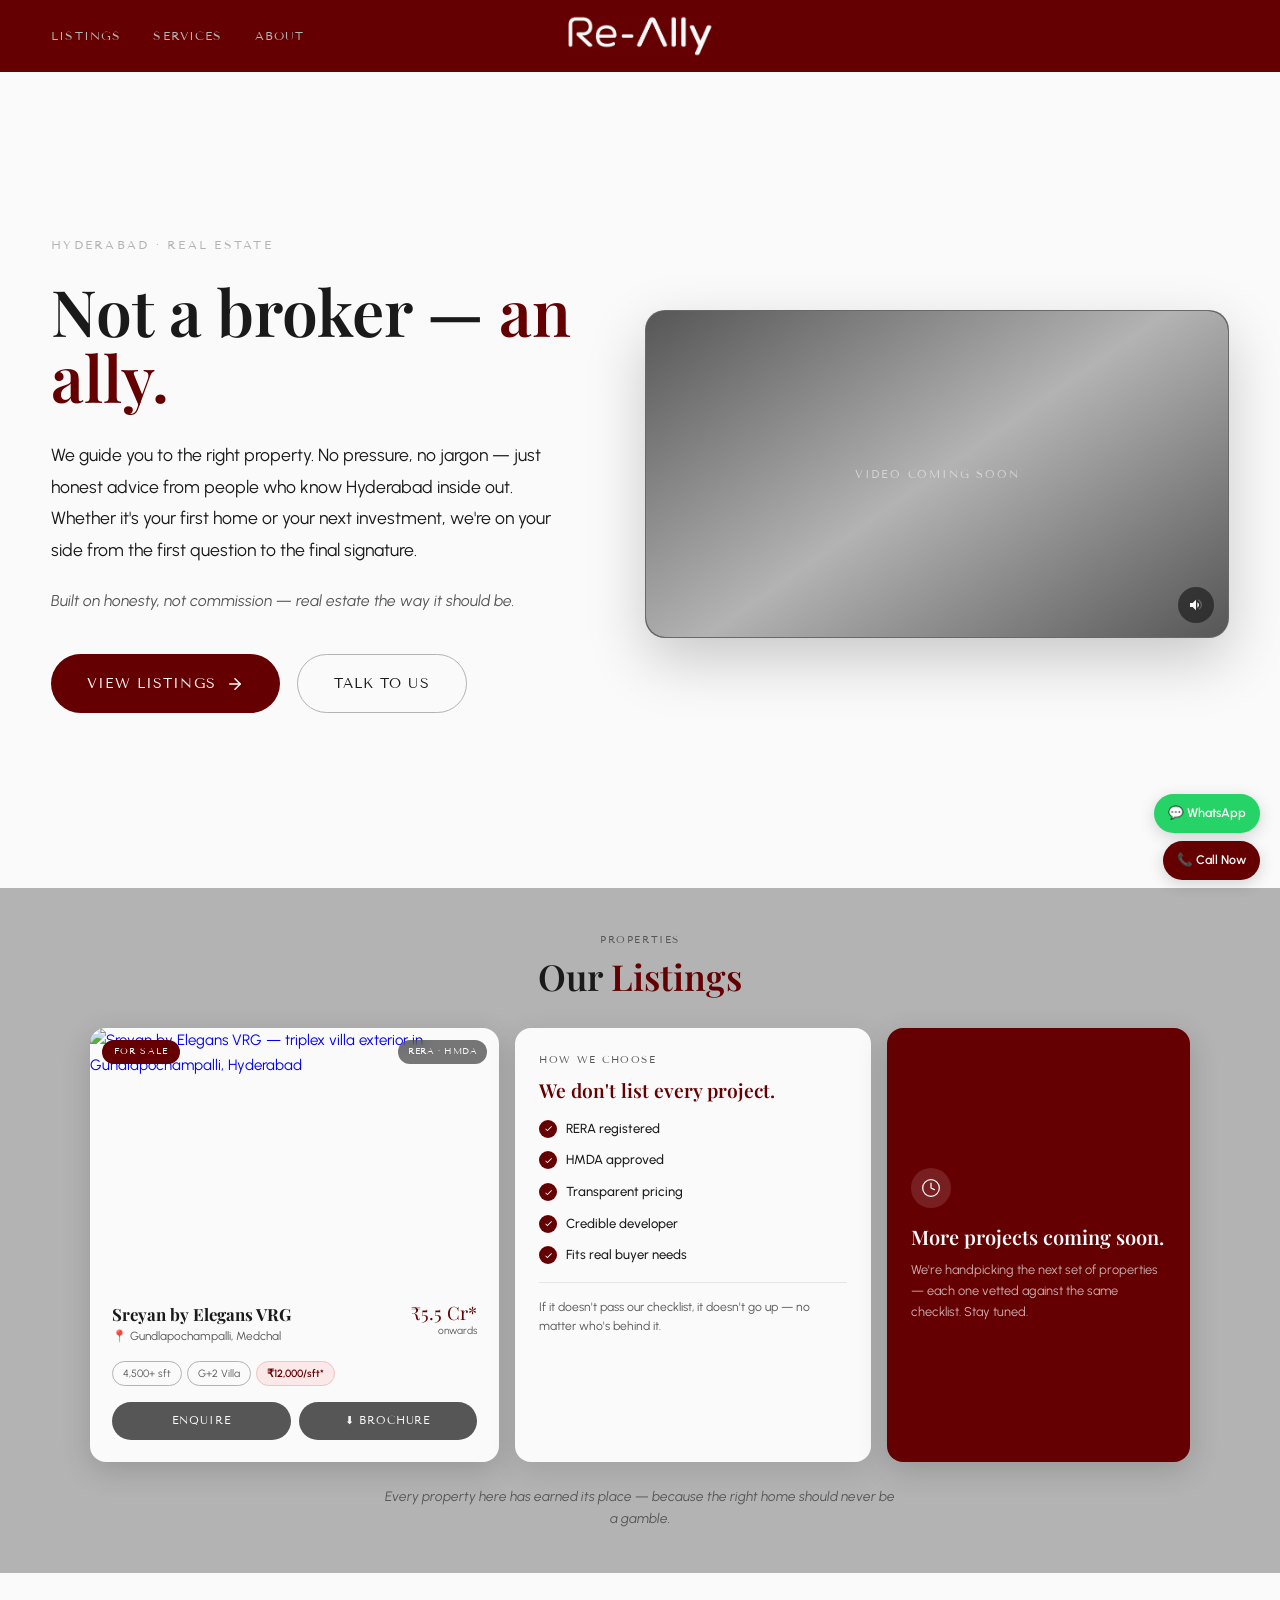
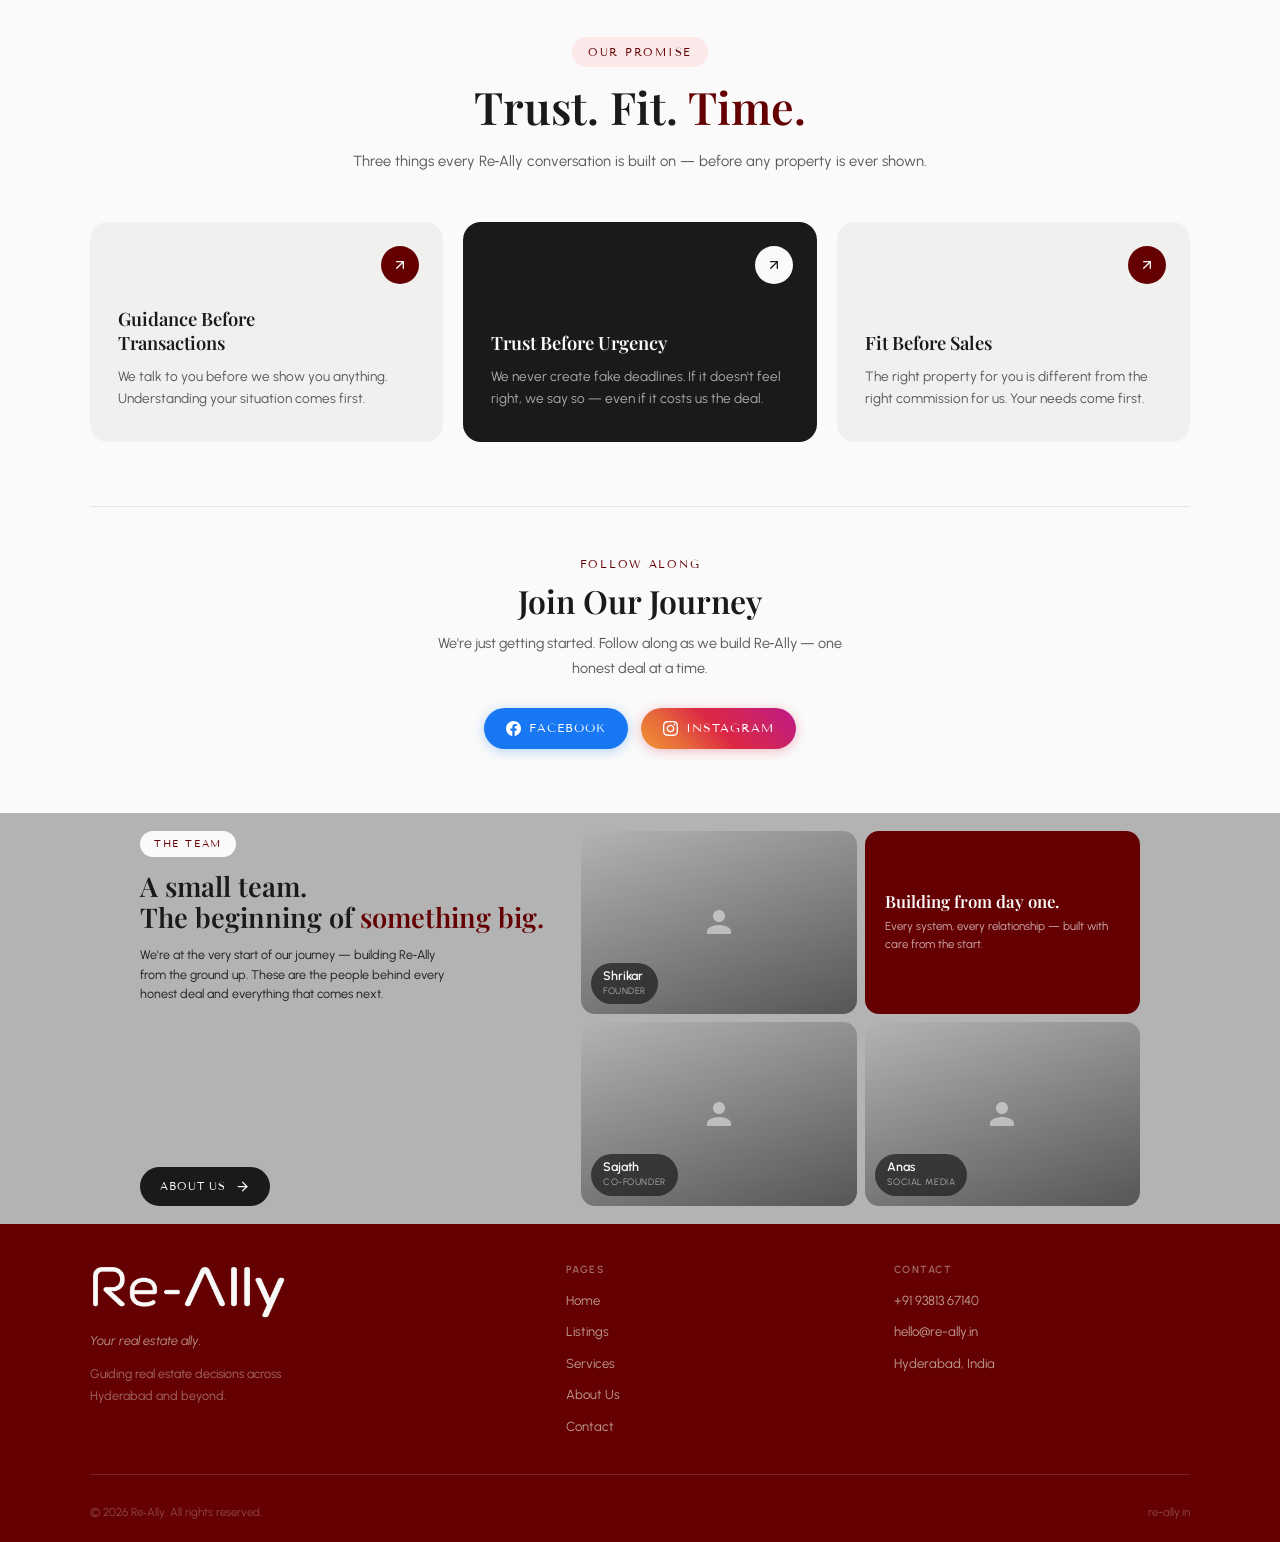
==== commit f0941333: "Add files via upload" ====
--- a/index.html
+++ b/index.html
@@ -218,7 +218,7 @@
       <div class="listings-inner" style="max-width:1100px;margin:0 auto;">
         <div style="text-align:center;margin-bottom:2rem;">
           <span style="color:#565656;font-family:'Tenor Sans',sans-serif;font-size:0.62rem;letter-spacing:0.16em;text-transform:uppercase;display:block;margin-bottom:0.5rem;">Properties</span>
-          <h2 style="color:#650002;font-size:clamp(1.5rem,2.8vw,2.4rem);margin:0;font-family:'Playfair Display',Georgia,serif;font-weight:600;line-height:1.1;">Our Listings</h2>
+          <h2 style="color:#1a1a1a;font-size:clamp(1.5rem,2.8vw,2.4rem);margin:0;font-family:'Playfair Display',Georgia,serif;font-weight:600;line-height:1.1;">Our <span style="color:#650002;">Listings</span></h2>
         </div>
 
         <div class="listings-grid" style="display:grid;grid-template-columns:1.15fr 1fr 0.85fr;gap:1rem;align-items:stretch;">
@@ -443,15 +443,6 @@
     function toggleMute(){var v=document.getElementById('heroVideo'),on=document.getElementById('muteIconOn'),off=document.getElementById('muteIconOff');if(!v)return;v.muted=!v.muted;on.style.display=v.muted?'block':'none';off.style.display=v.muted?'none':'block';}
     document.addEventListener('DOMContentLoaded',function(){
       document.querySelectorAll('#mobileDrawer a').forEach(function(l){l.addEventListener('click',function(){document.getElementById('mobileDrawer').style.display='none';document.body.style.overflow='';});});
-      if(window.innerWidth<=768){
-        // Move "About Us" button after the bento grid on mobile
-        var aboutBtn=document.querySelector('.team-about-btn');
-        var bentoGrid=document.querySelector('.bento-grid');
-        var teamBento=document.querySelector('.team-bento');
-        if(aboutBtn && bentoGrid && teamBento){
-          teamBento.appendChild(aboutBtn);
-        }
-      }
     });
   </script>
 </body>
--- a/css/mobile.css
+++ b/css/mobile.css
@@ -1,30 +1,25 @@
 /* ==============================================
-   RE-ALLY — MOBILE STYLESHEET (v4.0)
-   Phone-only redesign (max-width 768px)
+   RE-ALLY — MOBILE STYLESHEET (v5.0)
+   Phone-only (max-width 768px)
+   Reference: Picture 1 (cards), Picture 2 (testimonials), Picture 3 (team)
    ============================================== */
 
 @media (max-width: 768px) {
 
-  /* ---------- GLOBAL TOKENS ---------- */
-  /* Unified vertical rhythm: 24px between major sections */
-  body {
-    padding-bottom: 64px !important;
-  }
-
-  /* ---------- NAV (uniform across all pages, no Contact pill) ---------- */
+  /* ---------- GLOBAL ---------- */
+  body { padding-bottom: 64px !important; }
+
+  /* ---------- NAV ---------- */
   nav {
     height: 56px !important;
     padding: 0 4% !important;
     justify-content: space-between !important;
   }
-  .nav-logo-img, nav img, nav .nav-logo img {
-    height: 28px !important;
-  }
+  .nav-logo-img, nav img, nav .nav-logo img { height: 28px !important; }
   #hamburgerBtn span { width: 20px !important; height: 1.5px !important; }
-  /* Hide desktop links on mobile (drawer takes over) */
   #desktopLinks { display: none !important; }
 
-  /* ---------- MOBILE DRAWER — full-screen red, left-aligned ---------- */
+  /* ---------- DRAWER (full-screen red, left-aligned) ---------- */
   #mobileDrawer {
     top: 56px !important;
     left: 0 !important; right: 0 !important; bottom: 0 !important;
@@ -56,197 +51,285 @@
     border-radius: 30px !important;
     border-bottom: none !important;
     padding: 12px 28px !important;
-    text-align: center !important;
     width: fit-content !important;
     align-self: flex-start !important;
     font-size: 0.78rem !important;
-    letter-spacing: 0.14em !important;
+    text-align: center !important;
   }
 
   /* ============================================
-     ===== HOME PAGE (index.html) ===============
+     HERO — tight top, smaller h1 single line
      ============================================ */
-
-  /* ---------- HERO ---------- */
   .hero {
-    padding: 76px 4% 24px !important;
+    padding: 64px 4% 22px !important;
     min-height: auto !important;
     text-align: center !important;
   }
   .hero-split {
     display: grid !important;
-    grid-template-areas:
-      "h1"
-      "video"
-      "text"
-      "btn" !important;
+    grid-template-areas: "h1" "video" "text" "btn" !important;
     grid-template-columns: 1fr !important;
     gap: 0 !important;
   }
   .hero-text-col { display: contents !important; }
-
-  /* Hide the "Hyderabad · Real Estate" pill on mobile */
+  /* Hide "Hyderabad · Real Estate" pill */
   .hero-text-col > span:first-child { display: none !important; }
 
-  /* H1 — uppercase, centered, "an ally" red, rest black */
+  /* H1 — single line, smaller, "Not a broker —" black + "an ally" red */
   .hero-text-col h1 {
     grid-area: h1;
     font-family: 'Playfair Display', Georgia, serif !important;
-    font-size: clamp(1.4rem, 6.5vw, 1.85rem) !important;
+    font-size: clamp(1.05rem, 5vw, 1.4rem) !important;
     font-weight: 600 !important;
-    line-height: 1.18 !important;
-    margin: 0 0 1rem !important;
+    line-height: 1.15 !important;
+    margin: 0 0 0.85rem !important;
     text-align: center !important;
     text-transform: uppercase !important;
-    letter-spacing: 0 !important;
+    letter-spacing: 0.02em !important;
     color: #1a1a1a !important;
-    padding: 0 4% !important;
+    white-space: nowrap !important;
+    padding: 0 !important;
   }
   .hero-text-col h1 span { color: #650002 !important; }
 
-  /* Video — centered, slightly smaller (not full width) */
+  /* Video — centered, smaller */
   .hero-video-col, #heroVideoBox {
     grid-area: video;
     aspect-ratio: 16/10 !important;
-    width: 88% !important;
-    max-width: 380px !important;
-    margin: 0 auto 1.1rem !important;
+    width: 86% !important;
+    max-width: 360px !important;
+    margin: 0 auto 1rem !important;
     border-radius: 14px !important;
-    box-shadow: 0 12px 32px rgba(0,0,0,0.16) !important;
-  }
-  /* Hide the play button placeholder content (still visible as soft gradient if no video) */
+    box-shadow: 0 12px 30px rgba(0,0,0,0.16) !important;
+  }
   .hero-video-placeholder { border-radius: 14px !important; }
 
   /* First paragraph */
   .hero-text-col p:nth-of-type(1) {
     grid-area: text;
-    font-size: 0.82rem !important;
+    font-size: 0.8rem !important;
     line-height: 1.55 !important;
-    margin: 0 auto 1.1rem !important;
+    margin: 0 auto 1rem !important;
     max-width: 92% !important;
-    text-align: center !important;
     color: #1a1a1a !important;
-  }
-  /* Hide italic tagline on mobile */
+    text-align: center !important;
+  }
+  /* Hide italic tagline */
   .hero-text-col p:nth-of-type(2) { display: none !important; }
 
-  /* Hide "View Listings" button — only "Talk to Us" remains */
+  /* Buttons — only Talk to Us */
   .hero-text-col > div[style*="flex-wrap"] {
     grid-area: btn;
     justify-content: center !important;
-    gap: 0 !important;
-  }
-  .hero-text-col > div[style*="flex-wrap"] > a.hero-btn-primary {
-    display: none !important;
-  }
+  }
+  .hero-text-col > div[style*="flex-wrap"] > a.hero-btn-primary { display: none !important; }
   .hero-text-col > div[style*="flex-wrap"] > a.hero-btn-secondary {
     padding: 11px 26px !important;
     font-size: 0.7rem !important;
-    letter-spacing: 0.1em !important;
     background: #650002 !important;
     color: #fafafa !important;
     border: none !important;
   }
 
-  /* ---------- LISTINGS SECTION ---------- */
+  /* ============================================
+     PROPERTIES — Picture 1 style (dark cards, swipe row)
+     ============================================ */
   .listings-sec {
-    padding: 36px 4% !important;
+    padding: 32px 4% !important;
     background: #b3b3b3 !important;
     text-align: center !important;
   }
   .listings-inner { padding: 0 !important; }
-  /* Properties label (Tenor uppercase already) */
+  /* Header area */
   .listings-sec > div > div:first-child {
-    margin-bottom: 1.1rem !important;
-  }
-  /* Section H2 — full caps */
+    padding: 0 !important;
+    text-align: center !important;
+    margin-bottom: 1.25rem !important;
+  }
+  .listings-sec > div > div:first-child > span {
+    color: #1a1a1a !important;
+    background: transparent !important;
+    border: none !important;
+    padding: 0 !important;
+    font-size: 0.58rem !important;
+    letter-spacing: 0.16em !important;
+    text-transform: uppercase !important;
+    text-align: center !important;
+    display: block !important;
+    margin-bottom: 0.35rem !important;
+  }
   .listings-sec h2 {
     font-size: 1.25rem !important;
+    line-height: 1.2 !important;
+    text-align: center !important;
+    margin: 0 !important;
     text-transform: uppercase !important;
+    color: #1a1a1a !important;
     letter-spacing: 0.02em !important;
-    text-align: center !important;
-    margin: 0 0 1.2rem !important;
-  }
-
-  /* Listings grid: 3 cards stacked, each at 16:10-ish */
+  }
+  .listings-sec h2 span { color: #650002 !important; }
+
+  /* Grid → 3 columns in 1 row, no swipe */
   .listings-grid {
     display: grid !important;
-    grid-template-columns: 1fr !important;
-    gap: 0.85rem !important;
+    grid-template-columns: 1fr 1fr 1fr !important;
+    gap: 0.55rem !important;
+    overflow: visible !important;
+    padding: 0 !important;
     align-items: stretch !important;
   }
 
-  /* === Sreyan card (16:9 image, only Enquire button) === */
-  .listing-card { border-radius: 14px !important; overflow: hidden !important; }
-  .listing-card-img { aspect-ratio: 16/9 !important; }
-  /* The Sreyan card's body */
-  .listings-grid > a.listing-card-link > .listing-card > div:last-child,
-  .listings-grid > a.listing-card-link > .listing-card > .listing-card-body {
-    padding: 0.9rem 1rem 1rem !important;
-  }
-  /* Hide the Brochure button — keep only Enquire */
-  .listings-grid .listing-card a[download] { display: none !important; }
-  /* Make Enquire button full width */
-  .listings-grid .listing-card a:not([download]):not(.listing-card-link) {
-    width: 100% !important;
-    text-align: center !important;
-    grid-column: 1 / -1 !important;
-  }
-  /* Listing card buttons row → single column */
-  .listings-grid .listing-card div[style*="grid-template-columns"] {
-    grid-template-columns: 1fr !important;
-  }
-
-  /* === How We Choose card (5:3, left-aligned list) === */
+  /* Every card — tight Picture 1 style */
+  .listings-grid > * {
+    flex-shrink: initial !important;
+    width: auto !important;
+    max-width: none !important;
+    scroll-snap-align: none;
+    background: #1a1a1a !important;
+    border-radius: 14px !important;
+    overflow: hidden !important;
+    position: relative !important;
+    aspect-ratio: 3/4.5 !important;
+    display: flex !important;
+    flex-direction: column !important;
+    justify-content: space-between !important;
+    padding: 0 !important;
+    box-shadow: 0 6px 16px rgba(0,0,0,0.18) !important;
+  }
+
+  /* === SREYAN CARD === */
+  .listings-grid > a.listing-card-link {
+    color: #fafafa !important;
+    text-decoration: none !important;
+  }
+  /* Image fills the card as background */
+  .listings-grid > a.listing-card-link > .listing-card {
+    background: transparent !important;
+    height: 100% !important;
+    border-radius: 0 !important;
+    box-shadow: none !important;
+    overflow: visible !important;
+    display: flex !important;
+    flex-direction: column !important;
+  }
+  .listing-card-img {
+    aspect-ratio: auto !important;
+    height: 100% !important;
+    border-radius: 0 !important;
+    flex-shrink: 0 !important;
+  }
+  .listing-card-img img { width: 100%; height: 100%; object-fit: cover; }
+  /* Hide the entire body section — image fills card */
+  .listing-card-body, .listing-card > div:last-child {
+    display: none !important;
+  }
+  /* Add project name at top of image as overlay (no gradient) */
+  .listing-card-img::after {
+    content: 'Sreyan by Elegans VRG';
+    position: absolute;
+    top: 12px;
+    left: 12px;
+    right: 12px;
+    color: #fafafa;
+    font-family: 'Playfair Display', Georgia, serif;
+    font-size: 0.72rem;
+    font-weight: 600;
+    line-height: 1.2;
+    text-shadow: 0 1px 4px rgba(0,0,0,0.5);
+    z-index: 2;
+    text-align: left;
+  }
+  /* Hide "For Sale" badge — clean look */
+  .listing-card-img > span[style*="left:12px"] {
+    display: none !important;
+  }
+  .listing-card-img > span[style*="right:12px"] {
+    display: none !important;
+  }
+
+  /* === How We Choose card === */
   .listings-grid > .prop-box:nth-child(2) {
-    aspect-ratio: auto !important;
-    padding: 1rem 1.1rem !important;
-    border-radius: 14px !important;
-    background: #fafafa !important;
-    text-align: left !important;
-  }
-  .listings-grid > .prop-box:nth-child(2) span {
-    font-size: 0.55rem !important;
-    letter-spacing: 0.14em !important;
+    background: #565656 !important;
+    padding: 0.6rem 0.55rem 0.65rem !important;
+    aspect-ratio: 3/4.5 !important;
+    text-align: left !important;
+    color: #fafafa !important;
+    display: flex !important;
+    flex-direction: column !important;
+    justify-content: flex-start !important;
+  }
+  .listings-grid > .prop-box:nth-child(2) > span:first-child {
+    color: rgba(250,250,250,0.6) !important;
+    font-size: 0.42rem !important;
+    letter-spacing: 0.12em !important;
+    margin-bottom: 0.35rem !important;
   }
   .listings-grid > .prop-box:nth-child(2) h3 {
-    font-size: 0.95rem !important;
-    line-height: 1.25 !important;
-    margin: 0.5rem 0 0.85rem !important;
-    text-align: left !important;
-  }
-  /* Checklist items - left aligned with proper spacing */
+    color: #fafafa !important;
+    font-size: 0.6rem !important;
+    line-height: 1.2 !important;
+    margin: 0 0 0.45rem !important;
+    text-align: left !important;
+    font-weight: 600 !important;
+  }
+  /* Show the checklist - compact */
   .listings-grid > .prop-box:nth-child(2) > div[style*="flex-direction:column"] {
-    gap: 0.55rem !important;
+    display: flex !important;
+    flex-direction: column !important;
+    gap: 0.4rem !important;
+    margin: 0 !important;
+    padding: 0 !important;
   }
   .listings-grid > .prop-box:nth-child(2) > div[style*="flex-direction:column"] > div {
+    display: flex !important;
+    align-items: center !important;
     justify-content: flex-start !important;
+    gap: 6px !important;
+    margin: 0 !important;
+    padding: 0 !important;
+    line-height: 1 !important;
+  }
+  /* Tiny check icon */
+  .listings-grid > .prop-box:nth-child(2) > div[style*="flex-direction:column"] > div > div {
+    width: 11px !important;
+    height: 11px !important;
+    background: #650002 !important;
+    border-radius: 50% !important;
+    display: flex !important;
+    align-items: center !important;
+    justify-content: center !important;
+    flex-shrink: 0 !important;
+    margin: 0 !important;
+  }
+  .listings-grid > .prop-box:nth-child(2) > div[style*="flex-direction:column"] > div svg {
+    width: 6px !important;
+    height: 6px !important;
+    fill: #fafafa !important;
   }
   .listings-grid > .prop-box:nth-child(2) > div[style*="flex-direction:column"] > div span {
-    font-size: 0.78rem !important;
-    text-align: left !important;
-  }
-  .listings-grid > .prop-box:nth-child(2) > div[style*="flex-direction:column"] > div > div {
-    width: 16px !important;
-    height: 16px !important;
-  }
-  .listings-grid > .prop-box:nth-child(2) > div[style*="flex-direction:column"] > div svg {
-    width: 8px !important; height: 8px !important;
+    color: rgba(250,250,250,0.95) !important;
+    font-size: 0.48rem !important;
+    line-height: 1.2 !important;
+    text-align: left !important;
+    font-weight: 500 !important;
+    margin: 0 !important;
+    padding: 0 !important;
   }
   .listings-grid > .prop-box:nth-child(2) > p {
-    font-size: 0.7rem !important;
-    line-height: 1.5 !important;
-    margin: 0.85rem 0 0 !important;
-    padding-top: 0.7rem !important;
-    text-align: left !important;
-  }
-
-  /* === More projects coming soon card (4:4 / 1:1, content centered) === */
+    color: rgba(250,250,250,0.65) !important;
+    font-size: 0.42rem !important;
+    line-height: 1.4 !important;
+    margin: auto 0 0 !important;
+    padding-top: 0.4rem !important;
+    border-top: 1px solid rgba(250,250,250,0.15) !important;
+    text-align: left !important;
+  }
+
+  /* === More projects coming soon === */
   .listings-grid > .prop-box:nth-child(3) {
-    aspect-ratio: 1/1 !important;
-    padding: 1.1rem 1rem !important;
-    border-radius: 14px !important;
     background: #650002 !important;
+    padding: 0.7rem 0.7rem 0.8rem !important;
+    aspect-ratio: 3/4.5 !important;
     display: flex !important;
     flex-direction: column !important;
     align-items: center !important;
@@ -254,44 +337,54 @@
     text-align: center !important;
   }
   .listings-grid > .prop-box:nth-child(3) > div:first-child {
-    width: 38px !important;
-    height: 38px !important;
-    margin: 0 auto 0.75rem !important;
+    width: 28px !important; height: 28px !important;
+    margin: 0 auto 0.5rem !important;
+    background: rgba(250,250,250,0.15) !important;
   }
   .listings-grid > .prop-box:nth-child(3) > div:first-child svg {
-    width: 18px !important; height: 18px !important;
+    width: 14px !important; height: 14px !important;
   }
   .listings-grid > .prop-box:nth-child(3) h3 {
-    font-size: 1rem !important;
+    font-size: 0.62rem !important;
     line-height: 1.2 !important;
-    margin: 0 0 0.5rem !important;
-    text-align: center !important;
-    color: #fafafa !important;
+    margin: 0 0 0.3rem !important;
+    text-align: center !important;
+    color: #fafafa !important;
+    font-weight: 600 !important;
   }
   .listings-grid > .prop-box:nth-child(3) p {
-    font-size: 0.7rem !important;
+    font-size: 0.48rem !important;
+    line-height: 1.4 !important;
+    text-align: center !important;
+    margin: 0 !important;
+    color: rgba(250,250,250,0.8) !important;
+  }
+
+  /* Tagline below cards */
+  .listings-tagline {
+    font-size: 0.72rem !important;
     line-height: 1.5 !important;
-    text-align: center !important;
-    margin: 0 !important;
-  }
-
-  /* The centered 1-line tagline */
-  .listings-tagline {
-    font-size: 0.78rem !important;
-    line-height: 1.5 !important;
-    margin: 1.1rem auto 0 !important;
-    max-width: 88% !important;
+    margin: 1rem auto 0 !important;
+    max-width: 92% !important;
     color: #565656 !important;
     text-align: center !important;
-  }
-
-  /* ---------- OUR PROMISE ---------- */
-  /* The promise/journey wrapper */
+    font-style: italic !important;
+  }
+
+  /* ============================================
+     OUR PROMISE — Picture 2 style (testimonial)
+     ============================================ */
+  /* Wrapper */
   div[style*="background:#fafafa;padding:64px"] {
-    padding: 36px 4% !important;
-  }
-  /* Label "Our Promise" — no box, black, full caps */
-  .promise-sec > div:first-child > span,
+    padding: 32px 0 !important;
+  }
+  /* Header — centered */
+  div[style*="background:#fafafa"] > div > div:first-child {
+    text-align: center !important;
+    padding: 0 4% !important;
+    margin-bottom: 1.25rem !important;
+    max-width: 100% !important;
+  }
   div[style*="background:#fafafa"] > div > div:first-child > span:first-child {
     background: transparent !important;
     color: #1a1a1a !important;
@@ -299,95 +392,193 @@
     border: none !important;
     border-radius: 0 !important;
     text-transform: uppercase !important;
-    font-size: 0.65rem !important;
+    font-size: 0.58rem !important;
     letter-spacing: 0.18em !important;
     display: inline-block !important;
-    margin-bottom: 0.5rem !important;
-  }
-  /* Section H2 */
+    margin: 0 auto 0.4rem !important;
+    font-family: 'Tenor Sans', sans-serif !important;
+  }
   div[style*="background:#fafafa"] h2 {
-    font-size: 1.25rem !important;
+    font-size: 1.3rem !important;
+    line-height: 1.2 !important;
+    margin: 0 auto 0.45rem !important;
+    text-align: center !important;
+    color: #1a1a1a !important;
     text-transform: uppercase !important;
     letter-spacing: 0.02em !important;
-    margin: 0 0 0.5rem !important;
-    text-align: center !important;
   }
   div[style*="background:#fafafa"] > div > div:first-child > p {
     font-size: 0.78rem !important;
     line-height: 1.5 !important;
-    margin: 0 auto 1.5rem !important;
-    max-width: 88% !important;
-    text-align: center !important;
-  }
-
-  /* Promise cards — 4:4 (1:1) compact, no swipe, content visible */
-  .promise-grid {
+    margin: 0 auto !important;
+    max-width: 92% !important;
+    text-align: center !important;
+    color: #565656 !important;
+  }
+
+  /* Promise grid → 3 columns in 1 row, no swipe */
+  .promise-cards-row {
     display: grid !important;
     grid-template-columns: 1fr 1fr 1fr !important;
-    gap: 6px !important;
+    gap: 0.55rem !important;
+    overflow: visible !important;
+    padding: 0 4% !important;
+    margin: 0 0 1.5rem !important;
     background: transparent !important;
     border-radius: 0 !important;
-    overflow: visible !important;
-  }
+    scrollbar-width: none;
+  }
+
   .promise-card-new {
-    aspect-ratio: 1/1 !important;
-    padding: 0.55rem 0.4rem !important;
+    flex-shrink: initial !important;
+    width: auto !important;
+    max-width: none !important;
+    scroll-snap-align: none;
+    aspect-ratio: 3/4.5 !important;
+    padding: 0.75rem 0.65rem !important;
+    border-radius: 14px !important;
     min-height: auto !important;
-    text-align: center !important;
     display: flex !important;
     flex-direction: column !important;
     justify-content: center !important;
     align-items: center !important;
-    border-radius: 10px !important;
-  }
-  /* Number/label inside promise card */
+    text-align: center !important;
+    position: relative !important;
+    overflow: hidden !important;
+  }
+
+  /* Remove the decorative avatar circle */
+  .promise-card-new::before {
+    display: none !important;
+  }
+
+  /* Hide number labels */
   .promise-card-new > span,
   .promise-card-new > div:first-child {
-    font-size: 0.58rem !important;
-    margin-bottom: 0.3rem !important;
-    opacity: 0.55 !important;
-    letter-spacing: 0.1em !important;
-  }
+    display: none !important;
+  }
+
+  /* Card title — centered, readable */
   .promise-card-new h3 {
-    font-size: 0.58rem !important;
-    line-height: 1.15 !important;
-    text-align: center !important;
-    margin: 0 0 0.25rem !important;
+    font-size: 0.62rem !important;
+    line-height: 1.25 !important;
+    text-align: center !important;
+    margin: 0 0 0.4rem !important;
     font-weight: 600 !important;
-    text-transform: uppercase !important;
-    letter-spacing: 0.04em !important;
-  }
+    font-family: 'Urbanist', sans-serif !important;
+    text-transform: none !important;
+    letter-spacing: 0 !important;
+    flex: initial !important;
+  }
+
+  /* Card body — centered, readable */
   .promise-card-new p {
-    font-size: 0.5rem !important;
-    line-height: 1.3 !important;
+    font-size: 0.52rem !important;
+    line-height: 1.45 !important;
     text-align: center !important;
     margin: 0 !important;
     max-width: 100% !important;
     display: block !important;
   }
 
-  /* ---------- JOURNEY / SOCIAL SECTION ---------- */
-  .journey-sec, div[style*="background:#fafafa"] .journey-sec {
-    padding-top: 36px !important;
-    padding-bottom: 0 !important;
-  }
-  .journey-sec h2 { font-size: 1.2rem !important; text-transform: uppercase !important; }
-  .journey-sec p { font-size: 0.78rem !important; }
+  /* 3rd card — background photo style */
+  .promise-card-new:nth-child(3) {
+    background: linear-gradient(180deg, rgba(26,26,26,0.2) 0%, rgba(26,26,26,0.85) 100%),
+                url('https://images.unsplash.com/photo-1600596542815-ffad4c1539a9?w=600&q=80') center/cover !important;
+    color: #fafafa !important;
+  }
+  .promise-card-new:nth-child(3)::before {
+    background: rgba(250,250,250,0.9) !important;
+  }
+  .promise-card-new:nth-child(3) h3,
+  .promise-card-new:nth-child(3) p {
+    color: #fafafa !important;
+  }
+
+  /* 2nd card (middle) — dark variant */
+  .promise-card-new:nth-child(2) {
+    background: #1a1a1a !important;
+    color: #fafafa !important;
+  }
+  .promise-card-new:nth-child(2) h3,
+  .promise-card-new:nth-child(2) p {
+    color: #fafafa !important;
+  }
+  .promise-card-new:nth-child(2)::before {
+    background: linear-gradient(160deg, #fafafa, #b3b3b3) !important;
+  }
+
+  /* 1st card — light cream */
+  .promise-card-new:nth-child(1) {
+    background: #fafafa !important;
+    border: 1px solid rgba(179,179,179,0.3) !important;
+  }
+  .promise-card-new:nth-child(1) h3,
+  .promise-card-new:nth-child(1) p {
+    color: #1a1a1a !important;
+  }
+
+  /* "Follow Along" / Join Our Journey block — centered tight */
+  div[style*="background:#fafafa"] > div > div[style*="border-top"] {
+    padding-top: 1.5rem !important;
+    margin-top: 0 !important;
+    text-align: center !important;
+  }
+  div[style*="background:#fafafa"] > div > div[style*="border-top"] > span {
+    font-size: 0.58rem !important;
+    margin-bottom: 0.35rem !important;
+    letter-spacing: 0.16em !important;
+    display: block !important;
+    text-align: center !important;
+  }
+  div[style*="background:#fafafa"] > div > div[style*="border-top"] > h2 {
+    font-size: 1.25rem !important;
+    margin: 0 0 0.5rem !important;
+    text-align: center !important;
+  }
+  div[style*="background:#fafafa"] > div > div[style*="border-top"] > p {
+    font-size: 0.78rem !important;
+    line-height: 1.5 !important;
+    margin: 0 auto 1rem !important;
+    max-width: 92% !important;
+    text-align: center !important;
+  }
+  div[style*="background:#fafafa"] > div > div[style*="border-top"] .social-pill {
+    padding: 8px 16px !important;
+    font-size: 0.62rem !important;
+  }
+
+  /* ---------- JOURNEY / SOCIAL ---------- */
+  .journey-sec {
+    padding: 32px 4% !important;
+    text-align: center !important;
+  }
+  .journey-sec h2 { font-size: 1.4rem !important; text-align: center !important; }
+  .journey-sec p { font-size: 0.8rem !important; text-align: center !important; }
 
   /* ============================================
-     ===== TEAM SECTION ==========================
+     TEAM — Picture 3 style (tall portrait cards)
      ============================================ */
   .team-section {
-    padding: 36px 4% !important;
-    text-align: center !important;
+    padding: 32px 4% !important;
+    text-align: left !important;
+    background: #b3b3b3 !important;
   }
   .team-bento {
-    grid-template-columns: 1fr !important;
-    gap: 1rem !important;
-    text-align: center !important;
-  }
-  /* "The Team" label — plain black text, no box */
-  .team-bento > div:first-child > span,
+    display: flex !important;
+    flex-direction: column !important;
+    align-items: flex-start !important;
+    gap: 0 !important;
+    grid-template-columns: none !important;
+    text-align: left !important;
+  }
+  .team-bento > div:first-child {
+    text-align: left !important;
+    width: 100% !important;
+    margin-bottom: 1.25rem !important;
+  }
+  /* "The Team" label — left aligned plain black */
+  .team-bento > div:first-child > span:first-child,
   .team-bento span[class*="pill"],
   .team-bento span[style*="background"] {
     background: transparent !important;
@@ -395,52 +586,58 @@
     padding: 0 !important;
     border: none !important;
     border-radius: 0 !important;
+    font-size: 0.58rem !important;
+    letter-spacing: 0.18em !important;
     text-transform: uppercase !important;
-    font-size: 0.65rem !important;
-    letter-spacing: 0.18em !important;
-    margin-bottom: 0.5rem !important;
     display: inline-block !important;
-  }
-  /* H2 — 2 lines centered, no <br> hidden anymore */
+    margin-bottom: 0.4rem !important;
+    text-align: left !important;
+  }
+  /* Title left aligned, 2 lines */
   .team-bento h2 {
-    font-size: 1.2rem !important;
-    line-height: 1.25 !important;
+    font-size: 1.5rem !important;
+    line-height: 1.2 !important;
     margin: 0 0 0.5rem !important;
-    text-align: center !important;
+    text-align: left !important;
     text-transform: none !important;
+    color: #1a1a1a !important;
+    letter-spacing: -0.01em !important;
   }
   .team-bento h2 br { display: inline !important; }
   .team-bento p {
-    font-size: 0.78rem !important;
-    line-height: 1.5 !important;
-    max-width: 92% !important;
-    margin: 0 auto 1.25rem !important;
-    text-align: center !important;
-  }
-
-  /* Bento grid: 3 person cards side-by-side, NO spacing, same size */
+    font-size: 0.8rem !important;
+    line-height: 1.55 !important;
+    margin: 0 !important;
+    max-width: 100% !important;
+    text-align: left !important;
+    color: #565656 !important;
+  }
+
+  /* Bento grid: 3 portrait cards in 1 row */
   .bento-grid {
     display: grid !important;
     grid-template-columns: 1fr 1fr 1fr !important;
-    gap: 0 !important;
-    margin: 1rem 0 0 !important;
-    padding: 0 !important;
-  }
-  /* Hide "Building from day one" red card */
+    gap: 0.55rem !important;
+    width: 100% !important;
+    margin: 1.25rem 0 0 !important;
+    padding: 0 !important;
+  }
+  /* Hide the "Building from day one" red card */
   .bento-card[style*="#650002"] { display: none !important; }
-  /* Each person card — same size, no spacing */
+  /* Person cards — tighter portrait */
   .bento-card {
-    aspect-ratio: 1/1 !important;
-    background: linear-gradient(160deg, #b3b3b3, #565656) !important;
-    border-radius: 0 !important;
+    aspect-ratio: 3/4 !important;
+    background: linear-gradient(180deg, rgba(86,86,86,0.4) 0%, rgba(26,26,26,0.85) 100%),
+                linear-gradient(160deg, #b3b3b3, #565656) !important;
+    border-radius: 14px !important;
     overflow: hidden !important;
     position: relative !important;
     padding: 0 !important;
     margin: 0 !important;
-    box-shadow: none !important;
+    box-shadow: 0 6px 16px rgba(0,0,0,0.18) !important;
     display: block !important;
   }
-  /* Avatar SVG centered */
+  /* Icon section */
   .bento-card > div:first-child {
     width: 100% !important;
     height: 100% !important;
@@ -450,63 +647,50 @@
     align-items: center !important;
     justify-content: center !important;
     margin: 0 !important;
-    padding-top: 0 !important;
+    padding: 0 !important;
   }
   .bento-card svg[viewBox="0 0 24 24"] {
-    width: 32px !important;
-    height: 32px !important;
-    margin-bottom: 2.5rem !important;
-  }
-  /* Name + role pill — flow at bottom */
+    width: 26px !important;
+    height: 26px !important;
+    fill: rgba(250,250,250,0.5) !important;
+    margin-bottom: 2.2rem !important;
+  }
+  /* Name + role label at bottom */
   .bento-card > div[style*="position:absolute"] {
     position: absolute !important;
     bottom: 8px !important;
-    left: 50% !important;
-    transform: translateX(-50%) !important;
+    left: 8px !important;
+    right: 8px !important;
+    transform: none !important;
     background: transparent !important;
     backdrop-filter: none !important;
     padding: 0 !important;
-    text-align: center !important;
+    text-align: left !important;
     display: block !important;
-    width: 90% !important;
+    width: auto !important;
   }
   .bento-card > div[style*="position:absolute"] > div:first-child {
     color: #fafafa !important;
-    font-size: 0.7rem !important;
+    font-size: 0.62rem !important;
     font-weight: 600 !important;
     line-height: 1.15 !important;
-    margin-bottom: 1px !important;
+    margin-bottom: 2px !important;
     font-family: 'Playfair Display', Georgia, serif !important;
   }
   .bento-card > div[style*="position:absolute"] > div:last-child {
     color: rgba(250,250,250,0.7) !important;
-    font-size: 0.5rem !important;
+    font-size: 0.42rem !important;
     letter-spacing: 0.08em !important;
     line-height: 1.15 !important;
     text-transform: uppercase !important;
   }
-  /* About Us button — below the team cards */
+
+  /* About Us button — hidden on mobile per request */
   .team-about-btn {
-    margin: 1.25rem auto 0 !important;
-    padding: 10px 22px !important;
-    font-size: 0.66rem !important;
-    letter-spacing: 0.1em !important;
-  }
-  /* Move bento grid above the button (reorder) */
-  .team-bento {
-    display: flex !important;
-    flex-direction: column !important;
-    align-items: center !important;
-  }
-  .team-bento > div:first-child { order: 1; width: 100%; }
-  .team-bento > div:last-child { order: 2; width: 100%; }
-  /* Ensure about button is last (it's inside the first div, so the grid below first div) */
-  /* The button is in the text col with h2/p, so it'll naturally be above bento. We need: text col without button on top, button after bento. */
-  /* CSS-only approach: visually move button using order if it's inside flex parent */
-  /* Easier: leave structure, just style button with margin-top to position below the cards via JS-free trick: keep button hidden in top col, show clone... too complex. Instead just style: */
-  /* The current layout: team-bento has 2 children — text-col (with h2, p, button) + bento-grid. Order: text first then bento. User wants button AFTER bento. So: move button to be visually after bento by manipulating margin/order via JS would be best. */
-
-  /* ---------- FOOTER — 16:9 3-column horizontal ---------- */
+    display: none !important;
+  }
+
+  /* ---------- FOOTER (3-column horizontal) ---------- */
   footer {
     padding: 24px 4% 16px !important;
     text-align: left !important;
@@ -534,10 +718,7 @@
   }
   .footer-grid ul { list-style: none !important; padding: 0 !important; margin: 0 !important; }
   .footer-grid ul li { font-size: 0.62rem !important; margin-bottom: 0.3rem !important; line-height: 1.3 !important; }
-  .footer-grid a {
-    font-size: 0.62rem !important;
-    text-align: left !important;
-  }
+  .footer-grid a { font-size: 0.62rem !important; text-align: left !important; }
   .footer-bot {
     flex-direction: row !important;
     justify-content: space-between !important;
@@ -551,18 +732,11 @@
   }
 
   /* ---------- FLOATING WHATSAPP / CALL ---------- */
-  .float-cta {
-    bottom: 14px !important;
-    right: 14px !important;
-    gap: 6px !important;
-  }
-  .float-btn {
-    font-size: 0.6rem !important;
-    padding: 8px 13px !important;
-  }
+  .float-cta { bottom: 14px !important; right: 14px !important; gap: 6px !important; }
+  .float-btn { font-size: 0.6rem !important; padding: 8px 13px !important; }
 
   /* ============================================
-     ===== OTHER PAGES (kept compact) ============
+     OTHER PAGES (kept compact)
      ============================================ */
   .ab-hero, .ct-hero, .ls-hero, .svc-hero {
     padding-top: 76px !important;
@@ -584,13 +758,12 @@
     padding-bottom: 24px !important;
   }
 
-  /* Services & About — horizontal swipe */
+  /* Services swipe */
   .svc-cards, .ab-values .grid {
     display: flex !important;
     gap: 0.6rem !important;
     overflow-x: auto !important;
     scroll-snap-type: x mandatory;
-    -webkit-overflow-scrolling: touch;
     padding: 0.5rem 4% 1rem !important;
     margin: 0 -4% !important;
     grid-template-columns: none !important;
@@ -656,8 +829,98 @@
 @media (max-width: 380px) {
   nav { height: 52px !important; }
   .nav-logo-img, nav img { height: 24px !important; }
-  .hero-text-col h1 { font-size: 1.3rem !important; }
-  .promise-card-new h3 { font-size: 0.52rem !important; }
-  .promise-card-new p { font-size: 0.46rem !important; }
-  .bento-card svg[viewBox="0 0 24 24"] { width: 26px !important; height: 26px !important; }
+  .hero-text-col h1 { font-size: 1rem !important; }
+  .listings-sec h2 { font-size: 1.35rem !important; }
+  div[style*="background:#fafafa"] h2 { font-size: 1.4rem !important; }
+  .team-bento h2 { font-size: 1.35rem !important; }
 }
+
+/* ==============================================
+   HARD CONTAINMENT OVERRIDES (mobile)
+   Fixes overflow + inline-style conflicts
+   ============================================== */
+@media (max-width: 768px) {
+  /* Prevent any horizontal page overflow */
+  html, body {
+    overflow-x: hidden !important;
+    max-width: 100vw !important;
+  }
+
+  /* Force listings grid to fit screen */
+  .listings-grid {
+    display: grid !important;
+    grid-template-columns: 1fr 1fr 1fr !important;
+    gap: 0.55rem !important;
+    width: 100% !important;
+    max-width: 100% !important;
+    margin: 0 !important;
+    padding: 0 !important;
+  }
+
+  /* Force every card to shrink */
+  .listings-grid > * {
+    min-width: 0 !important;
+    min-height: 0 !important;
+    width: auto !important;
+    max-width: 100% !important;
+    height: auto !important;
+  }
+
+  /* Listing-card wrapper inside the link */
+  .listings-grid > a.listing-card-link {
+    display: block !important;
+    min-width: 0 !important;
+    background: transparent !important;
+    box-shadow: none !important;
+    border-radius: 14px !important;
+    overflow: hidden !important;
+  }
+  .listings-grid > a.listing-card-link > .listing-card {
+    min-width: 0 !important;
+    min-height: 0 !important;
+    height: 100% !important;
+    width: 100% !important;
+    background: #1a1a1a !important;
+    border-radius: 14px !important;
+    box-shadow: 0 6px 16px rgba(0,0,0,0.18) !important;
+    overflow: hidden !important;
+    display: flex !important;
+    flex-direction: column !important;
+  }
+
+  /* Force promise grid to fit */
+  .promise-cards-row {
+    display: grid !important;
+    grid-template-columns: 1fr 1fr 1fr !important;
+    gap: 0.55rem !important;
+    width: 100% !important;
+    max-width: 100% !important;
+    margin: 0 0 1.5rem !important;
+    padding: 0 4% !important;
+  }
+  .promise-cards-row > .promise-card-new {
+    min-width: 0 !important;
+    min-height: 0 !important;
+    width: auto !important;
+  }
+
+  /* Force team grid to fit */
+  .bento-grid {
+    display: grid !important;
+    grid-template-columns: 1fr 1fr 1fr !important;
+    gap: 0.55rem !important;
+    width: 100% !important;
+    max-width: 100% !important;
+  }
+  .bento-grid > .bento-card {
+    min-width: 0 !important;
+    width: auto !important;
+  }
+
+  /* Section wrappers shouldn't allow horizontal scroll */
+  .listings-sec,
+  .team-section,
+  div[style*="background:#fafafa"] {
+    overflow: hidden !important;
+  }
+}
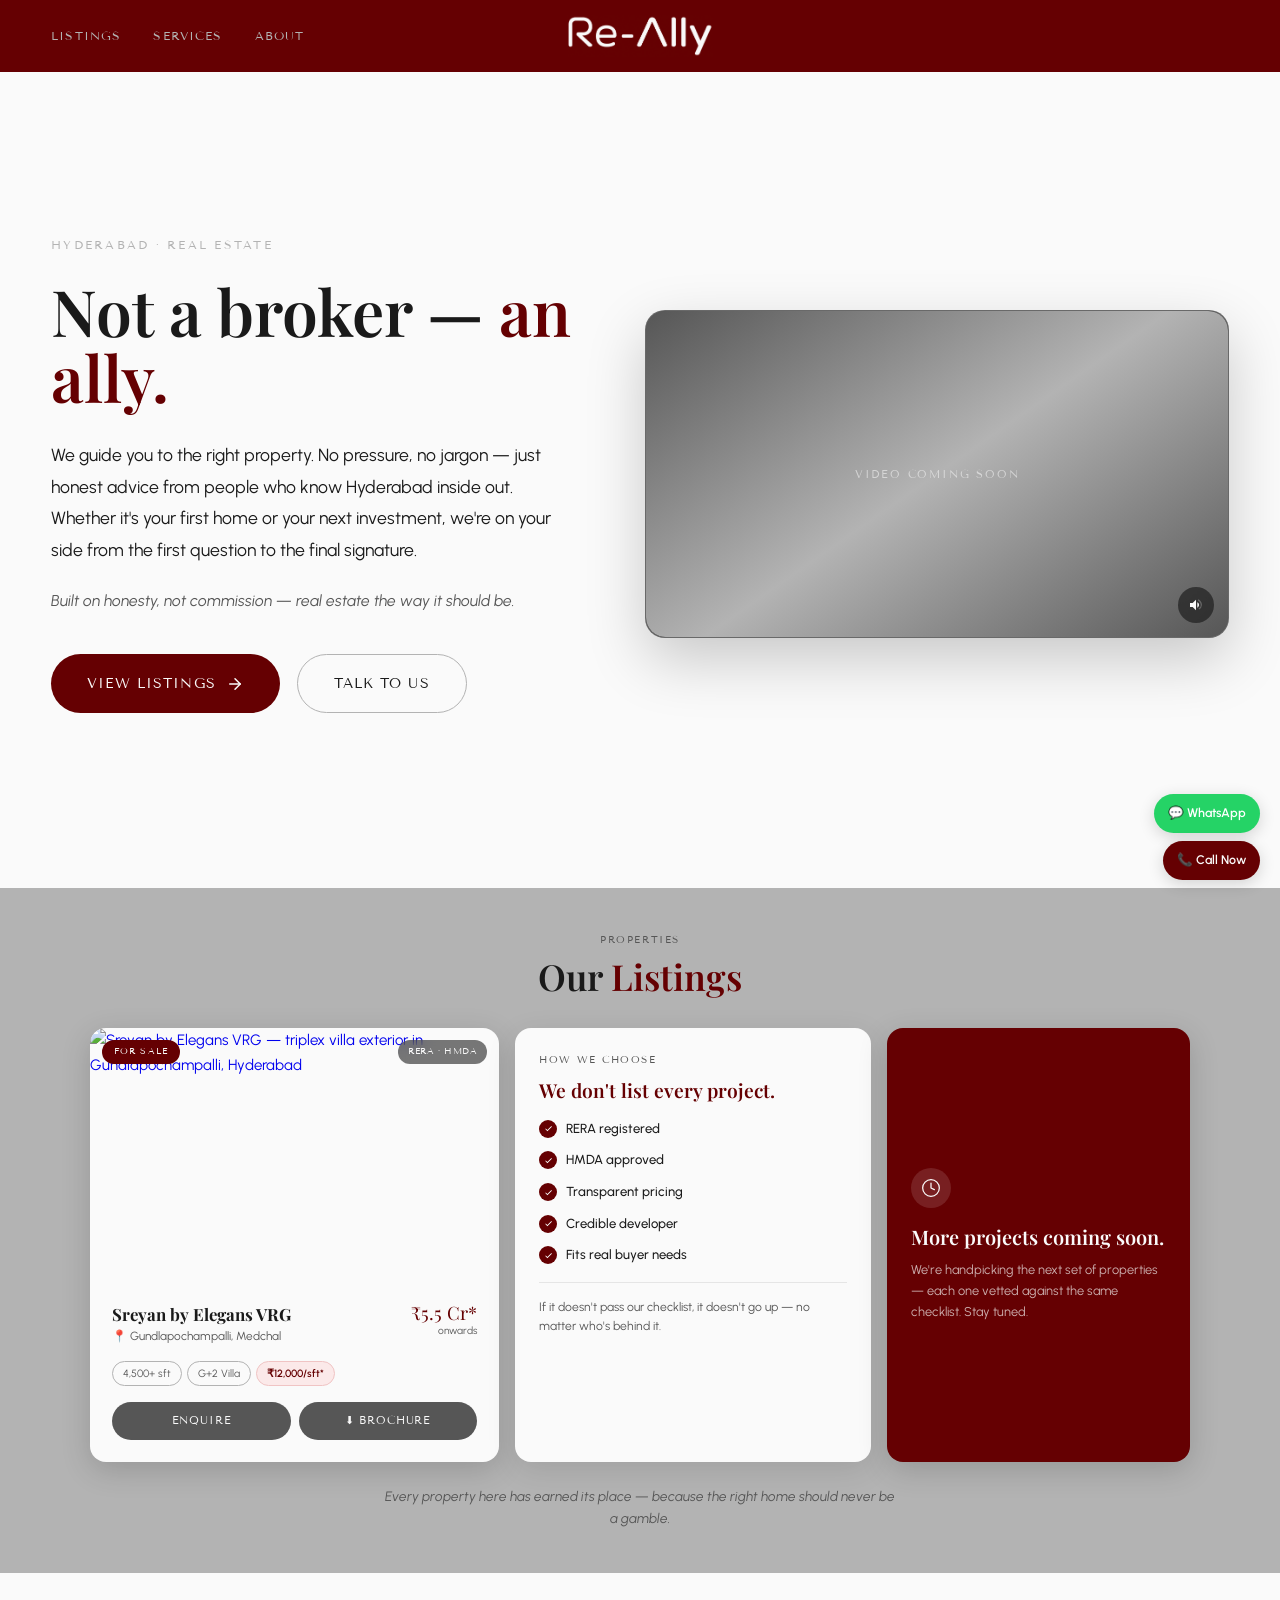
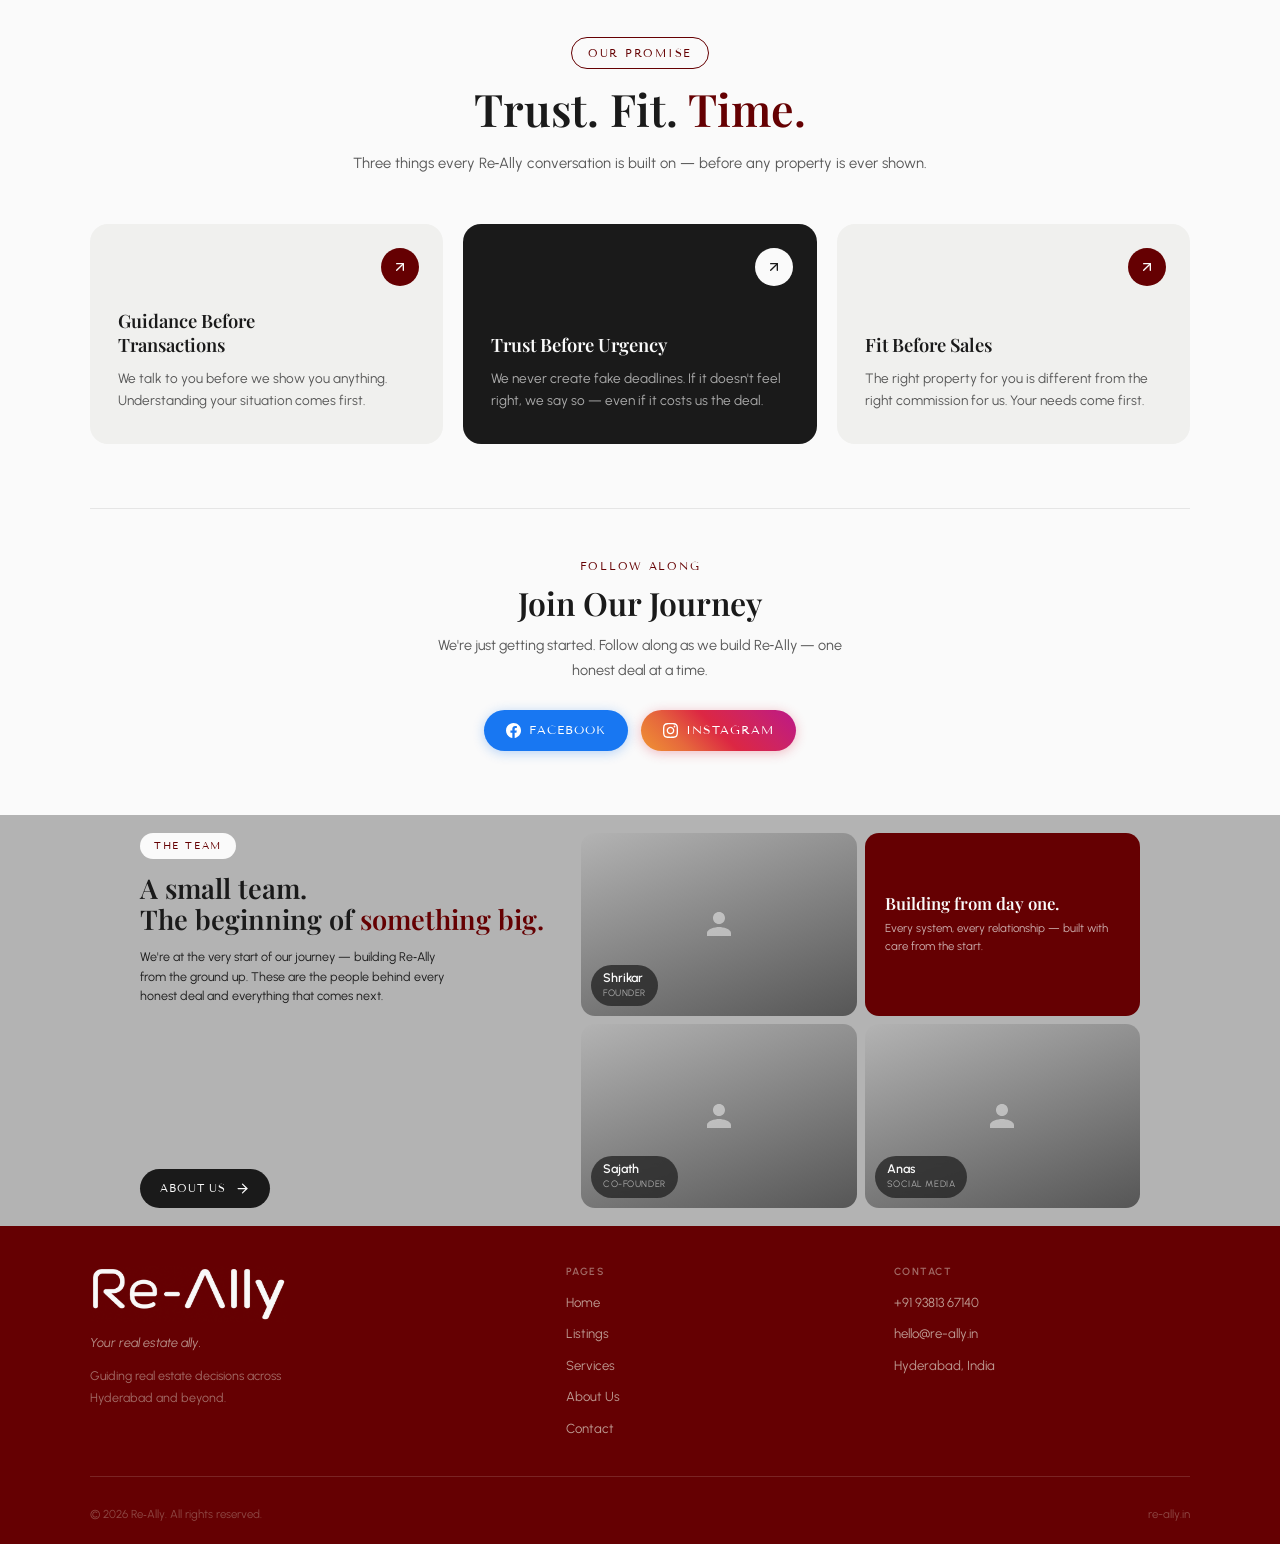
==== commit 539e34ef: "Add files via upload" ====
--- a/index.html
+++ b/index.html
@@ -289,7 +289,7 @@
 
         <!-- Header -->
         <div style="text-align:center;max-width:620px;margin:0 auto 3rem;">
-          <span style="color:#650002;font-family:'Tenor Sans',sans-serif;font-size:0.68rem;letter-spacing:0.16em;text-transform:uppercase;display:block;margin-bottom:0.9rem;background:#fbe9e9;padding:6px 16px;border-radius:30px;width:fit-content;margin-left:auto;margin-right:auto;">Our Promise</span>
+          <span style="color:#650002;font-family:'Tenor Sans',sans-serif;font-size:0.68rem;letter-spacing:0.16em;text-transform:uppercase;display:block;margin-bottom:0.9rem;background:#fafafa;border:1px solid #650002;padding:6px 16px;border-radius:30px;width:fit-content;margin-left:auto;margin-right:auto;">Our Promise</span>
           <h2 style="color:#1a1a1a;font-family:'Playfair Display',Georgia,serif;font-size:clamp(1.8rem,3.5vw,3rem);font-weight:600;line-height:1.15;margin:0 0 1rem;">Trust. Fit. <span style="color:#650002;">Time.</span></h2>
           <p style="color:#565656;font-size:0.92rem;line-height:1.7;margin:0;">Three things every Re‑Ally conversation is built on — before any property is ever shown.</p>
         </div>
--- a/css/mobile.css
+++ b/css/mobile.css
@@ -223,21 +223,31 @@
   .listing-card-body, .listing-card > div:last-child {
     display: none !important;
   }
-  /* Add project name at top of image as overlay (no gradient) */
+  /* 10% black overlay on image */
+  .listing-card-img::before {
+    content: '';
+    position: absolute;
+    inset: 0;
+    background: rgba(0,0,0,0.1);
+    z-index: 1;
+  }
+  /* Project name centered on image, uppercase, no shadow */
   .listing-card-img::after {
-    content: 'Sreyan by Elegans VRG';
+    content: 'SREYAN VILLA PROPERTIES';
     position: absolute;
-    top: 12px;
-    left: 12px;
-    right: 12px;
+    top: 50%;
+    left: 50%;
+    transform: translate(-50%, -50%);
     color: #fafafa;
     font-family: 'Playfair Display', Georgia, serif;
-    font-size: 0.72rem;
+    font-size: 0.78rem;
     font-weight: 600;
     line-height: 1.2;
-    text-shadow: 0 1px 4px rgba(0,0,0,0.5);
+    letter-spacing: 0.04em;
+    text-transform: uppercase;
+    text-align: center;
     z-index: 2;
-    text-align: left;
+    width: 85%;
   }
   /* Hide "For Sale" badge — clean look */
   .listing-card-img > span[style*="left:12px"] {
@@ -417,107 +427,6 @@
   }
 
   /* Promise grid → 3 columns in 1 row, no swipe */
-  .promise-cards-row {
-    display: grid !important;
-    grid-template-columns: 1fr 1fr 1fr !important;
-    gap: 0.55rem !important;
-    overflow: visible !important;
-    padding: 0 4% !important;
-    margin: 0 0 1.5rem !important;
-    background: transparent !important;
-    border-radius: 0 !important;
-    scrollbar-width: none;
-  }
-
-  .promise-card-new {
-    flex-shrink: initial !important;
-    width: auto !important;
-    max-width: none !important;
-    scroll-snap-align: none;
-    aspect-ratio: 3/4.5 !important;
-    padding: 0.75rem 0.65rem !important;
-    border-radius: 14px !important;
-    min-height: auto !important;
-    display: flex !important;
-    flex-direction: column !important;
-    justify-content: center !important;
-    align-items: center !important;
-    text-align: center !important;
-    position: relative !important;
-    overflow: hidden !important;
-  }
-
-  /* Remove the decorative avatar circle */
-  .promise-card-new::before {
-    display: none !important;
-  }
-
-  /* Hide number labels */
-  .promise-card-new > span,
-  .promise-card-new > div:first-child {
-    display: none !important;
-  }
-
-  /* Card title — centered, readable */
-  .promise-card-new h3 {
-    font-size: 0.62rem !important;
-    line-height: 1.25 !important;
-    text-align: center !important;
-    margin: 0 0 0.4rem !important;
-    font-weight: 600 !important;
-    font-family: 'Urbanist', sans-serif !important;
-    text-transform: none !important;
-    letter-spacing: 0 !important;
-    flex: initial !important;
-  }
-
-  /* Card body — centered, readable */
-  .promise-card-new p {
-    font-size: 0.52rem !important;
-    line-height: 1.45 !important;
-    text-align: center !important;
-    margin: 0 !important;
-    max-width: 100% !important;
-    display: block !important;
-  }
-
-  /* 3rd card — background photo style */
-  .promise-card-new:nth-child(3) {
-    background: linear-gradient(180deg, rgba(26,26,26,0.2) 0%, rgba(26,26,26,0.85) 100%),
-                url('https://images.unsplash.com/photo-1600596542815-ffad4c1539a9?w=600&q=80') center/cover !important;
-    color: #fafafa !important;
-  }
-  .promise-card-new:nth-child(3)::before {
-    background: rgba(250,250,250,0.9) !important;
-  }
-  .promise-card-new:nth-child(3) h3,
-  .promise-card-new:nth-child(3) p {
-    color: #fafafa !important;
-  }
-
-  /* 2nd card (middle) — dark variant */
-  .promise-card-new:nth-child(2) {
-    background: #1a1a1a !important;
-    color: #fafafa !important;
-  }
-  .promise-card-new:nth-child(2) h3,
-  .promise-card-new:nth-child(2) p {
-    color: #fafafa !important;
-  }
-  .promise-card-new:nth-child(2)::before {
-    background: linear-gradient(160deg, #fafafa, #b3b3b3) !important;
-  }
-
-  /* 1st card — light cream */
-  .promise-card-new:nth-child(1) {
-    background: #fafafa !important;
-    border: 1px solid rgba(179,179,179,0.3) !important;
-  }
-  .promise-card-new:nth-child(1) h3,
-  .promise-card-new:nth-child(1) p {
-    color: #1a1a1a !important;
-  }
-
   /* "Follow Along" / Join Our Journey block — centered tight */
   div[style*="background:#fafafa"] > div > div[style*="border-top"] {
     padding-top: 1.5rem !important;
@@ -888,20 +797,44 @@
     flex-direction: column !important;
   }
 
-  /* Force promise grid to fit */
+  /* Promise grid — keep desktop design, just shrink */
   .promise-cards-row {
     display: grid !important;
     grid-template-columns: 1fr 1fr 1fr !important;
-    gap: 0.55rem !important;
+    gap: 0.5rem !important;
     width: 100% !important;
     max-width: 100% !important;
-    margin: 0 0 1.5rem !important;
-    padding: 0 4% !important;
+    margin: 0 4% 1.5rem !important;
+    padding: 0 !important;
   }
   .promise-cards-row > .promise-card-new {
     min-width: 0 !important;
-    min-height: 0 !important;
+    min-height: 130px !important;
     width: auto !important;
+    padding: 0.75rem 0.6rem !important;
+  }
+  /* Shrink the icon circle inside */
+  .promise-card-new > div:first-child[style*="position:absolute"] {
+    width: 22px !important;
+    height: 22px !important;
+    top: 0.6rem !important;
+    right: 0.6rem !important;
+  }
+  .promise-card-new > div:first-child[style*="position:absolute"] svg {
+    width: 10px !important;
+    height: 10px !important;
+  }
+  /* Title smaller */
+  .promise-card-new h3 {
+    font-size: 0.62rem !important;
+    line-height: 1.2 !important;
+    margin: 0 0 0.3rem !important;
+    max-width: 100% !important;
+  }
+  /* Body smaller */
+  .promise-card-new p {
+    font-size: 0.5rem !important;
+    line-height: 1.4 !important;
   }
 
   /* Force team grid to fit */
